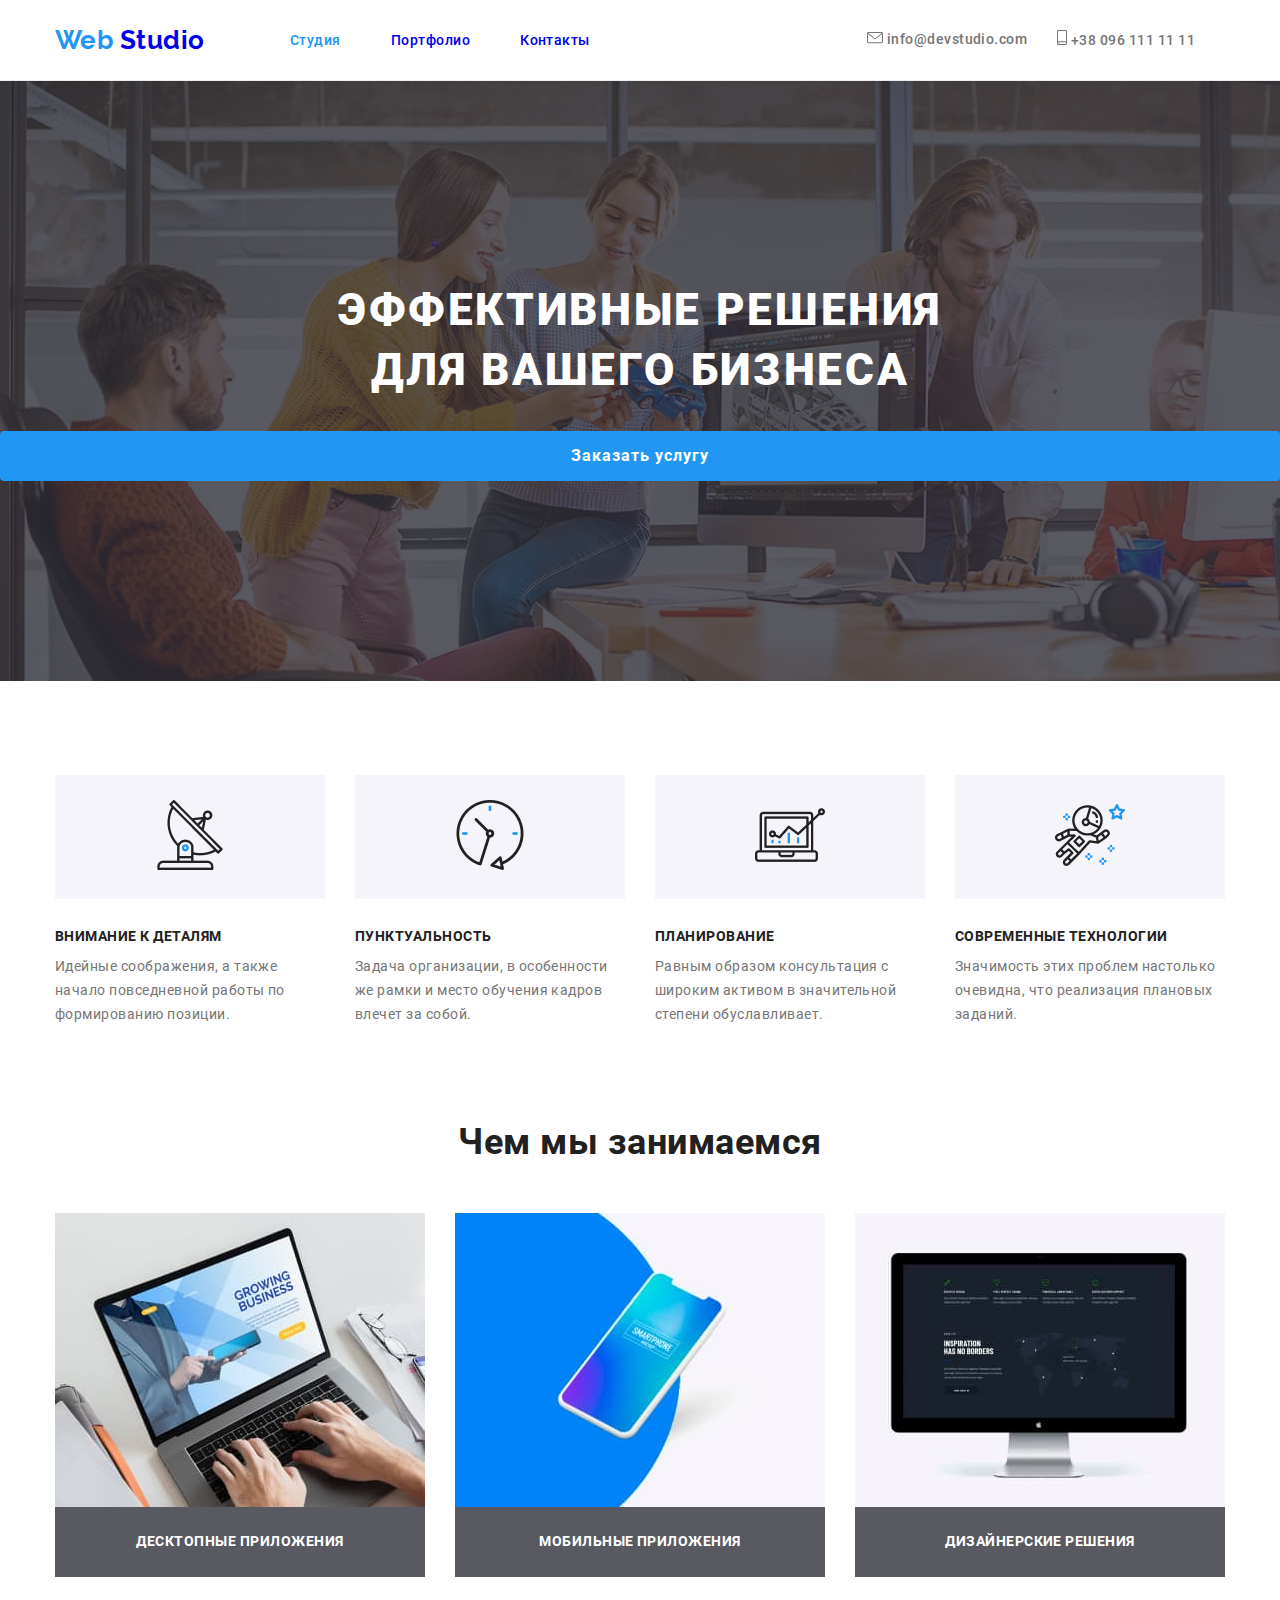
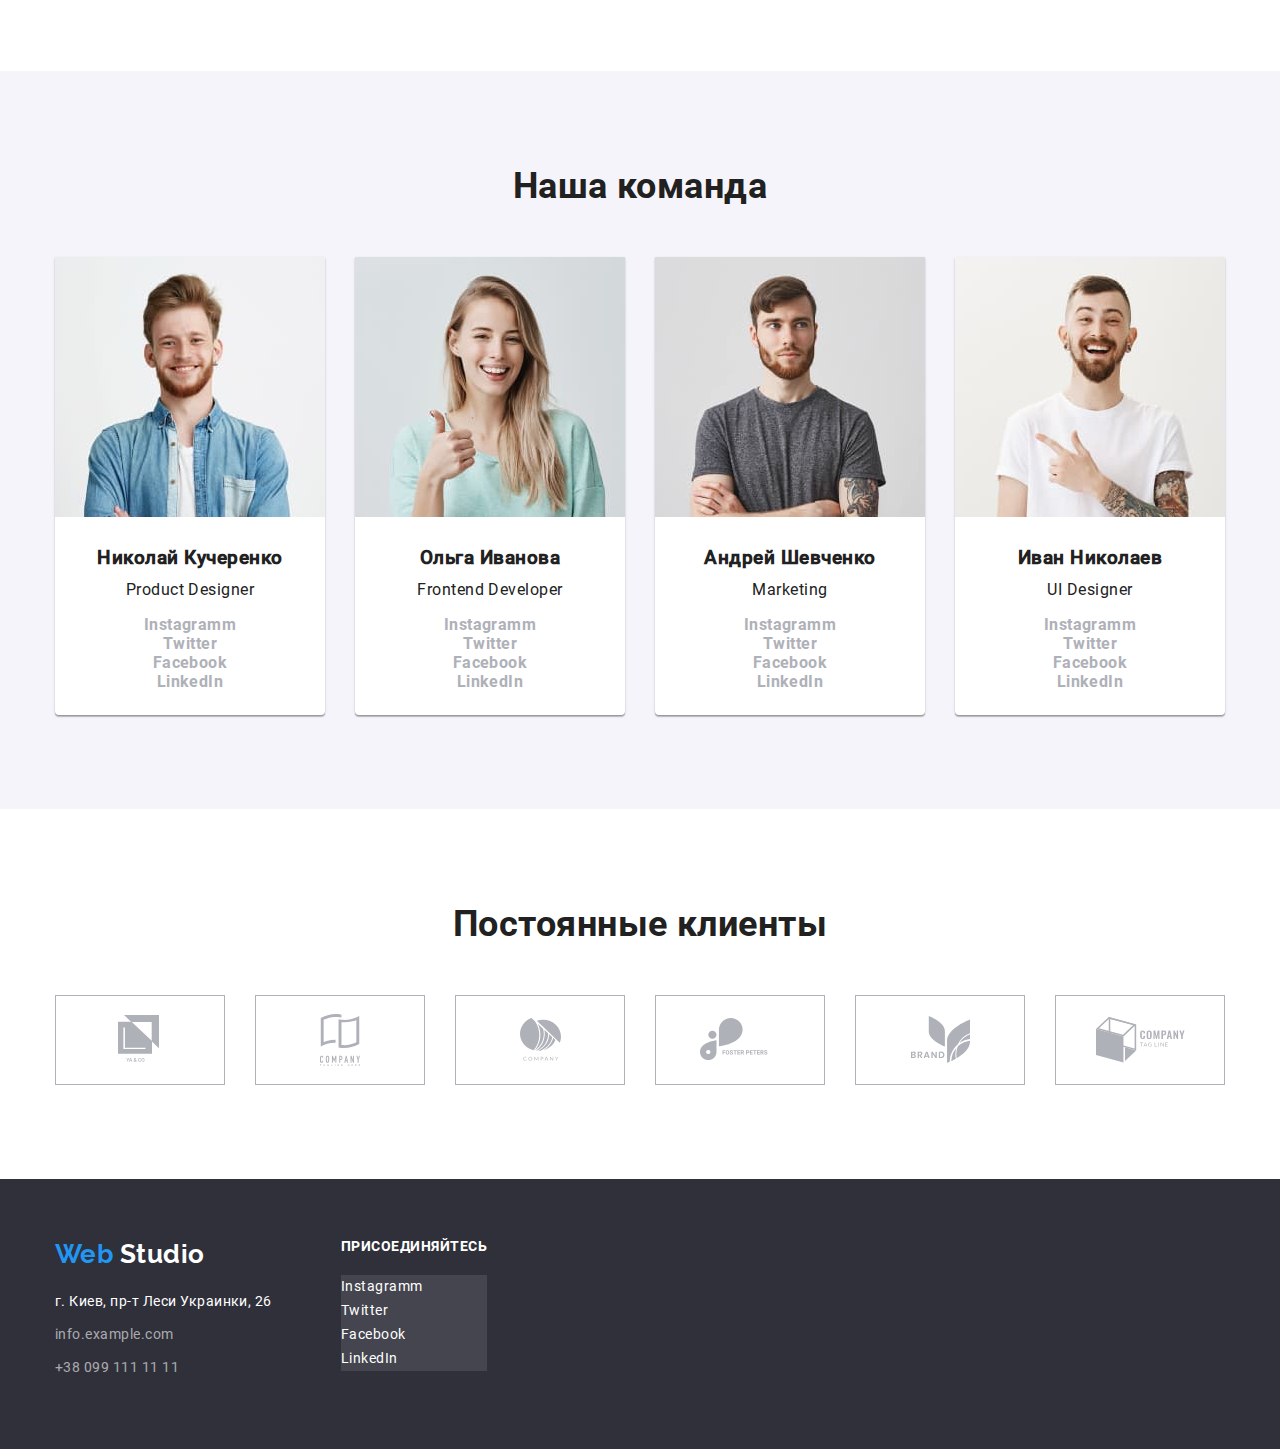
==== index.html @ 238a1ce3 "Добавляет предидущую домашку и сжимает картинки" ====
<!DOCTYPE html>
<html lang="en">
<head>
    <meta charset="UTF-8">
    <meta name="viewport" content="width=device-width, initial-scale=1.0">
    <title>Web Studio</title>

    <link rel="stylesheet" href="./css/normaliza.css">
    <link rel="stylesheet" href="./css/style.css">
</head>
<body>
    <!--Top Menu-->
    <header class="header">           

        <div class="nav container">
                <a class="logo" href="./index.html">
                    <span class="logo--accent">Web</span> Studio
                </a>             
            
            <nav>
                <ul class="nav__list list">
                    <li class="nav__list-item">
                        <a class="link nav__link nav__link--active" href="./index.html">Студия</a>
                    </li>
                    <li class="nav__list-item">
                        <a class="link nav__link" href="./portfolio.html">Портфолио</a>
                    </li>
                    <li class="nav__list-item">
                        <a class="link nav__link" href="#contacts">Контакты</a>
                    </li>
                </ul>
            </nav>
            
            <ul class="nav__contacts list">
                <li class="nav__contacts-item"> 
                    
                    <a class="link nav__contacts-link" href="mailto:info@devstudio.com">
                        <img src="./images/icons/envelope.svg" alt="envelope">
                        info@devstudio.com
                    </a> 
                </li>
                <li class="nav__contacts-item">
                    
                    <a class="link nav__contacts-link" href="tel:+380961111111">
                        <img src="./images/icons/smartphone.svg" alt="smartphone">
                        +38 096 111 11 11
                    </a>
                </li>
            </ul>                
        </div>
        
    </header>        
    <!--Header end-->             
      
    <main>
        <!--Hero section -->
        <section class="hero">
            <div class="hero__image-overlay"></div>            
            <h1 class="hero__title">
                Эффективные решения <br>
                для вашего бизнеса
            </h1>
        
            <button type="button" class="btn main-btn hero__button">
                Заказать услугу
            </button>    
        </section>
      
        <!--Features Section-->
        <section class="features section--padding">
            <div class="container">
                <h2 class="features__title title--hidden">Особенности</h2> <!--скрыть-->
                
                <ul class="features__list list">

                    <!--Features item 1-->
                    <li class="features__list-item">
                        <div class="features__item-image">
                            <img src="images/features/feature1.png" alt="antenna">
                        </div>
                        <div class="features__item-description">
                            <h3 class="item-title features__item-title">
                                Внимание к деталям
                            </h3>
                            <p class="features__item-text">
                                Идейные соображения, а также начало повседневной 
                                работы по формированию позиции.
                            </p>
                        </div>
                    </li>

                    <!--Features item 2-->
                    <li class="features__list-item">
                        <div class="features__item-image">
                            <img src="images/features/feature2.png" alt="clock">
                        </div>
                        <div class="features__item-description">
                            <h3 class="item-title features__item-title">
                                Пунктуальность
                            </h3>
                            <p class="features__item-text">
                                Задача организации, в особенности же рамки и место 
                                обучения кадров влечет за собой.
                            </p>
                        </div>
                    </li>

                        <!--Features item 3-->
                    <li class="features__list-item">
                        <div class="features__item-image">
                            <img src="images/features/feature3.png" alt="diagramm">
                        </div>
                        <div class="features__item-description">
                            <h3 class="item-title features__item-title">
                                Планирование
                            </h3>
                            <p class="features__item-text">
                                Равным образом консультация с широким активом в значительной 
                                степени обуславливает.
                            </p>
                        </div>
                    </li>


                <!--Features item 4-->
                    <li class="features__list-item">
                        <div class="features__item-image">
                            <img src="images/features/feature4.png" alt="astronaut">
                        </div>
                        <div class="features__item-description">
                            <h3 class="item-title features__item-title">
                                Современные технологии
                            </h3>
                            <p class="features__item-text">
                                Значимость этих проблем настолько очевидна, что реализация 
                                плановых заданий.
                            </p>
                        </div>
                    </li>
                </ul>
            </div>

        </section>
        <!--Features end-->

        <!--Activities Section-->
        <section class="activities">
            <div class="container activities__container">				
                <h2 class="section-title activities__title">
                    Чем мы занимаемся
                </h2>
                <ul class="activities__list list">
                    <li class="activities__list-item">
                        <img class="activities__item-img" src="./images/activities/activity1.jpg" alt="Десктопные приложения">
                        <h3 class="item-title activities__item-title">
                            Десктопные приложения
                        </h3>
                    </li>
                    <li class=" activities__list-item">
                        <img class="activities__item-img" src="./images/activities/activity2.jpg" alt="Мобильные приложения">
                        <h3 class="item-title activities__item-title">
                            Мобильные приложения
                        </h3>
                    </li>
                    <li class="activities__list-item">
                        <img class="activities__item-img" src="./images/activities/activity3.jpg" alt="Дизайнерские решения">
                        <h3 class="item-title activities__item-title">
                            Дизайнерские решения
                        </h3>              
                    </li>
                </ul>
            </div>
        </section>

        <!--Team Section-->
        <section class="team section--padding">
            <div class="container">
                
                <h2 class="section-title team__title">
                    Наша команда
                </h2>
    
                <ul class="team__list list">
                
                    <!--Team-card 1-->
                    <li class="team__card">
                        <img class="team__card-img" src="images/team/desktop/card1.jpg" alt="Николай Кучеренко" width="270">
                                           
                        <h3 class="team__card-name">
                            Николай Кучеренко
                        </h3>                    
                        <p class="team__card-position">
                            Product Designer
                        </p>
                        <ul class="team__social-links list">
                            <li class="team__social-links-item">
                                <a class="social-link" href="#" aria-label="Instagramm">
                                    Instagramm
                                </a>
                            </li>
                            <li class="team__social-links-item">
                                <a class="social-link" href="#" aria-label="Twitter">
                                    Twitter
                                </a>
                            </li>
                            <li class="team__social-links-item">
                                <a class="social-link" href="#" aria-label="Facebook">
                                    Facebook
                                </a>
                            </li>
                            <li class="team__social-links-item">
                                <a class="social-link" href="#" aria-label="LinkedIn">
                                    LinkedIn
                                </a>
                            </li>
                        </ul>
                    </li>
    
                    <!--Team-card 2-->
                    <li class="team__card">
                        <img class="team__card-img" src="images/team/desktop/card2.jpg" alt="Ольга Иванова" width="270">
                                           
                        <h3 class="team__card-name">
                            Ольга Иванова
                        </h3>                    
                        <p class="team__card-position">
                            Frontend Developer
                        </p>
                        <ul class="team__social-links list">
                            <li class="team__social-links-item">
                                <a class="social-link" href="#" aria-label="Instagramm">
                                    Instagramm
                                </a>
                            </li>
                            <li class="team__social-links-item">
                                <a class="social-link" href="#" aria-label="Twitter">
                                    Twitter
                                </a>
                            </li>
                            <li class="team__social-links-item">
                                <a class="social-link" href="#" aria-label="Facebook">
                                    Facebook
                                </a>
                            </li>
                            <li class="team__social-links-item">
                                <a class="social-link" href="#" aria-label="LinkedIn">
                                    LinkedIn
                                </a>
                            </li>
                        </ul>
                    </li>
    
                    <!--Team-card 3-->
                    <li class="team__card">
                        <img class="team__card-img" src="images/team/desktop/card3.jpg" alt="Андрей Шевченко" width="270">
                                           
                        <h3 class="team__card-name">
                            Андрей Шевченко
                        </h3>                    
                        <p class="team__card-position">
                            Marketing
                        </p>
                        <ul class="team__social-links list">
                            <li class="team__social-links-item">
                                <a class="social-link" href="#" aria-label="Instagramm">
                                    Instagramm
                                </a>
                            </li>
                            <li class="team__social-links-item">
                                <a class="social-link" href="#" aria-label="Twitter">
                                    Twitter
                                </a>
                            </li>
                            <li class="team__social-links-item">
                                <a class="social-link" href="#" aria-label="Facebook">
                                    Facebook
                                </a>
                            </li>
                            <li class="team__social-links-item">
                                <a class="social-link" href="#" aria-label="LinkedIn">
                                    LinkedIn
                                </a>
                            </li>
                        </ul>
                    </li>
    
                    <!--Team-card 4-->
                    <li class="team__card">
                        <img class="team__card-img" src="images/team/desktop/card4.jpg" alt="Иван Николаев" width="270">
                                           
                        <h3 class="team__card-name">
                            Иван Николаев
                        </h3>                    
                        <p class="team__card-position">
                            UI Designer
                        </p>
                        <ul class="team__social-links list">
                            <li class="team__social-links-item">
                                <a class="social-link" href="#" aria-label="Instagramm">
                                    Instagramm
                                </a>
                            </li>
                            <li class="team__social-links-item">
                                <a class="social-link" href="#" aria-label="Twitter">
                                    Twitter
                                </a>
                            </li>
                            <li class="team__social-links-item">
                                <a class="social-link" href="#" aria-label="Facebook">
                                    Facebook
                                </a>
                            </li>
                            <li class="team__social-links-item">
                                <a class="social-link" href="#" aria-label="LinkedIn">
                                    LinkedIn
                                </a>
                            </li>
                        </ul>
                    </li>
                </ul>
            </div>
        </section>
        <!--Team end-->

        <!--Clients Section-->
        <section class="clients section--padding">
            <div class="container">
                <h2 class="section-title clients__title">
                    Постоянные клиенты
                </h2>
                <ul class="clients__list list">
                    <li class="clients__item">
                        <a class="clients__link" href="">
                            <img class="clients__item-logo" src="images/clients/logo1.svg" alt="logo" class="clients__item-logo">
                        </a>
                    </li>
                    <li class="clients__item">
                        <a class="clients__link" href="">
                            <img class="clients__item-logo" src="images/clients/logo2.svg" alt="logo" class="clients__item-logo">
                        </a>
                    </li>
                    <li class="clients__item">
                        <a class="clients__link" href="">
                            <img class="clients__item-logo" src="images/clients/logo3.svg" alt="logo" class="clients__item-logo">
                        </a>
                    </li>
                    <li class="clients__item">
                        <a class="clients__link" href="">
                            <img class="clients__item-logo" src="images/clients/logo4.svg" alt="logo" class="clients__item-logo">
                        </a>
                    </li>
                    <li class="clients__item">
                        <a class="clients__link" href="">
                            <img class="clients__item-logo" src="images/clients/logo5.svg" alt="logo" class="clients__item-logo">
                        </a>
                    </li>
                    <li class="clients__item">
                        <a class="clients__link" href="">
                            <img class="clients__item-logo" src="images/clients/logo6.svg" alt="logo" class="clients__item-logo">
                        </a>
                    </li>
                </ul></div>
        </section>
        <!--Clients end-->
    </main>
    <!--Main end-->

    <!--Footer-->
    <footer class="footer" id="contacts">
        <div class="container footer__container">
            <div class="footer__contacts-container">				
                <a class="logo logo--inverse footer__logo" href="./index.html">
                    <span class="logo--accent">Web</span> Studio
                </a>
                <address class="footer__address footer__contacts-item">
                    г. Киев, пр-т Леси Украинки, 26
                </address>
                <p class="footer__contacts-item">
                    <a class="footer__contacts-link" href="mailto:info.example.com">info.example.com</a>
                </p>
                <p class="footer__contacts-item">
                    <a class="footer__contacts-link" href="tel:+380991111111" class="footer__contacts-link" > +38 099 111 11 11</a>
                </p>
            </div>
            <div class="footer__social-links">
                <b class="footer__action-text">
                    Присоединяйтесь
                </b>
                <ul class="footer__social-links-list list">
                    <li class="footer__social-links-list-item">
                        <a class="social-link footer__social-link" href="#" aria-label="Instagramm">
                            Instagramm
                        </a>
                    </li>
                    <li class="footer__social-links-list-item">
                        <a class="social-link footer__social-link" href="#" aria-label="Twitter">
                            Twitter
                        </a>
                    </li>
                    <li class="footer__social-links-list-item">
                        <a class="social-link footer__social-link" href="#" aria-label="Facebook">
                            Facebook
                        </a>
                    </li>
                    <li class="footer__social-links-list-item">
                        <a class="social-link footer__social-link" href="#" aria-label="LinkedIn">
                            LinkedIn
                        </a>
                    </li>
                </ul>  
            </div>
        </div>
        
    </footer>

</body>
</html>
---- css/normaliza.css ----
/*! normalize.css v8.0.1 | MIT License | github.com/necolas/normalize.css */

/* Document
   ========================================================================== */

/**
 * 1. Correct the line height in all browsers.
 * 2. Prevent adjustments of font size after orientation changes in iOS.
 */

 html {
    line-height: 1.15; /* 1 */
    -webkit-text-size-adjust: 100%; /* 2 */
  }
  
  /* Sections
     ========================================================================== */
  
  /**
   * Remove the margin in all browsers.
   */
  
  body {
    margin: 0;
  }
  
  /**
   * Render the `main` element consistently in IE.
   */
  
  main {
    display: block;
  }
  
  /**
   * Correct the font size and margin on `h1` elements within `section` and
   * `article` contexts in Chrome, Firefox, and Safari.
   */
  
  h1 {
    font-size: 2em;
    margin: 0.67em 0;
  }
  
  /* Grouping content
     ========================================================================== */
  
  /**
   * 1. Add the correct box sizing in Firefox.
   * 2. Show the overflow in Edge and IE.
   */
  
  hr {
    box-sizing: content-box; /* 1 */
    height: 0; /* 1 */
    overflow: visible; /* 2 */
  }
  
  /**
   * 1. Correct the inheritance and scaling of font size in all browsers.
   * 2. Correct the odd `em` font sizing in all browsers.
   */
  
  pre {
    font-family: monospace, monospace; /* 1 */
    font-size: 1em; /* 2 */
  }
  
  /* Text-level semantics
     ========================================================================== */
  
  /**
   * Remove the gray background on active links in IE 10.
   */
  
  a {
    background-color: transparent;
  }
  
  /**
   * 1. Remove the bottom border in Chrome 57-
   * 2. Add the correct text decoration in Chrome, Edge, IE, Opera, and Safari.
   */
  
  abbr[title] {
    border-bottom: none; /* 1 */
    text-decoration: underline; /* 2 */
    text-decoration: underline dotted; /* 2 */
  }
  
  /**
   * Add the correct font weight in Chrome, Edge, and Safari.
   */
  
  b,
  strong {
    font-weight: bolder;
  }
  
  /**
   * 1. Correct the inheritance and scaling of font size in all browsers.
   * 2. Correct the odd `em` font sizing in all browsers.
   */
  
  code,
  kbd,
  samp {
    font-family: monospace, monospace; /* 1 */
    font-size: 1em; /* 2 */
  }
  
  /**
   * Add the correct font size in all browsers.
   */
  
  small {
    font-size: 80%;
  }
  
  /**
   * Prevent `sub` and `sup` elements from affecting the line height in
   * all browsers.
   */
  
  sub,
  sup {
    font-size: 75%;
    line-height: 0;
    position: relative;
    vertical-align: baseline;
  }
  
  sub {
    bottom: -0.25em;
  }
  
  sup {
    top: -0.5em;
  }
  
  /* Embedded content
     ========================================================================== */
  
  /**
   * Remove the border on images inside links in IE 10.
   */
  
  img {
    border-style: none;
  }
  
  /* Forms
     ========================================================================== */
  
  /**
   * 1. Change the font styles in all browsers.
   * 2. Remove the margin in Firefox and Safari.
   */
  
  button,
  input,
  optgroup,
  select,
  textarea {
    font-family: inherit; /* 1 */
    font-size: 100%; /* 1 */
    line-height: 1.15; /* 1 */
    margin: 0; /* 2 */
  }
  
  /**
   * Show the overflow in IE.
   * 1. Show the overflow in Edge.
   */
  
  button,
  input { /* 1 */
    overflow: visible;
  }
  
  /**
   * Remove the inheritance of text transform in Edge, Firefox, and IE.
   * 1. Remove the inheritance of text transform in Firefox.
   */
  
  button,
  select { /* 1 */
    text-transform: none;
  }
  
  /**
   * Correct the inability to style clickable types in iOS and Safari.
   */
  
  button,
  [type="button"],
  [type="reset"],
  [type="submit"] {
    -webkit-appearance: button;
  }
  
  /**
   * Remove the inner border and padding in Firefox.
   */
  
  button::-moz-focus-inner,
  [type="button"]::-moz-focus-inner,
  [type="reset"]::-moz-focus-inner,
  [type="submit"]::-moz-focus-inner {
    border-style: none;
    padding: 0;
  }
  
  /**
   * Restore the focus styles unset by the previous rule.
   */
  
  button:-moz-focusring,
  [type="button"]:-moz-focusring,
  [type="reset"]:-moz-focusring,
  [type="submit"]:-moz-focusring {
    outline: 1px dotted ButtonText;
  }
  
  /**
   * Correct the padding in Firefox.
   */
  
  fieldset {
    padding: 0.35em 0.75em 0.625em;
  }
  
  /**
   * 1. Correct the text wrapping in Edge and IE.
   * 2. Correct the color inheritance from `fieldset` elements in IE.
   * 3. Remove the padding so developers are not caught out when they zero out
   *    `fieldset` elements in all browsers.
   */
  
  legend {
    box-sizing: border-box; /* 1 */
    color: inherit; /* 2 */
    display: table; /* 1 */
    max-width: 100%; /* 1 */
    padding: 0; /* 3 */
    white-space: normal; /* 1 */
  }
  
  /**
   * Add the correct vertical alignment in Chrome, Firefox, and Opera.
   */
  
  progress {
    vertical-align: baseline;
  }
  
  /**
   * Remove the default vertical scrollbar in IE 10+.
   */
  
  textarea {
    overflow: auto;
  }
  
  /**
   * 1. Add the correct box sizing in IE 10.
   * 2. Remove the padding in IE 10.
   */
  
  [type="checkbox"],
  [type="radio"] {
    box-sizing: border-box; /* 1 */
    padding: 0; /* 2 */
  }
  
  /**
   * Correct the cursor style of increment and decrement buttons in Chrome.
   */
  
  [type="number"]::-webkit-inner-spin-button,
  [type="number"]::-webkit-outer-spin-button {
    height: auto;
  }
  
  /**
   * 1. Correct the odd appearance in Chrome and Safari.
   * 2. Correct the outline style in Safari.
   */
  
  [type="search"] {
    -webkit-appearance: textfield; /* 1 */
    outline-offset: -2px; /* 2 */
  }
  
  /**
   * Remove the inner padding in Chrome and Safari on macOS.
   */
  
  [type="search"]::-webkit-search-decoration {
    -webkit-appearance: none;
  }
  
  /**
   * 1. Correct the inability to style clickable types in iOS and Safari.
   * 2. Change font properties to `inherit` in Safari.
   */
  
  ::-webkit-file-upload-button {
    -webkit-appearance: button; /* 1 */
    font: inherit; /* 2 */
  }
  
  /* Interactive
     ========================================================================== */
  
  /*
   * Add the correct display in Edge, IE 10+, and Firefox.
   */
  
  details {
    display: block;
  }
  
  /*
   * Add the correct display in all browsers.
   */
  
  summary {
    display: list-item;
  }
  
  /* Misc
     ========================================================================== */
  
  /**
   * Add the correct display in IE 10+.
   */
  
  template {
    display: none;
  }
  
  /**
   * Add the correct display in IE 10.
   */
  
  [hidden] {
    display: none;
  }
---- css/style.css ----
/*Roboto regular, bold, medium, black
Raleway bold*/
/*Logo*/
@font-face {
  font-family: "Raleway-Bold";
  src: url(/css/fonts/Raleway-Bold.ttf);
  font-style: normal;
  font-weight: 700;
}

/*headers*/
@font-face {
  font-family: "Roboto-Bold";
  src: url(/css/fonts/Roboto-Bold.ttf);
  font-style: normal;
  font-weight: 700;
}

/*hero header*/
@font-face {
  font-family: "Roboto-Black";
  src: url(/css/fonts/Roboto-Black.ttf);
  font-style: normal;
  font-weight: 900;
}

/*nav links*/
@font-face {
  font-family: "Roboto-Medium";
  src: url(/css/fonts/Roboto-Medium.ttf);
  font-style: normal;
  font-weight: 500;
}

/*paragraphs*/
@font-face {
  font-family: "Roboto-Regular";
  src: url(/css/fonts/Roboto-Regular.ttf);
  font-style: normal;
  font-weight: 400;
}

:root {
  --accent: #2196F3;
  --main-bg: #fff;
  --secondary-bg: #F5F4FA;
  --activity-title-bg: rgba(47, 48, 58, 0.8);
  --main-text: #212121;
  --secondary-text: #757575;
  --light-text: #ffffff;
  --social-links: #AFB1B8;
  --footer-contacts: rgba(255, 255, 255, 0.6);
  --footer-bg: #2F303A;
  --footer-social-bg: rgba(255, 255, 255, 0.1);
  --nav-underline: #ECECEC;
  --item-border: #EEEEEE;
}

/*common*/
html {
  -webkit-box-sizing: border-box;
          box-sizing: border-box;
}

*, *::before, *::after {
  -webkit-box-sizing: inherit;
          box-sizing: inherit;
}

body {
  color: var(--main-text);
  background-color: var(--main-bg);
  font-family: "Roboto-Bold", sans-serif;
  letter-spacing: 0.03em;
}

h1, h2, h3, p {
  margin: 0;
}

a {
  text-decoration: none;
}

a:hover {
  cursor: pointer;
}

.container {
  width: 1200px;
  padding-left: 15px;
  padding-right: 15px;
  margin: auto;
}

.link {
  font-family: "Roboto-Medium", sans-serif;
}

.link:hover, .link:focus {
  color: var(--accent);
}

.list {
  margin: 0;
  padding: 0;
  list-style: none;
  color: var(--main-text);
}

.social-link {
  color: var(--social-links);
}

.social-link:hover, .social-link:focus {
  color: var(--light-text);
  background-color: var(--accent);
}

.logo {
  display: block;
  font-size: 26px;
  line-height: 1.19;
  font-family: "Raleway-Bold", sans-serif;
}

.logo--accent {
  color: var(--accent);
}

.logo--inverse {
  color: var(--light-text);
}

.btn {
  font-size: 16px;
}

.btn:hover, .btn:focus {
  cursor: pointer;
}

.main-btn {
  color: var(--light-text);
  background-color: var(--accent);
  line-height: 1.875;
  letter-spacing: 0.06em;
}

.section--padding {
  padding: 94px 0;
}

.section-title {
  font-size: 36px;
  line-height: 1.17;
  text-align: center;
}

.title--hidden {
  height: 0;
  width: 0;
  margin: 0;
  overflow: hidden;
}

.item-title {
  font-size: 14px;
  line-height: 1.14;
}

/*HEADER*/
.header {
  border-bottom: 1px solid var(--nav-underline);
}

/*******Nav******/
.nav {
  display: -webkit-box;
  display: -ms-flexbox;
  display: flex;
  -webkit-box-align: center;
      -ms-flex-align: center;
          align-items: center;
}

.nav__list {
  display: -webkit-box;
  display: -ms-flexbox;
  display: flex;
  margin-left: 85px;
}

.nav__list-item:not(:last-child) {
  margin-right: 50px;
}

.nav__link {
  display: block;
  padding-top: 32px;
  padding-bottom: 32px;
  font-size: 14px;
}

.nav__link--active {
  color: var(--accent);
}

.nav__contacts {
  display: -webkit-box;
  display: -ms-flexbox;
  display: flex;
  margin-left: auto;
}

.nav__contacts-item {
  margin-right: 30px;
}

.nav__contacts-link {
  font-size: 14px;
  color: var(--secondary-text);
}

/*HEADER END*/
/*MAIN*/
/*Hero section*/
.hero {
  width: auto;
  height: 600px;
  background-image: url(../images/hero/header-desktop-img.jpg);
  background-repeat: no-repeat;
  background-size: cover;
  position: relative;
  color: var(--light-text);
}

.hero__image-overlay {
  content: "";
  position: absolute;
  width: 100%;
  height: 600px;
  background-color: rgba(47, 48, 58, 0.8);
  z-index: 1;
}

.hero__title {
  margin: auto;
  position: absolute;
  top: 200px;
  left: 0;
  right: 0;
  font-family: "Roboto-Black", sans-serif;
  font-size: 44px;
  line-height: 1.36;
  letter-spacing: 0.06em;
  text-transform: uppercase;
  text-align: center;
  z-index: 100;
}

.hero__button {
  margin: auto;
  padding: 10px 32px;
  position: absolute;
  border: none;
  border-radius: 4px;
  top: 350px;
  left: 0;
  right: 0;
  z-index: 100;
}

/*Features section*/
.features__list {
  display: -webkit-box;
  display: -ms-flexbox;
  display: flex;
}

.features__list-item:not(:last-child) {
  margin-right: 30px;
}

.features__item-image {
  padding: 25px 100px;
  margin-bottom: 30px;
  text-align: center;
  background-color: var(--secondary-bg);
}

.features__item-title {
  margin-bottom: 10px;
  text-transform: uppercase;
}

.features__item-text {
  font-family: "Roboto-Regular", sans-serif;
  font-size: 14px;
  line-height: 1.71;
  color: var(--secondary-text);
}

/*Activities secton*/
.activities__container {
  padding-bottom: 94px;
}

.activities__title {
  margin-bottom: 50px;
}

.activities__list {
  display: -webkit-box;
  display: -ms-flexbox;
  display: flex;
}

.activities__list-item {
  width: calc((100%-2*30px)/3);
}

.activities__list-item:not(:last-child) {
  margin-right: 30px;
}

.activities__item-img {
  display: block;
}

.activities__item-title {
  background-color: var(--activity-title-bg);
  padding-top: 27px;
  padding-bottom: 27px;
  text-align: center;
  text-transform: uppercase;
  color: var(--light-text);
}

/*Team section*/
.team {
  background-color: var(--secondary-bg);
}

.team__title {
  margin-bottom: 50px;
}

.team__list {
  display: -webkit-box;
  display: -ms-flexbox;
  display: flex;
}

.team__card {
  width: calc((100%-3*30px)/4);
  padding-bottom: 24px;
  font-size: 16px;
  line-height: 1.19;
  background-color: var(--main-bg);
  text-align: center;
  -webkit-box-shadow: 0px 2px 1px rgba(0, 0, 0, 0.2), 0px 1px 1px rgba(0, 0, 0, 0.14), 0px 1px 3px rgba(0, 0, 0, 0.12);
          box-shadow: 0px 2px 1px rgba(0, 0, 0, 0.2), 0px 1px 1px rgba(0, 0, 0, 0.14), 0px 1px 3px rgba(0, 0, 0, 0.12);
  border-radius: 0px 0px 4px 4px;
}

.team__card:not(:last-child) {
  margin-right: 30px;
}

.team__card-img {
  display: block;
  margin-bottom: 30px;
}

.team__card-name {
  margin-bottom: 10px;
  font-family: "Roboto-Medium", sans-serif;
}

.team__card-position {
  margin-bottom: 16px;
  font-family: "Roboto-Regular", sans-serif;
}

/*CLients section*/
.clients__title {
  margin-bottom: 50px;
}

.clients__list {
  display: -webkit-box;
  display: -ms-flexbox;
  display: flex;
  -ms-flex-wrap: wrap;
      flex-wrap: wrap;
}

.clients__item:not(:last-child) {
  margin-right: 30px;
}

.clients__link {
  display: -webkit-box;
  display: -ms-flexbox;
  display: flex;
  -webkit-box-align: center;
      -ms-flex-align: center;
          align-items: center;
  -webkit-box-pack: center;
      -ms-flex-pack: center;
          justify-content: center;
  width: 170px;
  height: 90px;
  border: 1px solid #AFB1B8;
}

.clients__link:hover {
  color: accent;
}

/*MAIN END*/
/*FOOTER*/
.footer {
  color: var(--light-text);
  font-family: "Roboto-Regular";
  font-size: 14px;
  line-height: 1.71;
  background-color: var(--footer-bg);
}

.footer__container {
  padding-top: 60px;
  padding-bottom: 60px;
  display: -webkit-box;
  display: -ms-flexbox;
  display: flex;
}

.footer__contacts-container {
  margin-right: 69px;
}

.footer__logo {
  margin-bottom: 20px;
}

.footer__contacts-item {
  margin-bottom: 9px;
}

.footer__address {
  font-style: normal;
}

.footer__contacts-link {
  color: var(--footer-contacts);
}

.footer__action-text {
  display: block;
  margin-bottom: 20px;
  font-family: "Roboto-Bold";
  font-style: normal;
  text-transform: uppercase;
  line-height: 1.14;
}

.footer__social-links-list-item {
  background-color: var(--footer-social-bg);
}

.footer__social-link {
  color: var(--light-text);
}

/*PORTFOLIO*/
.filters {
  margin-bottom: 50px;
  text-align: center;
}

.filters__radio-btn {
  display: none;
}

.filters__btn {
  padding: 6px 22px;
  font-family: "Roboto-Medium", sans-serif;
  line-height: 1.625;
  background-color: var(--secondary-bg);
  border: none;
  border-radius: 4px;
}

.filters__radio-btn:checked + .filters__btn, .filters__btn:hover, .filters__btn:focus {
  cursor: pointer;
  outline: none;
  background-color: var(--accent);
  color: var(--light-text);
  -webkit-box-shadow: 0px 2px 2px rgba(0, 0, 0, 0.12), 0px 1px 2px rgba(0, 0, 0, 0.08), 0px 3px 1px rgba(0, 0, 0, 0.1);
          box-shadow: 0px 2px 2px rgba(0, 0, 0, 0.12), 0px 1px 2px rgba(0, 0, 0, 0.08), 0px 3px 1px rgba(0, 0, 0, 0.1);
}

.filters__btn:not(:last-child) {
  margin-right: 8px;
}

.projects__list {
  display: -webkit-box;
  display: -ms-flexbox;
  display: flex;
  -ms-flex-wrap: wrap;
      flex-wrap: wrap;
}

.projects__item {
  width: 370px;
}

.projects__item:hover, .projects__item:focus {
  -webkit-box-sizing: border-box;
          box-sizing: border-box;
  -webkit-box-shadow: 1px 4px 6px rgba(0, 0, 0, 0.16), 0px 4px 4px rgba(0, 0, 0, 0.06), 0px 1px 1px rgba(0, 0, 0, 0.12);
          box-shadow: 1px 4px 6px rgba(0, 0, 0, 0.16), 0px 4px 4px rgba(0, 0, 0, 0.06), 0px 1px 1px rgba(0, 0, 0, 0.12);
}

.projects__item:not(:nth-child(3n)) {
  margin-right: 30px;
}

.projects__item:not(:nth-last-child(-n+3)) {
  margin-bottom: 30px;
}

.projects__item-img {
  display: block;
}

.projects__item-content {
  padding: 20px 24px;
  border-bottom: 1px solid var(--item-border);
  border-right: 1px solid var(--item-border);
  border-left: 1px solid var(--item-border);
}

.projects__item-title {
  font-size: 18px;
  line-height: 2;
  letter-spacing: 0.06em;
}

.projects__item-category {
  margin-top: 4px;
  font-family: "Roboto-Normal", sans-serif;
  color: var(--secondary-text);
  font-size: 16px;
  line-height: 1.875;
}

.projects__item-description {
  font-family: "Roboto-Normal", sans-serif;
  font-size: 16px;
  line-height: 1.56;
}
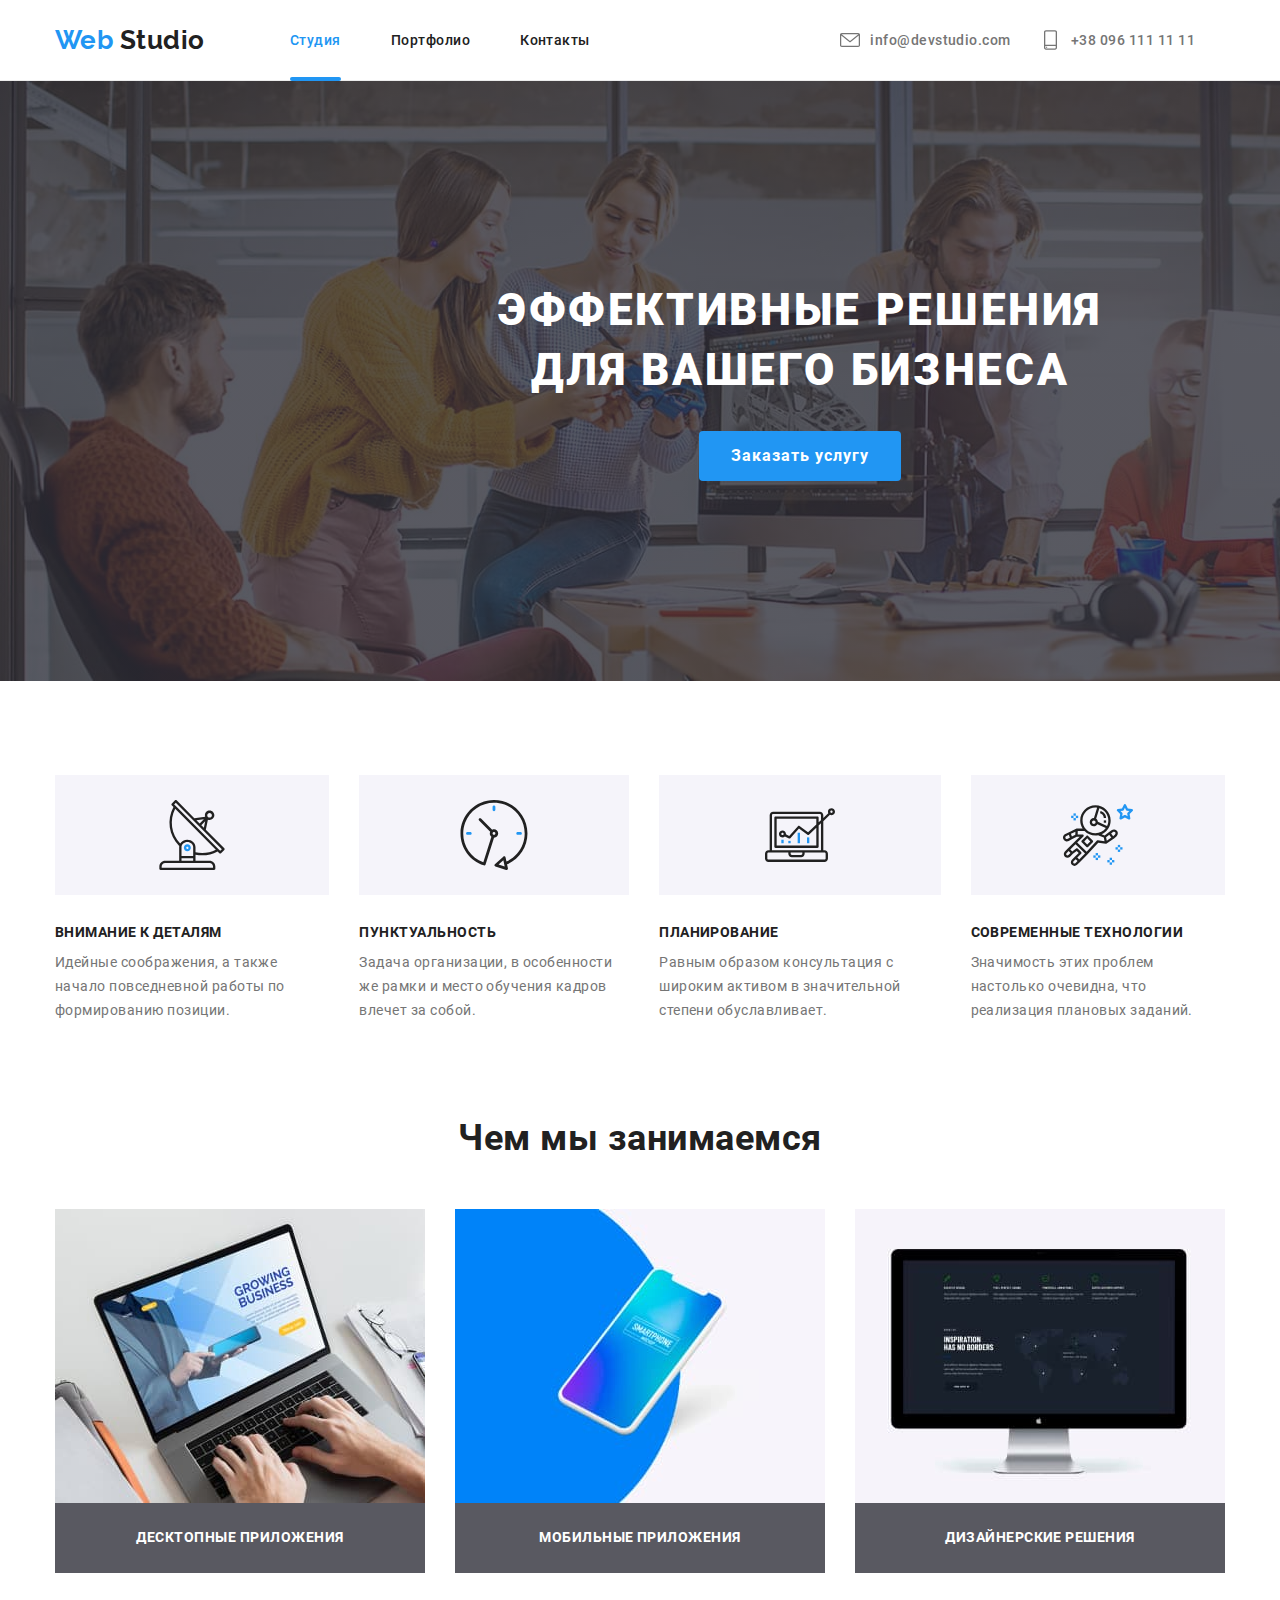
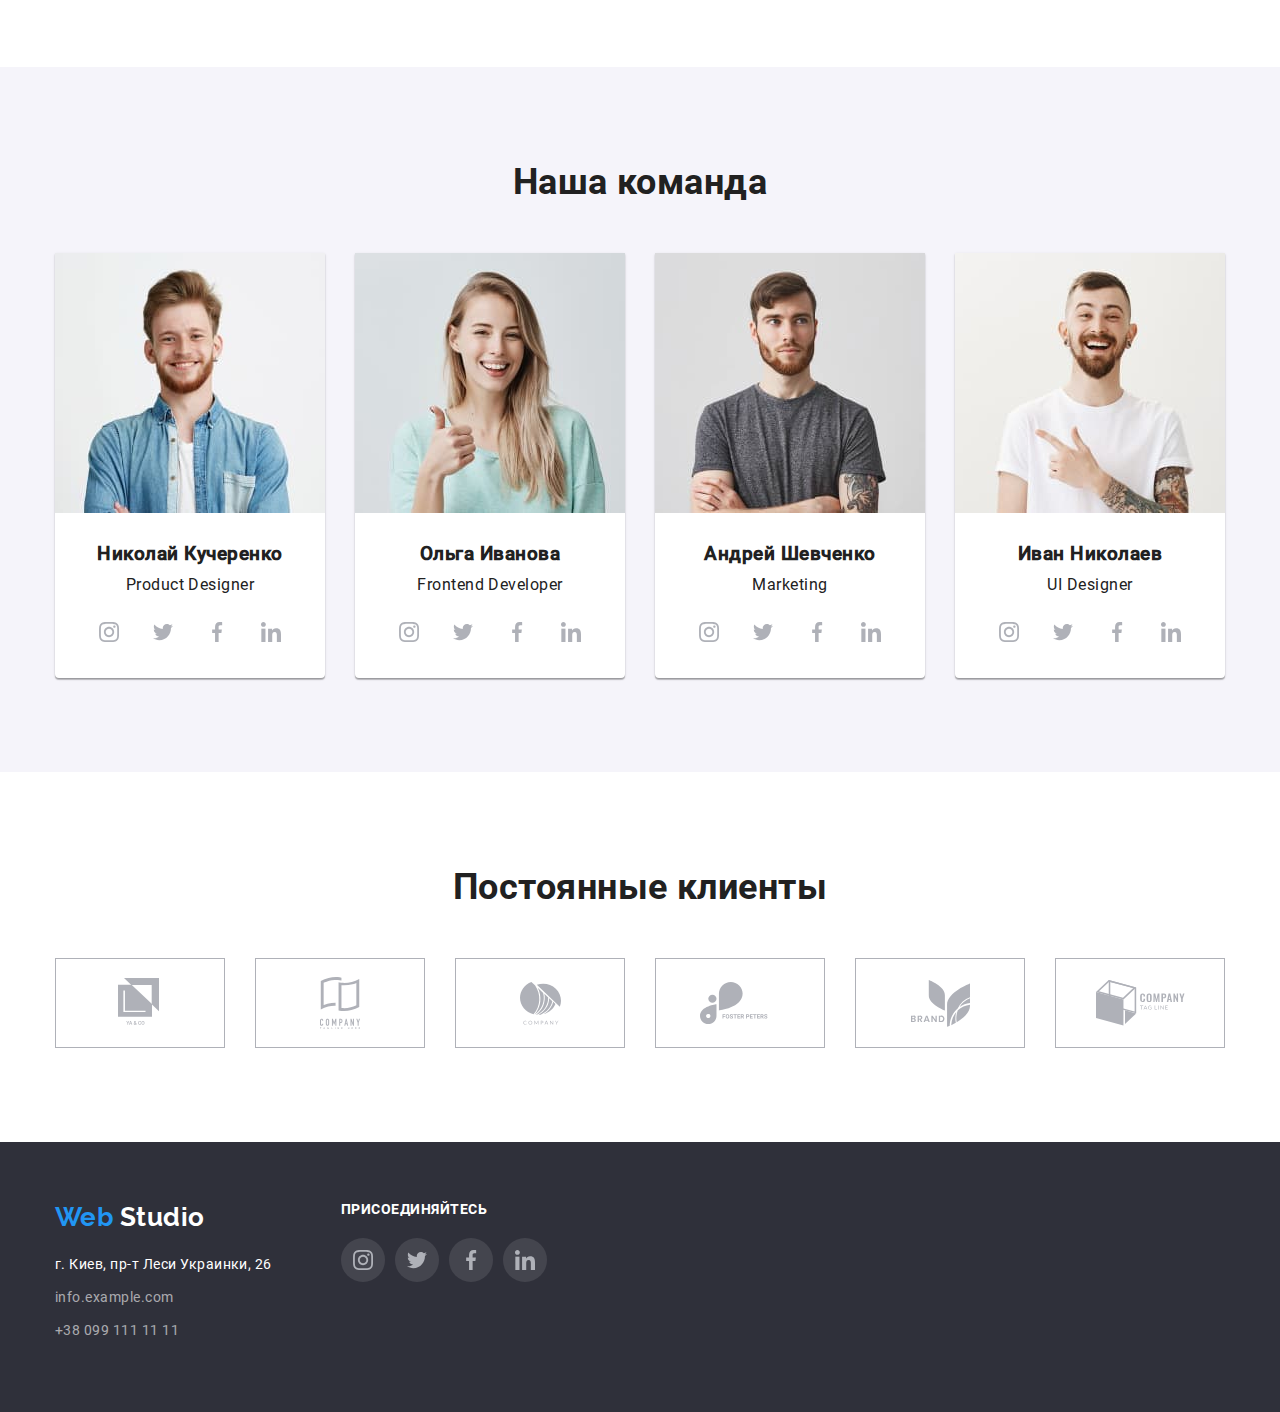
==== commit 5cb4faa4: "Добавляет иконки как background-image Добавляет декоративные ::before ::after" ====
--- a/index.html
+++ b/index.html
@@ -34,15 +34,13 @@
             <ul class="nav__contacts list">
                 <li class="nav__contacts-item"> 
                     
-                    <a class="link nav__contacts-link" href="mailto:info@devstudio.com">
-                        <img src="./images/icons/envelope.svg" alt="envelope">
+                    <a class="link nav__contacts-link nav__contacts-link--icon-envelope" href="mailto:info@devstudio.com">                        
                         info@devstudio.com
                     </a> 
                 </li>
                 <li class="nav__contacts-item">
                     
-                    <a class="link nav__contacts-link" href="tel:+380961111111">
-                        <img src="./images/icons/smartphone.svg" alt="smartphone">
+                    <a class="link nav__contacts-link nav__contacts-link--icon-tel" href="tel:+380961111111">
                         +38 096 111 11 11
                     </a>
                 </li>
@@ -54,8 +52,7 @@
       
     <main>
         <!--Hero section -->
-        <section class="hero">
-            <div class="hero__image-overlay"></div>            
+        <section class="hero">                        
             <h1 class="hero__title">
                 Эффективные решения <br>
                 для вашего бизнеса
@@ -74,68 +71,48 @@
                 <ul class="features__list list">
 
                     <!--Features item 1-->
-                    <li class="features__list-item">
-                        <div class="features__item-image">
-                            <img src="images/features/feature1.png" alt="antenna">
-                        </div>
-                        <div class="features__item-description">
-                            <h3 class="item-title features__item-title">
-                                Внимание к деталям
-                            </h3>
-                            <p class="features__item-text">
-                                Идейные соображения, а также начало повседневной 
-                                работы по формированию позиции.
-                            </p>
-                        </div>
+                    <li class="features__list-item features__list-item--icon-antenn">
+                        <h3 class="item-title features__item-title">
+                            Внимание к деталям
+                        </h3>
+                        <p class="features__item-text">
+                            Идейные соображения, а также начало повседневной 
+                            работы по формированию позиции.
+                        </p>                  
                     </li>
 
                     <!--Features item 2-->
-                    <li class="features__list-item">
-                        <div class="features__item-image">
-                            <img src="images/features/feature2.png" alt="clock">
-                        </div>
-                        <div class="features__item-description">
-                            <h3 class="item-title features__item-title">
-                                Пунктуальность
-                            </h3>
-                            <p class="features__item-text">
-                                Задача организации, в особенности же рамки и место 
-                                обучения кадров влечет за собой.
-                            </p>
-                        </div>
+                    <li class="features__list-item  features__list-item--icon-clock">
+                        <h3 class="item-title features__item-title">
+                            Пунктуальность
+                        </h3>
+                        <p class="features__item-text">
+                            Задача организации, в особенности же рамки и место 
+                            обучения кадров влечет за собой.
+                        </p>
                     </li>
 
                         <!--Features item 3-->
-                    <li class="features__list-item">
-                        <div class="features__item-image">
-                            <img src="images/features/feature3.png" alt="diagramm">
-                        </div>
-                        <div class="features__item-description">
-                            <h3 class="item-title features__item-title">
-                                Планирование
-                            </h3>
-                            <p class="features__item-text">
-                                Равным образом консультация с широким активом в значительной 
-                                степени обуславливает.
-                            </p>
-                        </div>
+                    <li class="features__list-item  features__list-item--icon-diagramm">
+                        <h3 class="item-title features__item-title">
+                            Планирование
+                        </h3>
+                        <p class="features__item-text">
+                            Равным образом консультация с широким активом в значительной 
+                            степени обуславливает.
+                        </p>
                     </li>
 
 
                 <!--Features item 4-->
-                    <li class="features__list-item">
-                        <div class="features__item-image">
-                            <img src="images/features/feature4.png" alt="astronaut">
-                        </div>
-                        <div class="features__item-description">
-                            <h3 class="item-title features__item-title">
-                                Современные технологии
-                            </h3>
-                            <p class="features__item-text">
-                                Значимость этих проблем настолько очевидна, что реализация 
-                                плановых заданий.
-                            </p>
-                        </div>
+                    <li class="features__list-item  features__list-item--icon-astronaut">
+                        <h3 class="item-title features__item-title">
+                            Современные технологии
+                        </h3>
+                        <p class="features__item-text">
+                            Значимость этих проблем настолько очевидна, что реализация 
+                            плановых заданий.
+                        </p>
                     </li>
                 </ul>
             </div>
@@ -156,7 +133,7 @@
                             Десктопные приложения
                         </h3>
                     </li>
-                    <li class=" activities__list-item">
+                    <li class="activities__list-item">
                         <img class="activities__item-img" src="./images/activities/activity2.jpg" alt="Мобильные приложения">
                         <h3 class="item-title activities__item-title">
                             Мобильные приложения
@@ -192,25 +169,21 @@
                         <p class="team__card-position">
                             Product Designer
                         </p>
-                        <ul class="team__social-links list">
-                            <li class="team__social-links-item">
-                                <a class="social-link" href="#" aria-label="Instagramm">
-                                    Instagramm
-                                </a>
-                            </li>
-                            <li class="team__social-links-item">
-                                <a class="social-link" href="#" aria-label="Twitter">
-                                    Twitter
-                                </a>
-                            </li>
-                            <li class="team__social-links-item">
-                                <a class="social-link" href="#" aria-label="Facebook">
-                                    Facebook
-                                </a>
-                            </li>
-                            <li class="team__social-links-item">
-                                <a class="social-link" href="#" aria-label="LinkedIn">
-                                    LinkedIn
+                        <ul class="list social-links">
+                            <li class="social-links__item">
+                                <a class="social-link social-link--instagramm" href="#" aria-label="Instagramm">
+                                </a>
+                            </li>
+                            <li class="social-links__item">
+                                <a class="social-link social-link--twitter" href="#" aria-label="Twitter">
+                                </a>
+                            </li>
+                            <li class="social-links__item">
+                                <a class="social-link social-link--facebook" href="#" aria-label="Facebook">
+                                </a>
+                            </li>
+                            <li class="social-links__item">
+                                <a class="social-link social-link--linkedin" href="#" aria-label="LinkedIn">
                                 </a>
                             </li>
                         </ul>
@@ -226,25 +199,21 @@
                         <p class="team__card-position">
                             Frontend Developer
                         </p>
-                        <ul class="team__social-links list">
-                            <li class="team__social-links-item">
-                                <a class="social-link" href="#" aria-label="Instagramm">
-                                    Instagramm
-                                </a>
-                            </li>
-                            <li class="team__social-links-item">
-                                <a class="social-link" href="#" aria-label="Twitter">
-                                    Twitter
-                                </a>
-                            </li>
-                            <li class="team__social-links-item">
-                                <a class="social-link" href="#" aria-label="Facebook">
-                                    Facebook
-                                </a>
-                            </li>
-                            <li class="team__social-links-item">
-                                <a class="social-link" href="#" aria-label="LinkedIn">
-                                    LinkedIn
+                        <ul class="list social-links">
+                            <li class="social-links__item">
+                                <a class="social-link social-link--instagramm" href="#" aria-label="Instagramm">
+                                </a>
+                            </li>
+                            <li class="social-links__item">
+                                <a class="social-link social-link--twitter" href="#" aria-label="Twitter">
+                                </a>
+                            </li>
+                            <li class="social-links__item">
+                                <a class="social-link social-link--facebook" href="#" aria-label="Facebook">
+                                </a>
+                            </li>
+                            <li class="social-links__item">
+                                <a class="social-link social-link--linkedin" href="#" aria-label="LinkedIn">
                                 </a>
                             </li>
                         </ul>
@@ -260,25 +229,21 @@
                         <p class="team__card-position">
                             Marketing
                         </p>
-                        <ul class="team__social-links list">
-                            <li class="team__social-links-item">
-                                <a class="social-link" href="#" aria-label="Instagramm">
-                                    Instagramm
-                                </a>
-                            </li>
-                            <li class="team__social-links-item">
-                                <a class="social-link" href="#" aria-label="Twitter">
-                                    Twitter
-                                </a>
-                            </li>
-                            <li class="team__social-links-item">
-                                <a class="social-link" href="#" aria-label="Facebook">
-                                    Facebook
-                                </a>
-                            </li>
-                            <li class="team__social-links-item">
-                                <a class="social-link" href="#" aria-label="LinkedIn">
-                                    LinkedIn
+                        <ul class="list social-links">
+                            <li class="social-links__item">
+                                <a class="social-link social-link--instagramm" href="#" aria-label="Instagramm">
+                                </a>
+                            </li>
+                            <li class="social-links__item">
+                                <a class="social-link social-link--twitter" href="#" aria-label="Twitter">
+                                </a>
+                            </li>
+                            <li class="social-links__item">
+                                <a class="social-link social-link--facebook" href="#" aria-label="Facebook">
+                                </a>
+                            </li>
+                            <li class="social-links__item">
+                                <a class="social-link social-link--linkedin" href="#" aria-label="LinkedIn">
                                 </a>
                             </li>
                         </ul>
@@ -294,25 +259,21 @@
                         <p class="team__card-position">
                             UI Designer
                         </p>
-                        <ul class="team__social-links list">
-                            <li class="team__social-links-item">
-                                <a class="social-link" href="#" aria-label="Instagramm">
-                                    Instagramm
-                                </a>
-                            </li>
-                            <li class="team__social-links-item">
-                                <a class="social-link" href="#" aria-label="Twitter">
-                                    Twitter
-                                </a>
-                            </li>
-                            <li class="team__social-links-item">
-                                <a class="social-link" href="#" aria-label="Facebook">
-                                    Facebook
-                                </a>
-                            </li>
-                            <li class="team__social-links-item">
-                                <a class="social-link" href="#" aria-label="LinkedIn">
-                                    LinkedIn
+                        <ul class="list social-links">
+                            <li class="social-links__item">
+                                <a class="social-link social-link--instagramm" href="#" aria-label="Instagramm">
+                                </a>
+                            </li>
+                            <li class="social-links__item">
+                                <a class="social-link social-link--twitter" href="#" aria-label="Twitter">
+                                </a>
+                            </li>
+                            <li class="social-links__item">
+                                <a class="social-link social-link--facebook" href="#" aria-label="Facebook">
+                                </a>
+                            </li>
+                            <li class="social-links__item">
+                                <a class="social-link social-link--linkedin" href="#" aria-label="LinkedIn">
                                 </a>
                             </li>
                         </ul>
@@ -386,25 +347,21 @@
                 <b class="footer__action-text">
                     Присоединяйтесь
                 </b>
-                <ul class="footer__social-links-list list">
-                    <li class="footer__social-links-list-item">
-                        <a class="social-link footer__social-link" href="#" aria-label="Instagramm">
-                            Instagramm
-                        </a>
-                    </li>
-                    <li class="footer__social-links-list-item">
-                        <a class="social-link footer__social-link" href="#" aria-label="Twitter">
-                            Twitter
-                        </a>
-                    </li>
-                    <li class="footer__social-links-list-item">
-                        <a class="social-link footer__social-link" href="#" aria-label="Facebook">
-                            Facebook
-                        </a>
-                    </li>
-                    <li class="footer__social-links-list-item">
-                        <a class="social-link footer__social-link" href="#" aria-label="LinkedIn">
-                            LinkedIn
+                <ul class="list social-links">
+                    <li class="social-links__item">
+                        <a class="social-link footer__social-link social-link--instagramm" href="#" aria-label="Instagramm">
+                        </a>
+                    </li>
+                    <li class="social-links__item">
+                        <a class="social-link footer__social-link social-link--twitter" href="#" aria-label="Twitter">
+                        </a>
+                    </li>
+                    <li class="social-links__item">
+                        <a class="social-link footer__social-link social-link--facebook" href="#" aria-label="Facebook">
+                        </a>
+                    </li>
+                    <li class="social-links__item">
+                        <a class="social-link footer__social-link social-link--linkedin" href="#" aria-label="LinkedIn">
                         </a>
                     </li>
                 </ul>  
--- a/css/style.css
+++ b/css/style.css
@@ -80,6 +80,7 @@
 
 a {
   text-decoration: none;
+  color: var(--main-text);
 }
 
 a:hover {
@@ -94,6 +95,9 @@
 }
 
 .link {
+  display: -webkit-box;
+  display: -ms-flexbox;
+  display: flex;
   font-family: "Roboto-Medium", sans-serif;
 }
 
@@ -106,15 +110,51 @@
   padding: 0;
   list-style: none;
   color: var(--main-text);
+  display: -webkit-box;
+  display: -ms-flexbox;
+  display: flex;
+}
+
+.social-links {
+  -webkit-box-pack: center;
+      -ms-flex-pack: center;
+          justify-content: center;
+}
+
+.social-links__item:not(:last-child) {
+  margin-right: 10px;
 }
 
 .social-link {
+  display: block;
+  width: 44px;
+  height: 44px;
+  border-radius: 50%;
+  background-color: var(--main-bg);
+  background-repeat: no-repeat;
+  background-position: center;
   color: var(--social-links);
 }
 
 .social-link:hover, .social-link:focus {
   color: var(--light-text);
   background-color: var(--accent);
+}
+
+.social-link--instagramm {
+  background-image: url("../images/icons/instagram.svg");
+}
+
+.social-link--twitter {
+  background-image: url("../images/icons/twitter.svg");
+}
+
+.social-link--facebook {
+  background-image: url("../images/icons/facebook.svg");
+}
+
+.social-link--linkedin {
+  background-image: url("../images/icons/linkedin.svg");
 }
 
 .logo {
@@ -133,7 +173,10 @@
 }
 
 .btn {
+  display: block;
   font-size: 16px;
+  border: none;
+  border-radius: 4px;
 }
 
 .btn:hover, .btn:focus {
@@ -200,12 +243,24 @@
   padding-top: 32px;
   padding-bottom: 32px;
   font-size: 14px;
+  position: relative;
 }
 
 .nav__link--active {
   color: var(--accent);
 }
 
+.nav__link--active::after {
+  content: '';
+  display: block;
+  width: 100%;
+  height: 4px;
+  border-radius: 2px;
+  background-color: var(--accent);
+  position: absolute;
+  top: 77px;
+}
+
 .nav__contacts {
   display: -webkit-box;
   display: -ms-flexbox;
@@ -218,57 +273,61 @@
 }
 
 .nav__contacts-link {
+  -webkit-box-align: center;
+      -ms-flex-align: center;
+          align-items: center;
   font-size: 14px;
   color: var(--secondary-text);
+}
+
+.nav__contacts-link::before {
+  content: '';
+  margin-right: 10px;
+  width: 20px;
+  height: 20px;
+  background-repeat: no-repeat;
+  background-size: contain;
+  background-position: center;
+}
+
+.nav__contacts-link--icon-envelope::before {
+  background-image: url(../images/icons/envelope.svg);
+}
+
+.nav__contacts-link--icon-tel::before {
+  background-image: url(../images/icons/smartphone.svg);
 }
 
 /*HEADER END*/
 /*MAIN*/
 /*Hero section*/
 .hero {
-  width: auto;
-  height: 600px;
-  background-image: url(../images/hero/header-desktop-img.jpg);
+  min-width: 1600px;
+  min-height: 600px;
+  padding-top: 200px;
+  background-image: -webkit-gradient(linear, left top, left bottom, from(rgba(47, 48, 58, 0.8))), url(../images/hero/header-desktop-img.jpg);
+  background-image: linear-gradient(rgba(47, 48, 58, 0.8)), url(../images/hero/header-desktop-img.jpg);
   background-repeat: no-repeat;
   background-size: cover;
-  position: relative;
-  color: var(--light-text);
-}
-
-.hero__image-overlay {
-  content: "";
-  position: absolute;
-  width: 100%;
-  height: 600px;
-  background-color: rgba(47, 48, 58, 0.8);
-  z-index: 1;
+  color: var(--light-text);
 }
 
 .hero__title {
-  margin: auto;
-  position: absolute;
-  top: 200px;
-  left: 0;
-  right: 0;
+  margin-bottom: 30px;
+  margin-left: auto;
+  margin-right: auto;
   font-family: "Roboto-Black", sans-serif;
   font-size: 44px;
   line-height: 1.36;
   letter-spacing: 0.06em;
   text-transform: uppercase;
   text-align: center;
-  z-index: 100;
 }
 
 .hero__button {
-  margin: auto;
+  margin-left: auto;
+  margin-right: auto;
   padding: 10px 32px;
-  position: absolute;
-  border: none;
-  border-radius: 4px;
-  top: 350px;
-  left: 0;
-  right: 0;
-  z-index: 100;
 }
 
 /*Features section*/
@@ -282,11 +341,31 @@
   margin-right: 30px;
 }
 
-.features__item-image {
-  padding: 25px 100px;
+.features__list-item::before {
+  content: '';
+  display: block;
+  height: 120px;
+  background-color: var(--secondary-bg);
+  background-position: center;
+  background-repeat: no-repeat;
+  background-size: 70px;
   margin-bottom: 30px;
-  text-align: center;
-  background-color: var(--secondary-bg);
+}
+
+.features__list-item--icon-antenn::before {
+  background-image: url("../images/features/feature1.svg");
+}
+
+.features__list-item--icon-clock::before {
+  background-image: url("../images/features/feature2.svg");
+}
+
+.features__list-item--icon-diagramm::before {
+  background-image: url("../images/features/feature3.svg");
+}
+
+.features__list-item--icon-astronaut::before {
+  background-image: url("../images/features/feature4.svg");
 }
 
 .features__item-title {
@@ -466,18 +545,23 @@
   line-height: 1.14;
 }
 
-.footer__social-links-list-item {
+.footer__social-link {
+  color: var(--light-text);
   background-color: var(--footer-social-bg);
-}
-
-.footer__social-link {
-  color: var(--light-text);
 }
 
 /*PORTFOLIO*/
 .filters {
   margin-bottom: 50px;
-  text-align: center;
+}
+
+.filters__content {
+  display: -webkit-box;
+  display: -ms-flexbox;
+  display: flex;
+  -webkit-box-pack: center;
+      -ms-flex-pack: center;
+          justify-content: center;
 }
 
 .filters__radio-btn {
@@ -489,8 +573,6 @@
   font-family: "Roboto-Medium", sans-serif;
   line-height: 1.625;
   background-color: var(--secondary-bg);
-  border: none;
-  border-radius: 4px;
 }
 
 .filters__radio-btn:checked + .filters__btn, .filters__btn:hover, .filters__btn:focus {
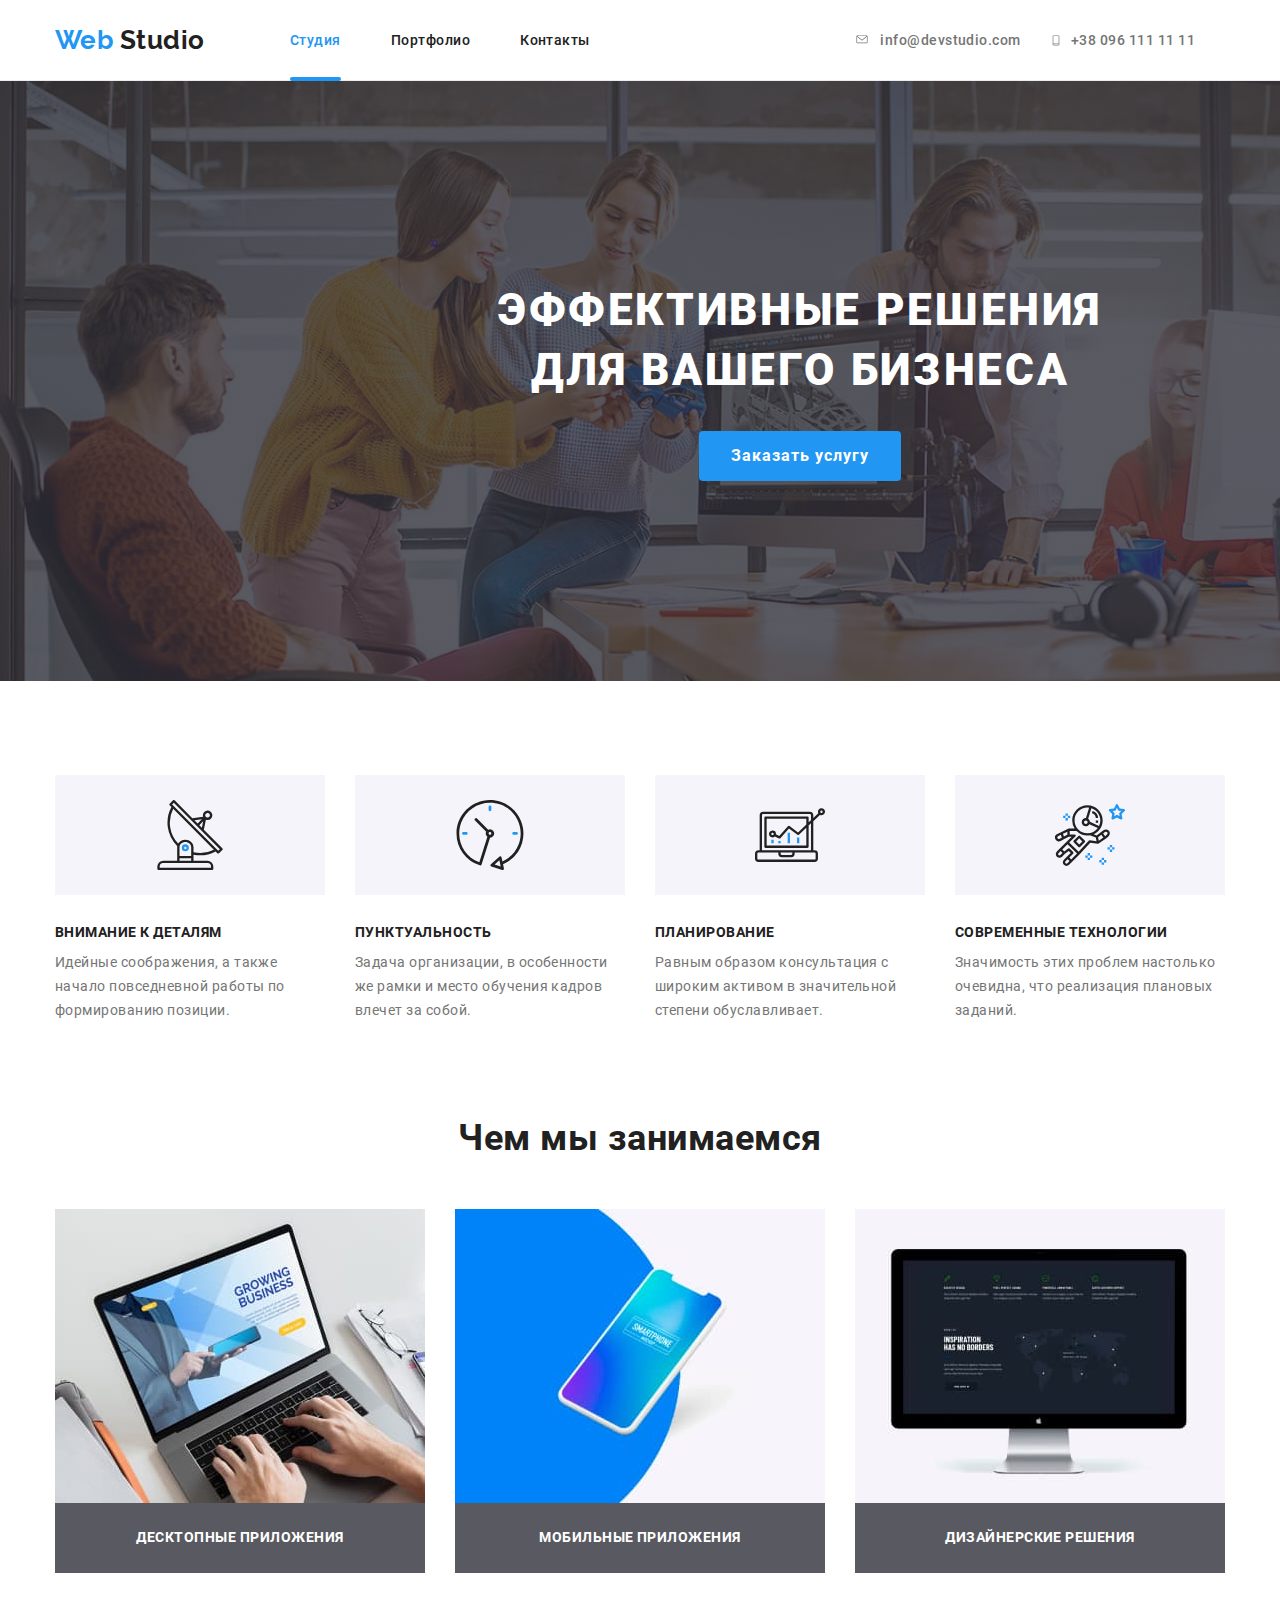
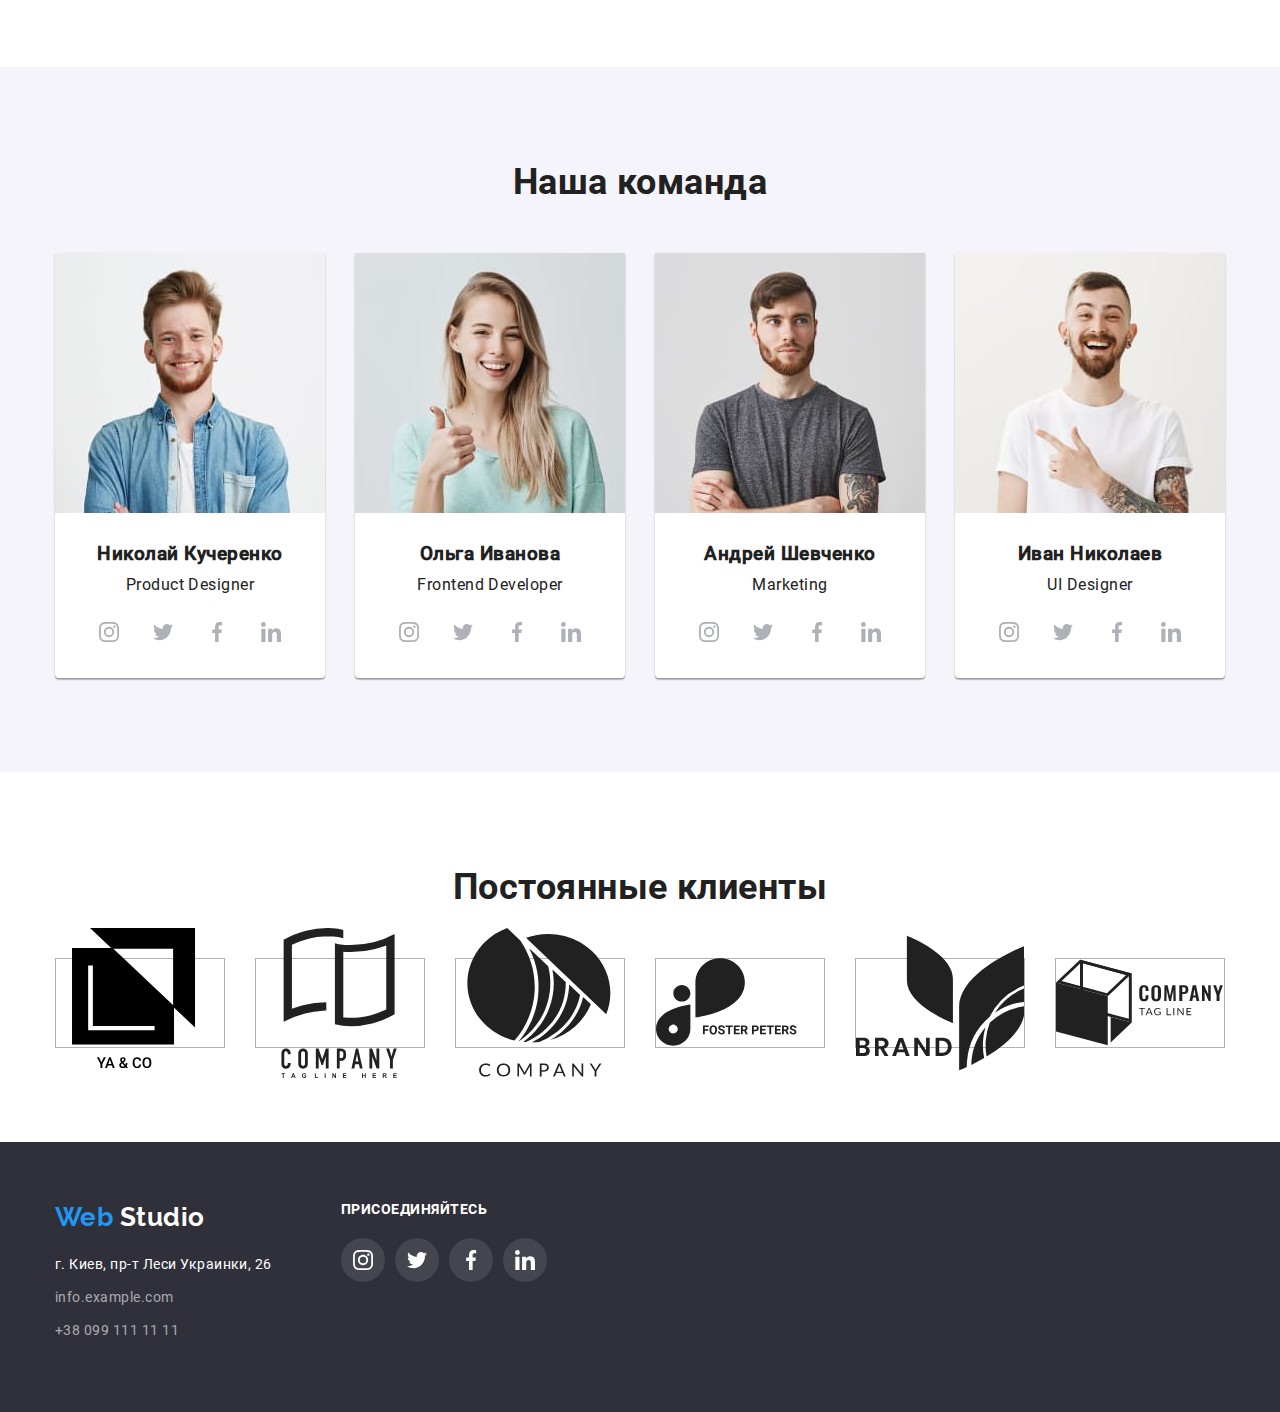
==== commit 4f3d654c: "Добавляет инлайн свг с ховерами" ====
--- a/index.html
+++ b/index.html
@@ -32,15 +32,19 @@
             </nav>
             
             <ul class="nav__contacts list">
-                <li class="nav__contacts-item"> 
-                    
-                    <a class="link nav__contacts-link nav__contacts-link--icon-envelope" href="mailto:info@devstudio.com">                        
+                <li class="nav__contacts-item">
+                    <a class="link nav__contacts-link" href="mailto:info@devstudio.com">
+                        <svg class="nav__contacts-icon" width=16 height=11.2>
+                            <use href='./images/sprite.svg#icon-envelope'></use>
+                        </svg>                        
                         info@devstudio.com
                     </a> 
                 </li>
                 <li class="nav__contacts-item">
-                    
-                    <a class="link nav__contacts-link nav__contacts-link--icon-tel" href="tel:+380961111111">
+                    <a class="link nav__contacts-link" href="tel:+380961111111">
+                        <svg class="nav__contacts-icon" width=10 height=15>
+                            <use href='./images/sprite.svg#icon-smartphone'></use>
+                        </svg> 
                         +38 096 111 11 11
                     </a>
                 </li>
@@ -71,7 +75,12 @@
                 <ul class="features__list list">
 
                     <!--Features item 1-->
-                    <li class="features__list-item features__list-item--icon-antenn">
+                    <li class="features__list-item">
+                        <div class="features__svg-container">
+                            <svg class="features__item-icon">
+                                <use href="./images/sprite.svg#icon-feature1"></use>
+                            </svg>
+                        </div>
                         <h3 class="item-title features__item-title">
                             Внимание к деталям
                         </h3>
@@ -82,7 +91,12 @@
                     </li>
 
                     <!--Features item 2-->
-                    <li class="features__list-item  features__list-item--icon-clock">
+                    <li class="features__list-item  ">
+                        <div class="features__svg-container">
+                            <svg class="features__item-icon">
+                                <use href="./images/sprite.svg#icon-feature2"></use>
+                            </svg>
+                        </div>
                         <h3 class="item-title features__item-title">
                             Пунктуальность
                         </h3>
@@ -93,7 +107,12 @@
                     </li>
 
                         <!--Features item 3-->
-                    <li class="features__list-item  features__list-item--icon-diagramm">
+                    <li class="features__list-item">
+                        <div class="features__svg-container">
+                            <svg class="features__item-icon">
+                                <use href="./images/sprite.svg#icon-feature3"></use>
+                            </svg>
+                        </div>
                         <h3 class="item-title features__item-title">
                             Планирование
                         </h3>
@@ -105,7 +124,12 @@
 
 
                 <!--Features item 4-->
-                    <li class="features__list-item  features__list-item--icon-astronaut">
+                    <li class="features__list-item">
+                        <div class="features__svg-container">
+                            <svg class="features__item-icon">
+                                <use href="./images/sprite.svg#icon-feature4"></use>
+                            </svg>
+                        </div>
                         <h3 class="item-title features__item-title">
                             Современные технологии
                         </h3>
@@ -171,19 +195,31 @@
                         </p>
                         <ul class="list social-links">
                             <li class="social-links__item">
-                                <a class="social-link social-link--instagramm" href="#" aria-label="Instagramm">
-                                </a>
-                            </li>
-                            <li class="social-links__item">
-                                <a class="social-link social-link--twitter" href="#" aria-label="Twitter">
-                                </a>
-                            </li>
-                            <li class="social-links__item">
-                                <a class="social-link social-link--facebook" href="#" aria-label="Facebook">
-                                </a>
-                            </li>
-                            <li class="social-links__item">
-                                <a class="social-link social-link--linkedin" href="#" aria-label="LinkedIn">
+                                <a class="social-link" href="#" aria-label="Instagramm">
+                                    <svg class="social-link__icon">
+                                        <use href="./images/sprite.svg#icon-instagram"></use>
+                                    </svg>
+                                </a>
+                            </li>
+                            <li class="social-links__item">
+                                <a class="social-link" href="#" aria-label="Twitter">
+                                    <svg class="social-link__icon">
+                                        <use href="./images/sprite.svg#icon-twitter"></use>
+                                    </svg>
+                                </a>
+                            </li>
+                            <li class="social-links__item">
+                                <a class="social-link" href="#" aria-label="Facebook">
+                                    <svg class="social-link__icon">
+                                        <use href="./images/sprite.svg#icon-facebook"></use>
+                                    </svg>
+                                </a>
+                            </li>
+                            <li class="social-links__item">
+                                <a class="social-link" href="#" aria-label="LinkedIn">
+                                    <svg class="social-link__icon">
+                                        <use href="./images/sprite.svg#icon-linkedin"></use>
+                                    </svg>
                                 </a>
                             </li>
                         </ul>
@@ -201,19 +237,31 @@
                         </p>
                         <ul class="list social-links">
                             <li class="social-links__item">
-                                <a class="social-link social-link--instagramm" href="#" aria-label="Instagramm">
-                                </a>
-                            </li>
-                            <li class="social-links__item">
-                                <a class="social-link social-link--twitter" href="#" aria-label="Twitter">
-                                </a>
-                            </li>
-                            <li class="social-links__item">
-                                <a class="social-link social-link--facebook" href="#" aria-label="Facebook">
-                                </a>
-                            </li>
-                            <li class="social-links__item">
-                                <a class="social-link social-link--linkedin" href="#" aria-label="LinkedIn">
+                                <a class="social-link" href="#" aria-label="Instagramm">
+                                    <svg class="social-link__icon">
+                                        <use href="./images/sprite.svg#icon-instagram"></use>
+                                    </svg>
+                                </a>
+                            </li>
+                            <li class="social-links__item">
+                                <a class="social-link" href="#" aria-label="Twitter">
+                                    <svg class="social-link__icon">
+                                        <use href="./images/sprite.svg#icon-twitter"></use>
+                                    </svg>
+                                </a>
+                            </li>
+                            <li class="social-links__item">
+                                <a class="social-link" href="#" aria-label="Facebook">
+                                    <svg class="social-link__icon">
+                                        <use href="./images/sprite.svg#icon-facebook"></use>
+                                    </svg>
+                                </a>
+                            </li>
+                            <li class="social-links__item">
+                                <a class="social-link" href="#" aria-label="LinkedIn">
+                                    <svg class="social-link__icon">
+                                        <use href="./images/sprite.svg#icon-linkedin"></use>
+                                    </svg>
                                 </a>
                             </li>
                         </ul>
@@ -231,19 +279,31 @@
                         </p>
                         <ul class="list social-links">
                             <li class="social-links__item">
-                                <a class="social-link social-link--instagramm" href="#" aria-label="Instagramm">
-                                </a>
-                            </li>
-                            <li class="social-links__item">
-                                <a class="social-link social-link--twitter" href="#" aria-label="Twitter">
-                                </a>
-                            </li>
-                            <li class="social-links__item">
-                                <a class="social-link social-link--facebook" href="#" aria-label="Facebook">
-                                </a>
-                            </li>
-                            <li class="social-links__item">
-                                <a class="social-link social-link--linkedin" href="#" aria-label="LinkedIn">
+                                <a class="social-link" href="#" aria-label="Instagramm">
+                                    <svg class="social-link__icon">
+                                        <use href="./images/sprite.svg#icon-instagram"></use>
+                                    </svg>
+                                </a>
+                            </li>
+                            <li class="social-links__item">
+                                <a class="social-link" href="#" aria-label="Twitter">
+                                    <svg class="social-link__icon">
+                                        <use href="./images/sprite.svg#icon-twitter"></use>
+                                    </svg>
+                                </a>
+                            </li>
+                            <li class="social-links__item">
+                                <a class="social-link" href="#" aria-label="Facebook">
+                                    <svg class="social-link__icon">
+                                        <use href="./images/sprite.svg#icon-facebook"></use>
+                                    </svg>
+                                </a>
+                            </li>
+                            <li class="social-links__item">
+                                <a class="social-link" href="#" aria-label="LinkedIn">
+                                    <svg class="social-link__icon">
+                                        <use href="./images/sprite.svg#icon-linkedin"></use>
+                                    </svg>
                                 </a>
                             </li>
                         </ul>
@@ -261,19 +321,31 @@
                         </p>
                         <ul class="list social-links">
                             <li class="social-links__item">
-                                <a class="social-link social-link--instagramm" href="#" aria-label="Instagramm">
-                                </a>
-                            </li>
-                            <li class="social-links__item">
-                                <a class="social-link social-link--twitter" href="#" aria-label="Twitter">
-                                </a>
-                            </li>
-                            <li class="social-links__item">
-                                <a class="social-link social-link--facebook" href="#" aria-label="Facebook">
-                                </a>
-                            </li>
-                            <li class="social-links__item">
-                                <a class="social-link social-link--linkedin" href="#" aria-label="LinkedIn">
+                                <a class="social-link" href="#" aria-label="Instagramm">
+                                    <svg class="social-link__icon">
+                                        <use href="./images/sprite.svg#icon-instagram"></use>
+                                    </svg>
+                                </a>
+                            </li>
+                            <li class="social-links__item">
+                                <a class="social-link" href="#" aria-label="Twitter">
+                                    <svg class="social-link__icon">
+                                        <use href="./images/sprite.svg#icon-twitter"></use>
+                                    </svg>
+                                </a>
+                            </li>
+                            <li class="social-links__item">
+                                <a class="social-link" href="#" aria-label="Facebook">
+                                    <svg class="social-link__icon">
+                                        <use href="./images/sprite.svg#icon-facebook"></use>
+                                    </svg>
+                                </a>
+                            </li>
+                            <li class="social-links__item">
+                                <a class="social-link" href="#" aria-label="LinkedIn">
+                                    <svg class="social-link__icon">
+                                        <use href="./images/sprite.svg#icon-linkedin"></use>
+                                    </svg>
                                 </a>
                             </li>
                         </ul>
@@ -292,32 +364,44 @@
                 <ul class="clients__list list">
                     <li class="clients__item">
                         <a class="clients__link" href="">
-                            <img class="clients__item-logo" src="images/clients/logo1.svg" alt="logo" class="clients__item-logo">
-                        </a>
-                    </li>
-                    <li class="clients__item">
-                        <a class="clients__link" href="">
-                            <img class="clients__item-logo" src="images/clients/logo2.svg" alt="logo" class="clients__item-logo">
-                        </a>
-                    </li>
-                    <li class="clients__item">
-                        <a class="clients__link" href="">
-                            <img class="clients__item-logo" src="images/clients/logo3.svg" alt="logo" class="clients__item-logo">
-                        </a>
-                    </li>
-                    <li class="clients__item">
-                        <a class="clients__link" href="">
-                            <img class="clients__item-logo" src="images/clients/logo4.svg" alt="logo" class="clients__item-logo">
-                        </a>
-                    </li>
-                    <li class="clients__item">
-                        <a class="clients__link" href="">
-                            <img class="clients__item-logo" src="images/clients/logo5.svg" alt="logo" class="clients__item-logo">
-                        </a>
-                    </li>
-                    <li class="clients__item">
-                        <a class="clients__link" href="">
-                            <img class="clients__item-logo" src="images/clients/logo6.svg" alt="logo" class="clients__item-logo">
+                            <svg class="clients__item-logo">
+                                <use href="./images/sprite.svg#icon-logo1"></use>
+                            </svg>
+                        </a>
+                    </li>
+                    <li class="clients__item">
+                        <a class="clients__link" href="">
+                            <svg class="clients__logo">
+                                <use href="./images/sprite.svg#icon-logo2"></use>
+                            </svg>
+                        </a>
+                    </li>
+                    <li class="clients__item">
+                        <a class="clients__link" href="">
+                            <svg class="clients__logo">
+                                <use href="./images/sprite.svg#icon-logo3"></use>
+                            </svg>
+                        </a>
+                    </li>
+                    <li class="clients__item">
+                        <a class="clients__link" href="">
+                            <svg class="clients__logo">
+                                <use href="./images/sprite.svg#icon-logo4"></use>
+                            </svg>
+                        </a>
+                    </li>
+                    <li class="clients__item">
+                        <a class="clients__link" href="">
+                            <svg class="clients__logo">
+                                <use href="./images/sprite.svg#icon-logo5"></use>
+                            </svg>
+                        </a>
+                    </li>
+                    <li class="clients__item">
+                        <a class="clients__link" href="">
+                            <svg class="clients__logo">
+                                <use href="./images/sprite.svg#icon-logo6"></use>
+                            </svg>
                         </a>
                     </li>
                 </ul></div>
@@ -349,19 +433,31 @@
                 </b>
                 <ul class="list social-links">
                     <li class="social-links__item">
-                        <a class="social-link footer__social-link social-link--instagramm" href="#" aria-label="Instagramm">
+                        <a class="social-link footer__social-link" href="#" aria-label="Instagramm">
+                            <svg class="social-link__icon">
+                                <use href="./images/sprite.svg#icon-instagram"></use>
+                            </svg>
                         </a>
                     </li>
                     <li class="social-links__item">
-                        <a class="social-link footer__social-link social-link--twitter" href="#" aria-label="Twitter">
+                        <a class="social-link footer__social-link" href="#" aria-label="Twitter">
+                            <svg class="social-link__icon">
+                                <use href="./images/sprite.svg#icon-twitter"></use>
+                            </svg>
                         </a>
                     </li>
                     <li class="social-links__item">
-                        <a class="social-link footer__social-link social-link--facebook" href="#" aria-label="Facebook">
+                        <a class="social-link footer__social-link" href="#" aria-label="Facebook">
+                            <svg class="social-link__icon">
+                                <use href="./images/sprite.svg#icon-facebook"></use>
+                            </svg>
                         </a>
                     </li>
                     <li class="social-links__item">
-                        <a class="social-link footer__social-link social-link--linkedin" href="#" aria-label="LinkedIn">
+                        <a class="social-link footer__social-link" href="#" aria-label="LinkedIn">
+                            <svg class="social-link__icon">
+                                <use href="./images/sprite.svg#icon-linkedin"></use>
+                            </svg>
                         </a>
                     </li>
                 </ul>  
--- a/css/style.css
+++ b/css/style.css
@@ -126,19 +126,31 @@
 }
 
 .social-link {
-  display: block;
+  display: -webkit-box;
+  display: -ms-flexbox;
+  display: flex;
+  -webkit-box-pack: center;
+      -ms-flex-pack: center;
+          justify-content: center;
+  -webkit-box-align: center;
+      -ms-flex-align: center;
+          align-items: center;
   width: 44px;
   height: 44px;
   border-radius: 50%;
   background-color: var(--main-bg);
-  background-repeat: no-repeat;
-  background-position: center;
   color: var(--social-links);
 }
 
 .social-link:hover, .social-link:focus {
   color: var(--light-text);
   background-color: var(--accent);
+}
+
+.social-link__icon {
+  width: 20px;
+  height: 20px;
+  fill: currentColor;
 }
 
 .social-link--instagramm {
@@ -280,22 +292,9 @@
   color: var(--secondary-text);
 }
 
-.nav__contacts-link::before {
-  content: '';
+.nav__contacts-icon {
   margin-right: 10px;
-  width: 20px;
-  height: 20px;
-  background-repeat: no-repeat;
-  background-size: contain;
-  background-position: center;
-}
-
-.nav__contacts-link--icon-envelope::before {
-  background-image: url(../images/icons/envelope.svg);
-}
-
-.nav__contacts-link--icon-tel::before {
-  background-image: url(../images/icons/smartphone.svg);
+  fill: currentColor;
 }
 
 /*HEADER END*/
@@ -341,31 +340,19 @@
   margin-right: 30px;
 }
 
-.features__list-item::before {
-  content: '';
-  display: block;
-  height: 120px;
+.features__svg-container {
+  display: -webkit-box;
+  display: -ms-flexbox;
+  display: flex;
+  padding: 25px 100px;
   background-color: var(--secondary-bg);
-  background-position: center;
-  background-repeat: no-repeat;
-  background-size: 70px;
   margin-bottom: 30px;
 }
 
-.features__list-item--icon-antenn::before {
-  background-image: url("../images/features/feature1.svg");
-}
-
-.features__list-item--icon-clock::before {
-  background-image: url("../images/features/feature2.svg");
-}
-
-.features__list-item--icon-diagramm::before {
-  background-image: url("../images/features/feature3.svg");
-}
-
-.features__list-item--icon-astronaut::before {
-  background-image: url("../images/features/feature4.svg");
+.features__item-icon {
+  height: 70px;
+  width: 70px;
+  color: currentColor;
 }
 
 .features__item-title {
@@ -498,6 +485,10 @@
   color: accent;
 }
 
+.clients__logo {
+  fill: currentColor;
+}
+
 /*MAIN END*/
 /*FOOTER*/
 .footer {
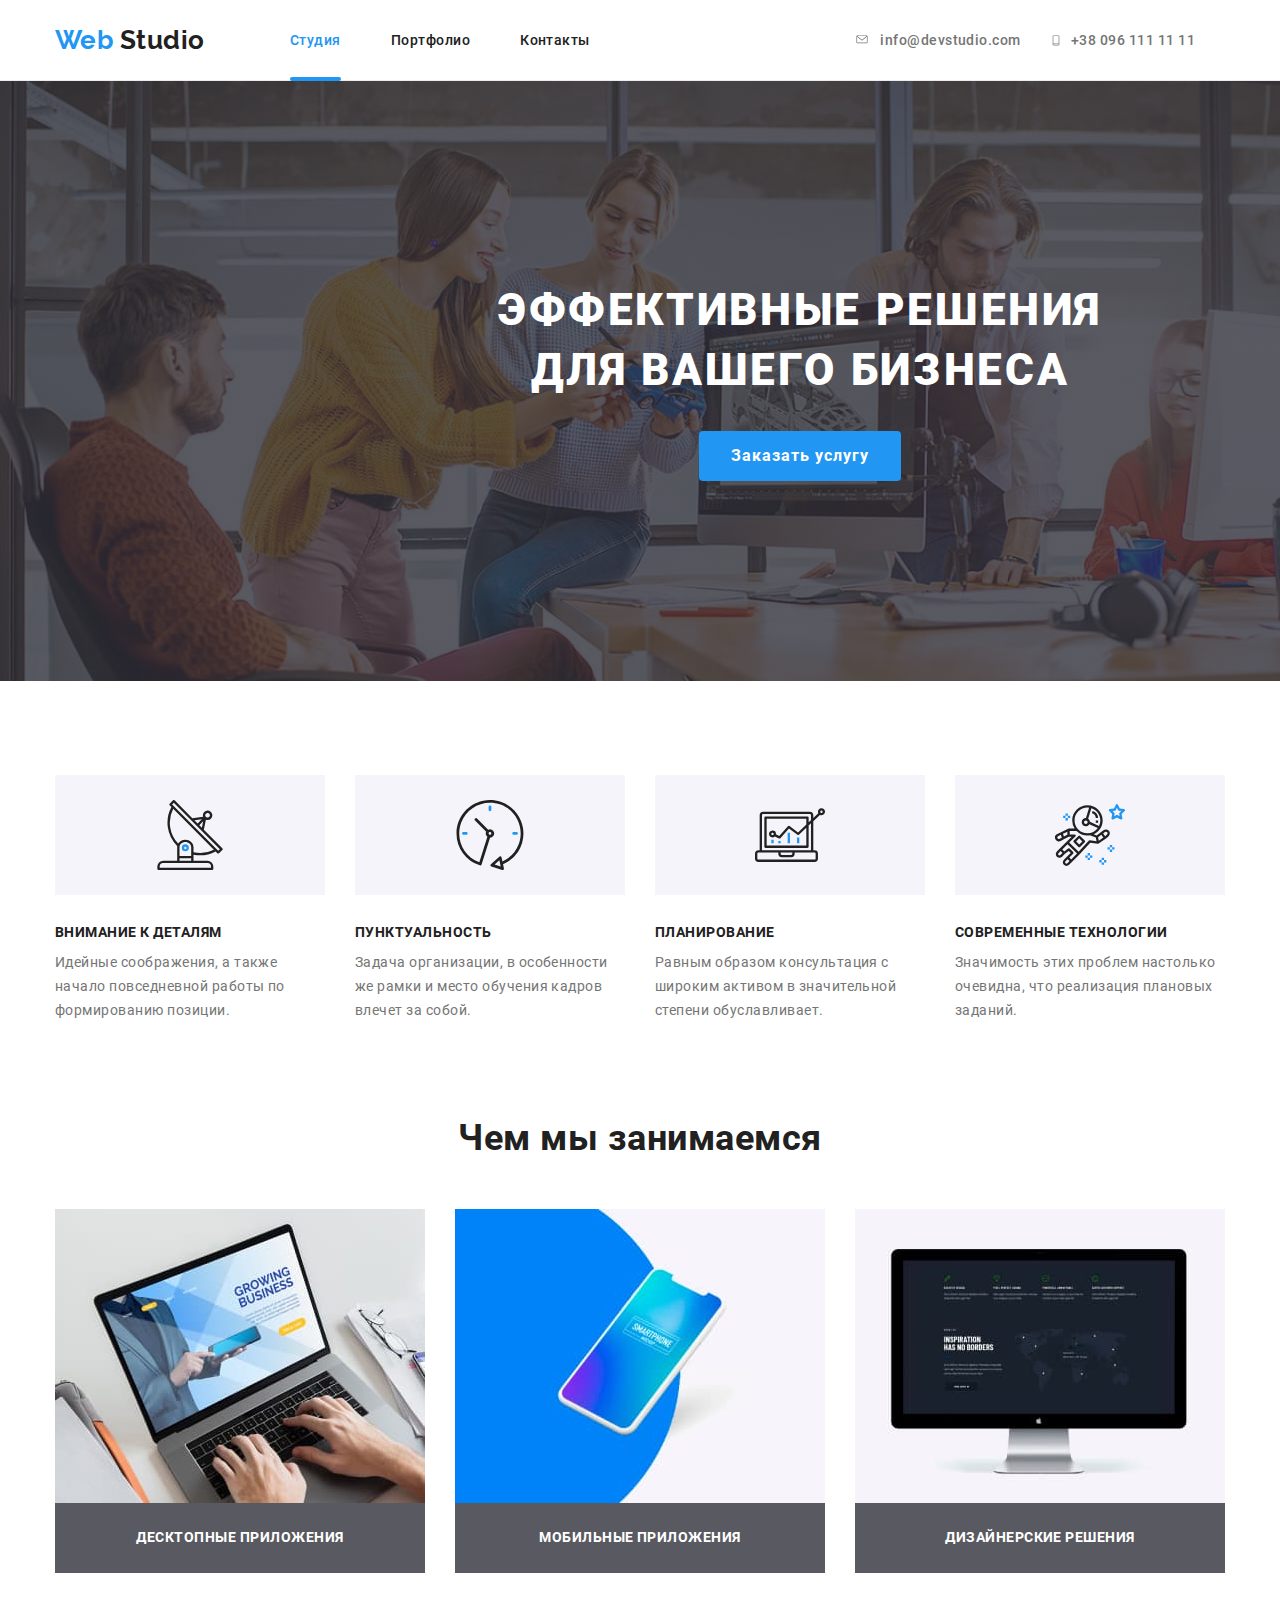
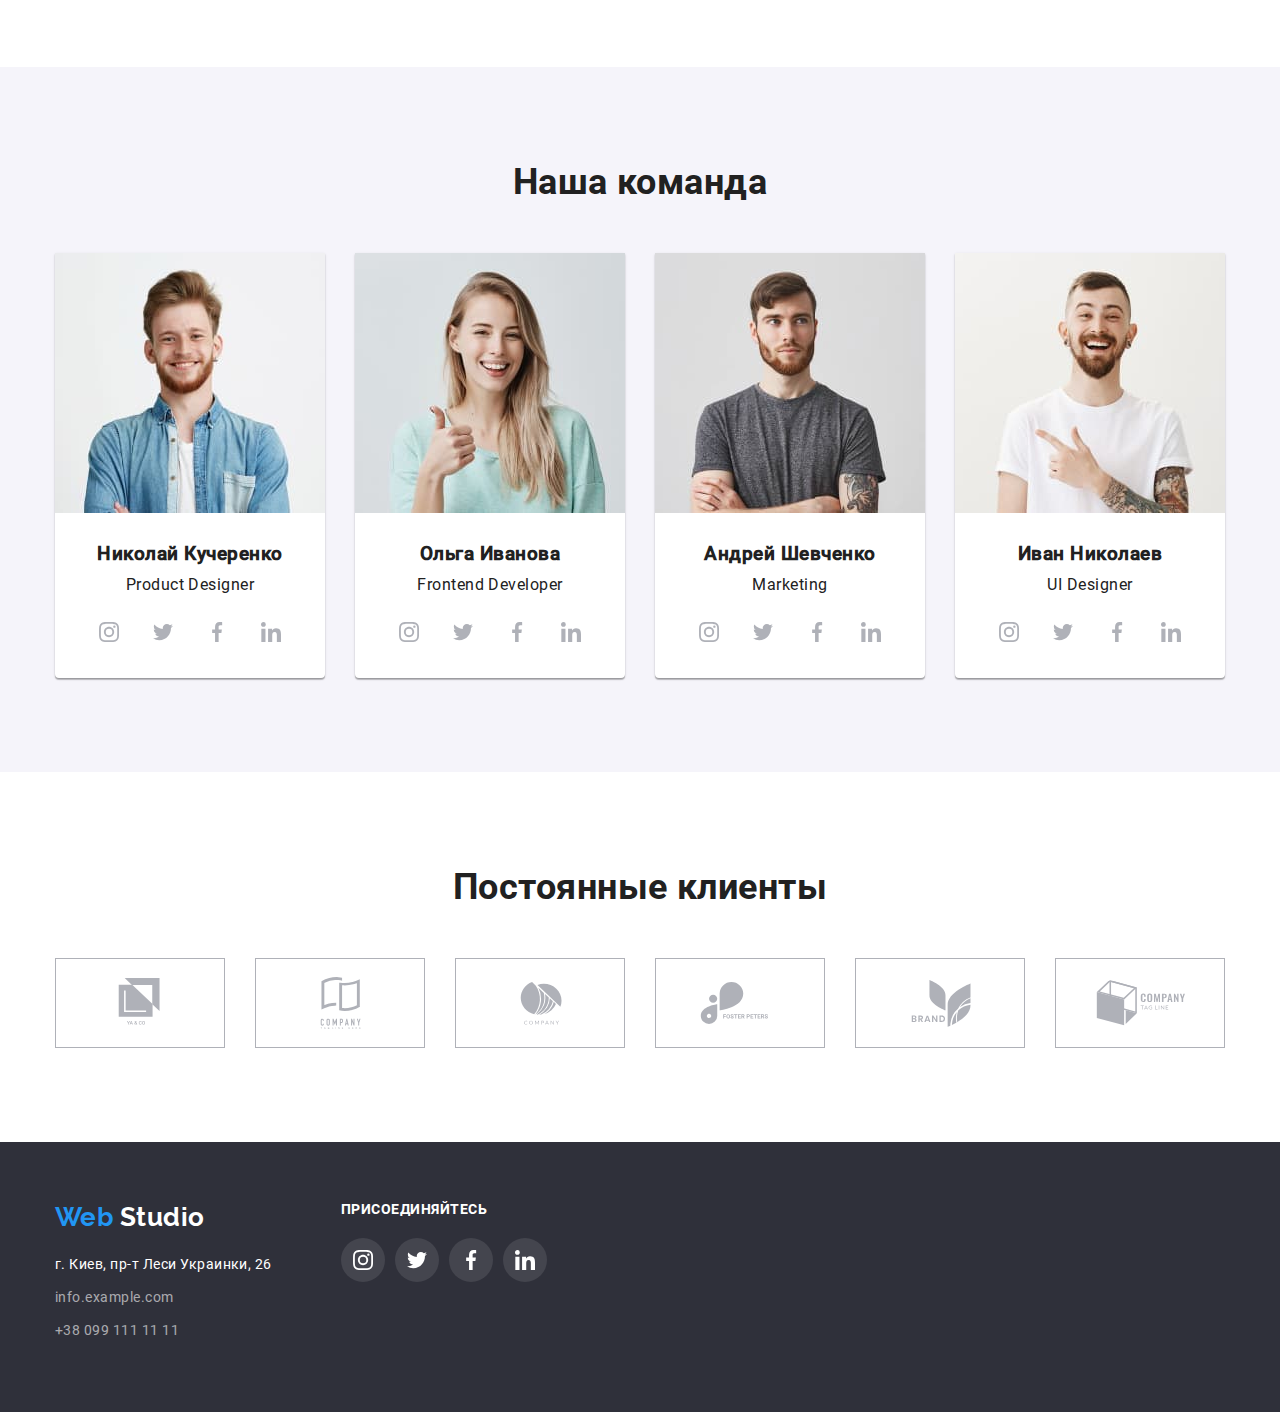
==== commit 863fb84d: "Добавляет svg и ховеры клиентам" ====
--- a/index.html
+++ b/index.html
@@ -48,7 +48,7 @@
                         +38 096 111 11 11
                     </a>
                 </li>
-            </ul>                
+            </ul>
         </div>
         
     </header>        
@@ -364,7 +364,7 @@
                 <ul class="clients__list list">
                     <li class="clients__item">
                         <a class="clients__link" href="">
-                            <svg class="clients__item-logo">
+                            <svg class="clients__logo">
                                 <use href="./images/sprite.svg#icon-logo1"></use>
                             </svg>
                         </a>
@@ -460,7 +460,7 @@
                             </svg>
                         </a>
                     </li>
-                </ul>  
+                </ul>
             </div>
         </div>
         
--- a/css/style.css
+++ b/css/style.css
@@ -153,22 +153,6 @@
   fill: currentColor;
 }
 
-.social-link--instagramm {
-  background-image: url("../images/icons/instagram.svg");
-}
-
-.social-link--twitter {
-  background-image: url("../images/icons/twitter.svg");
-}
-
-.social-link--facebook {
-  background-image: url("../images/icons/facebook.svg");
-}
-
-.social-link--linkedin {
-  background-image: url("../images/icons/linkedin.svg");
-}
-
 .logo {
   display: block;
   font-size: 26px;
@@ -478,11 +462,13 @@
           justify-content: center;
   width: 170px;
   height: 90px;
-  border: 1px solid #AFB1B8;
+  border: 1px solid var(--social-links);
+  color: var(--social-links);
 }
 
 .clients__link:hover {
-  color: accent;
+  color: var(--accent);
+  border: 1px solid var(--accent);
 }
 
 .clients__logo {
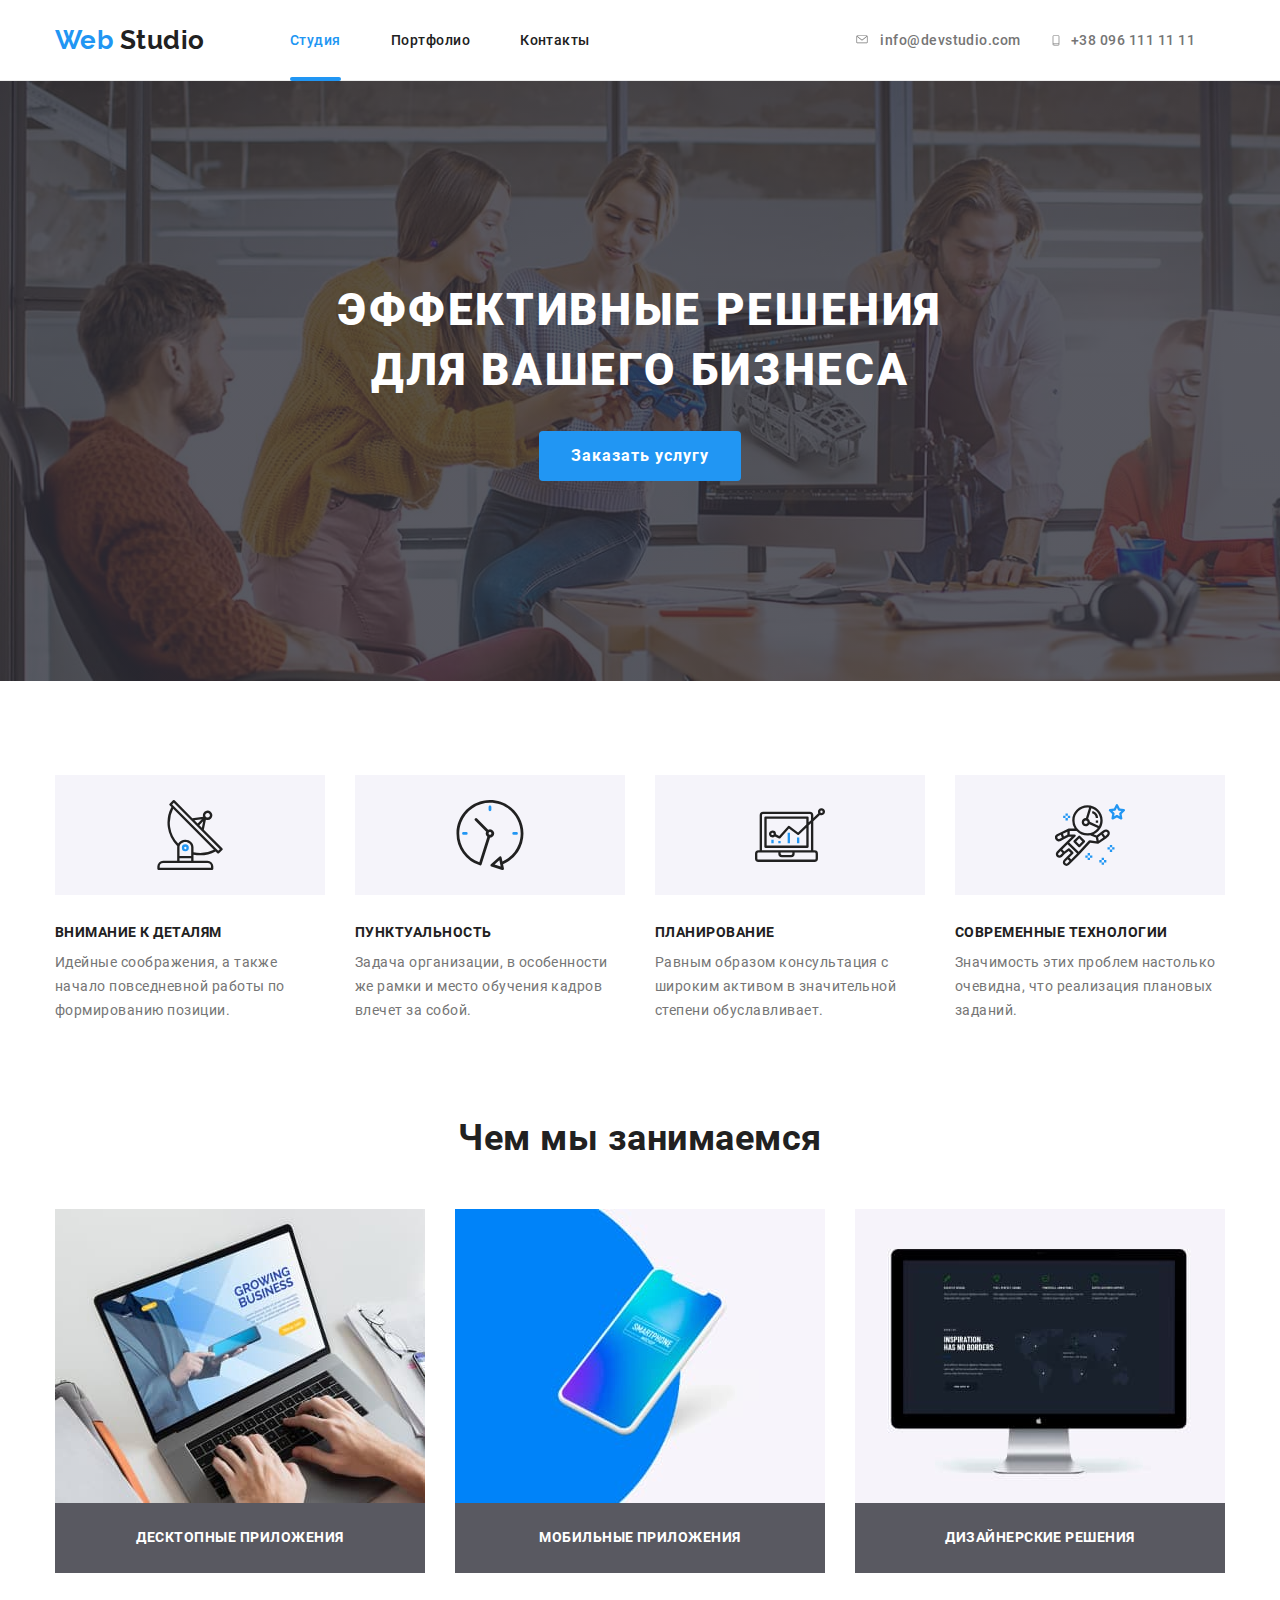
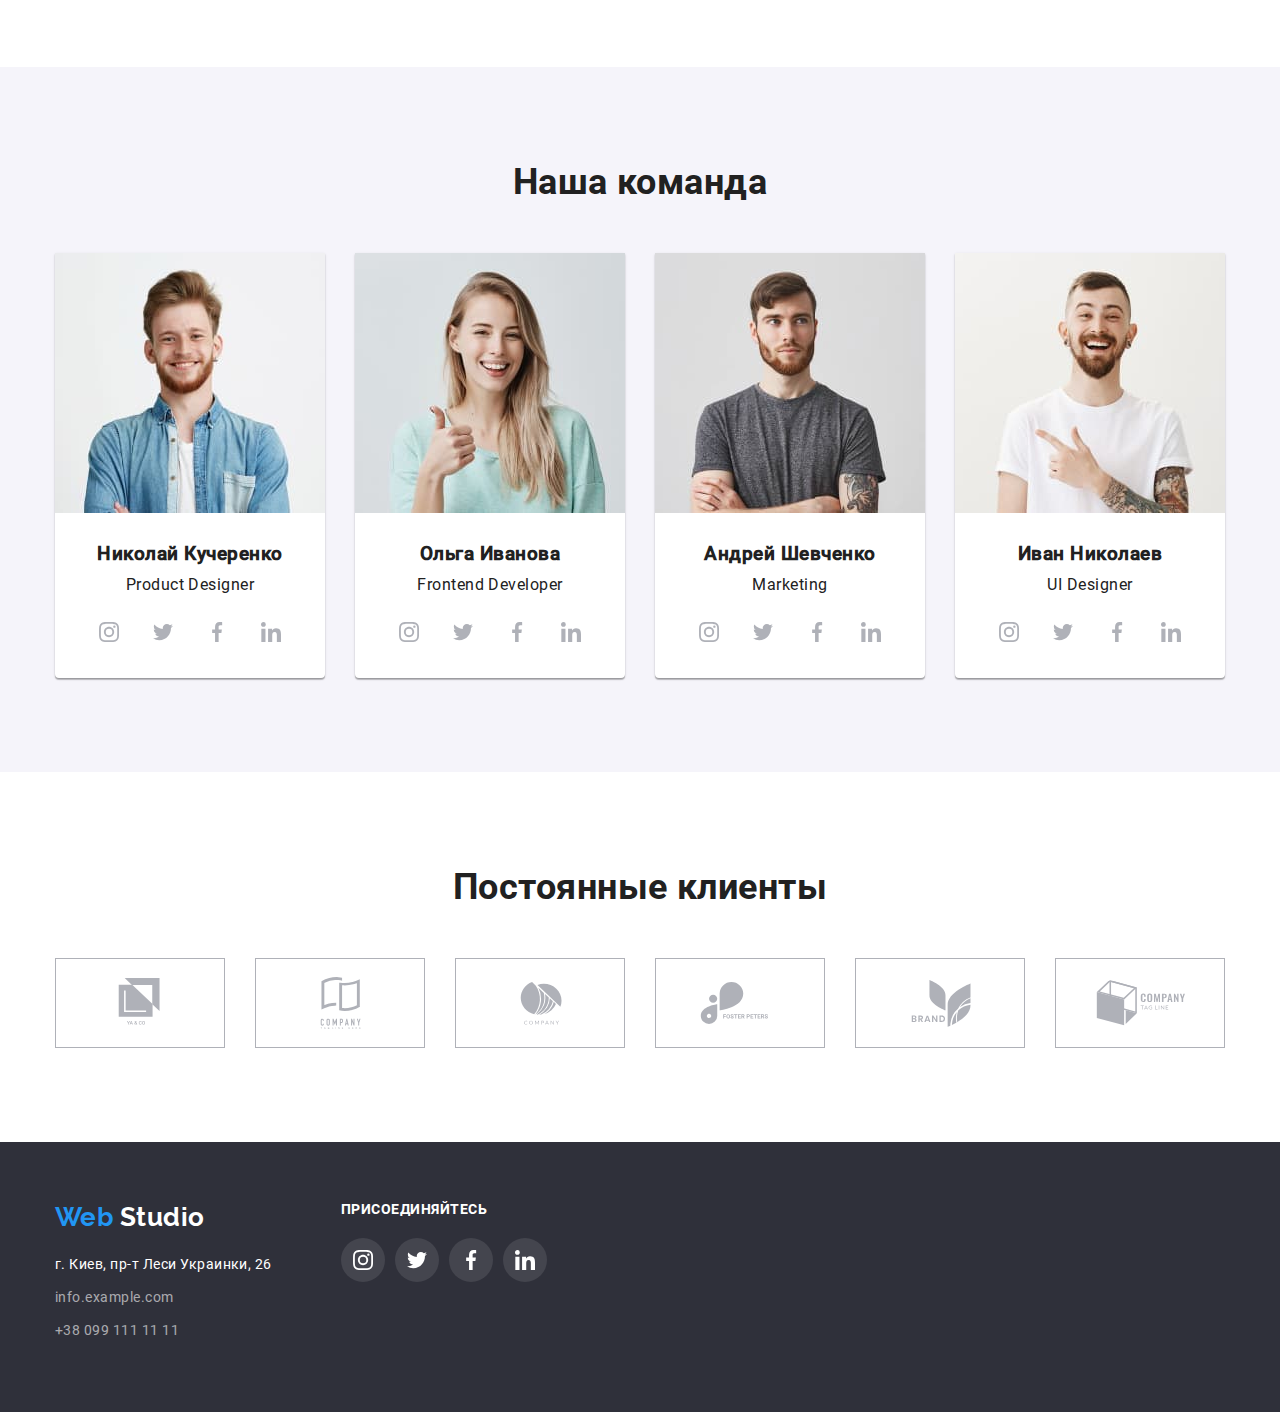
==== commit e387b1ec: "Фиксит дублирующийся класс в футере" ====
--- a/index.html
+++ b/index.html
@@ -424,7 +424,7 @@
                     <a class="footer__contacts-link" href="mailto:info.example.com">info.example.com</a>
                 </p>
                 <p class="footer__contacts-item">
-                    <a class="footer__contacts-link" href="tel:+380991111111" class="footer__contacts-link" > +38 099 111 11 11</a>
+                    <a class="footer__contacts-link" href="tel:+380991111111"> +38 099 111 11 11</a>
                 </p>
             </div>
             <div class="footer__social-links">
--- a/css/style.css
+++ b/css/style.css
@@ -285,7 +285,6 @@
 /*MAIN*/
 /*Hero section*/
 .hero {
-  min-width: 1600px;
   min-height: 600px;
   padding-top: 200px;
   background-image: -webkit-gradient(linear, left top, left bottom, from(rgba(47, 48, 58, 0.8))), url(../images/hero/header-desktop-img.jpg);
@@ -311,6 +310,7 @@
   margin-left: auto;
   margin-right: auto;
   padding: 10px 32px;
+  color: currentColor;
 }
 
 /*Features section*/
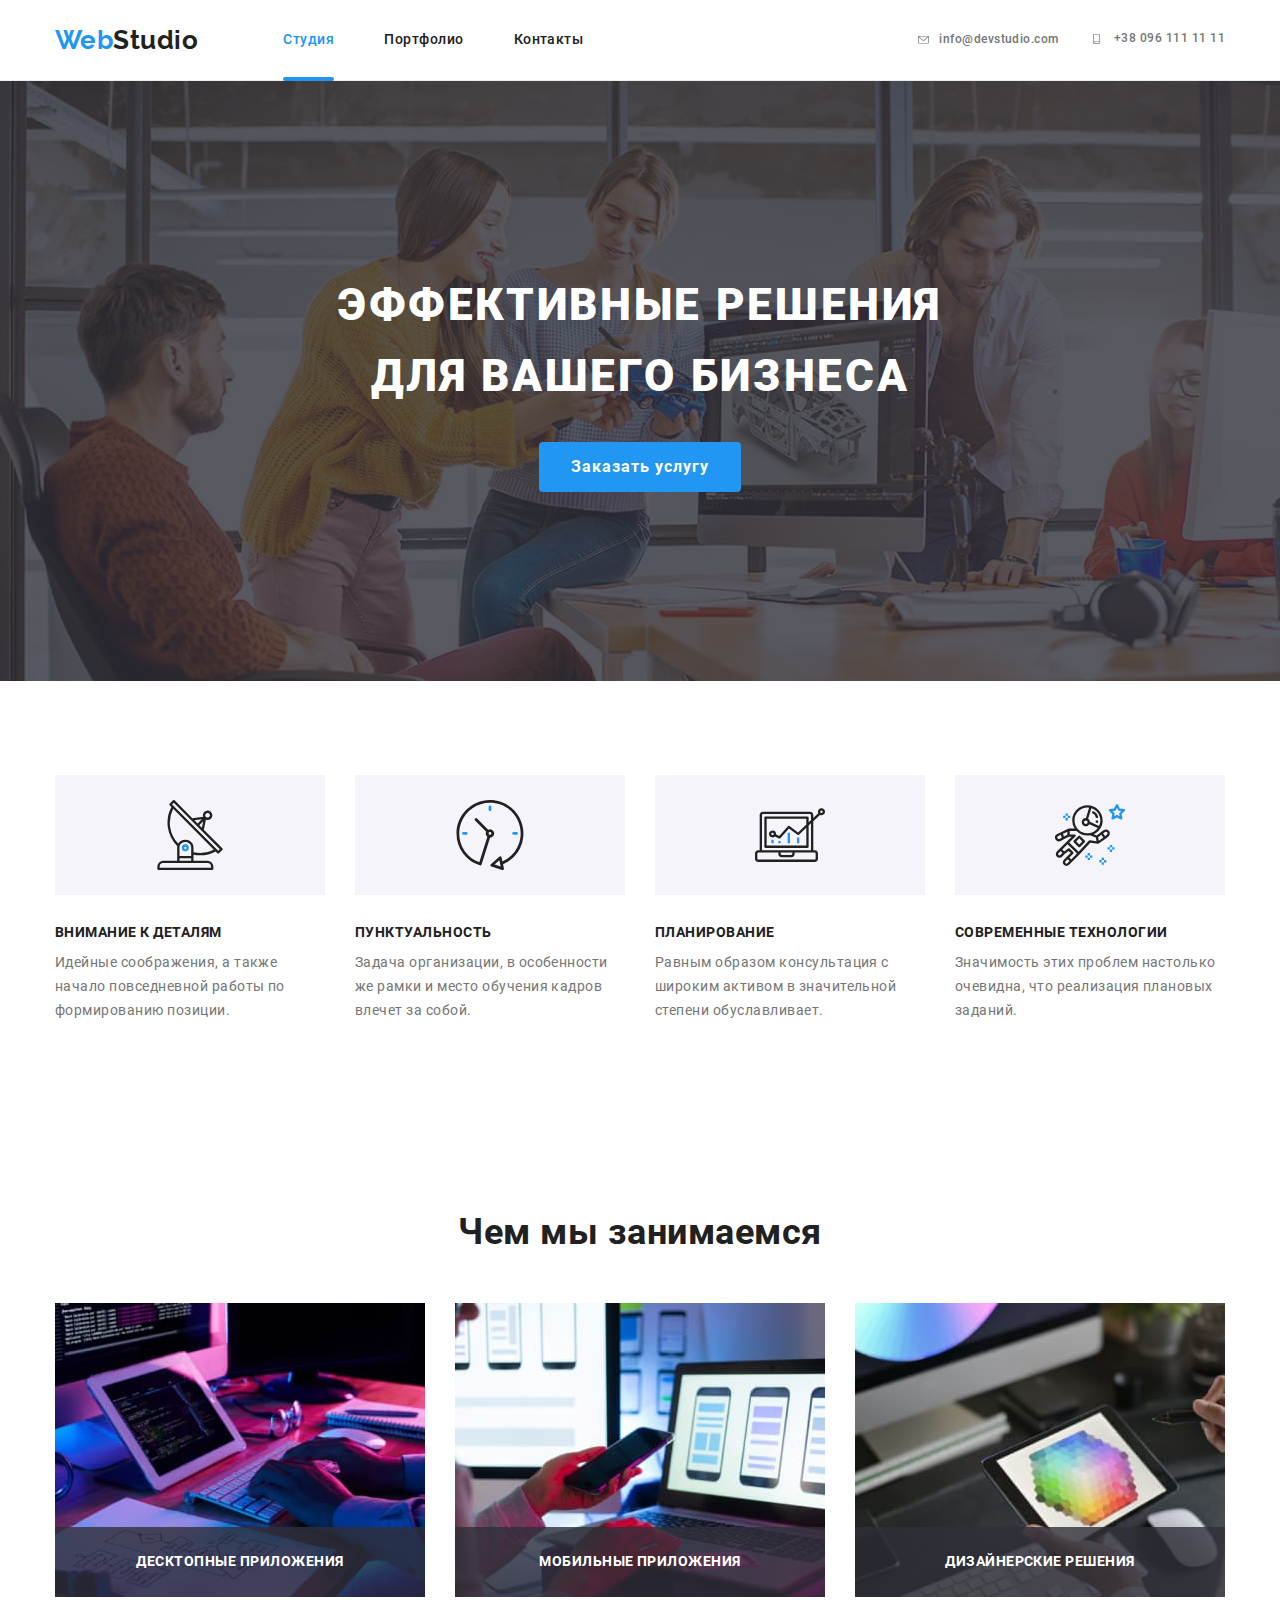
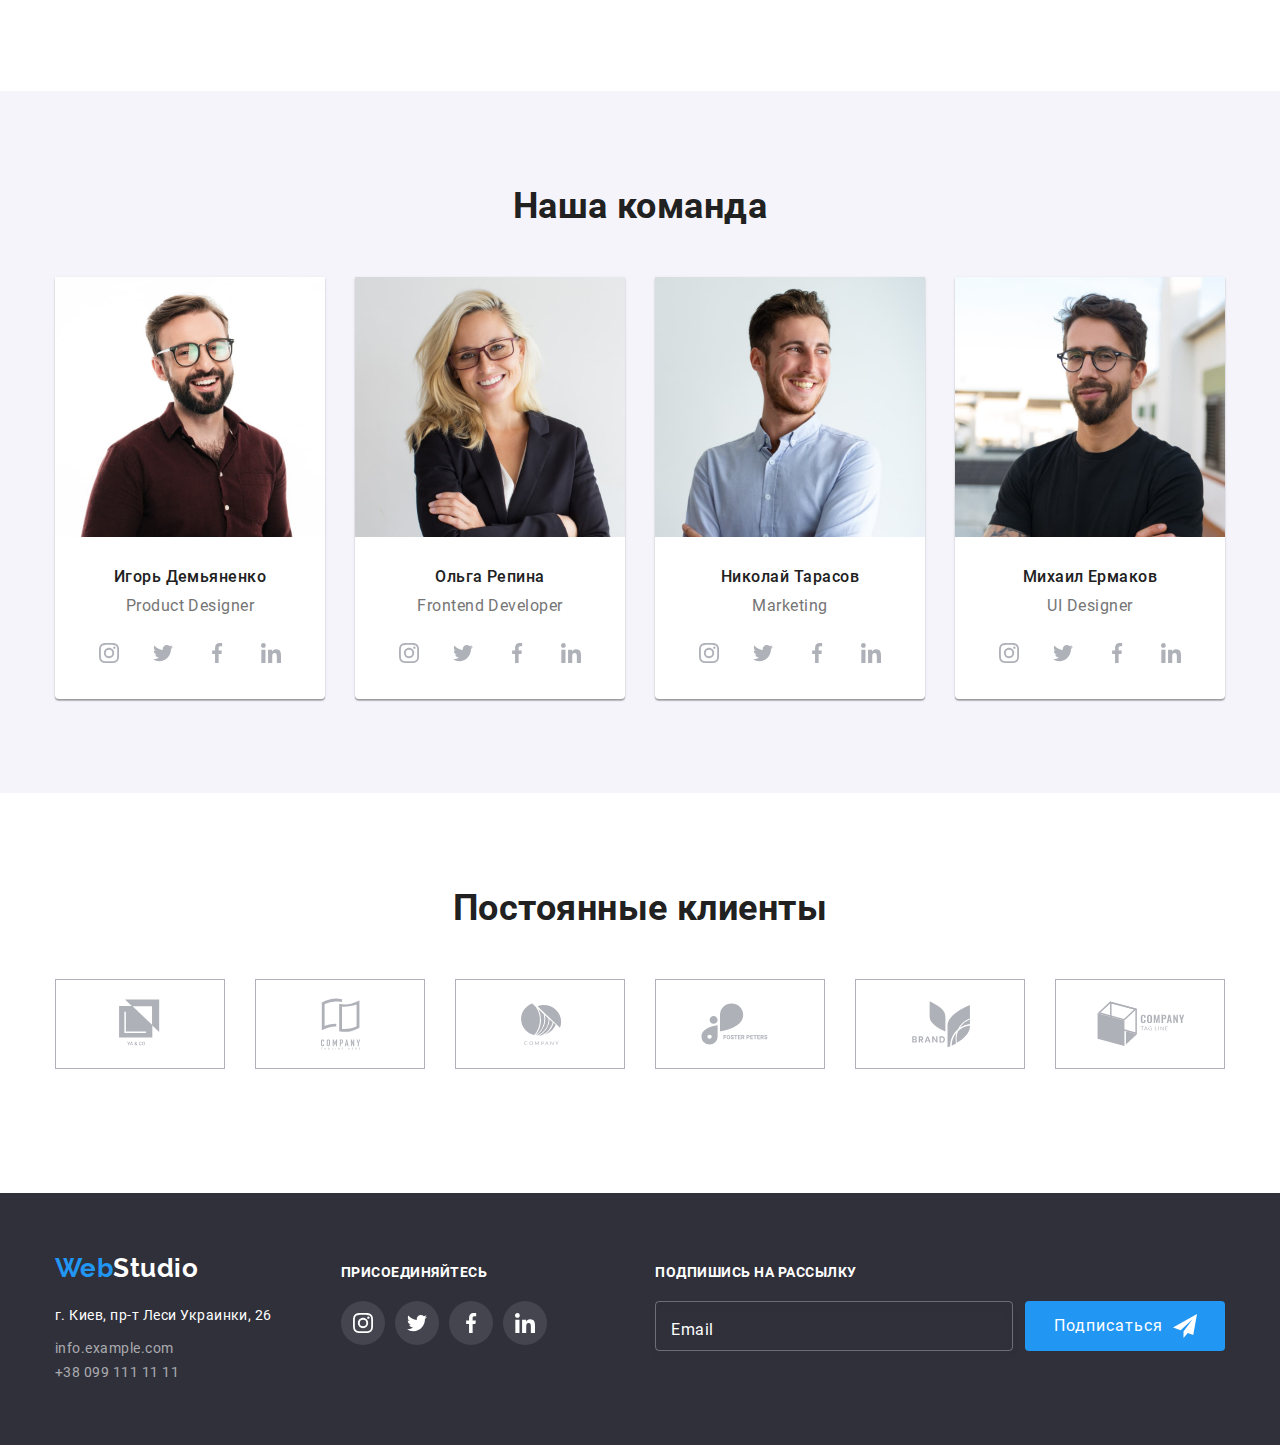
==== commit a1eac746: "Поправляет косяк в портфолио" ====
--- a/index.html
+++ b/index.html
@@ -1,470 +1,568 @@
 <!DOCTYPE html>
 <html lang="en">
 <head>
-    <meta charset="UTF-8">
-    <meta name="viewport" content="width=device-width, initial-scale=1.0">
-    <title>Web Studio</title>
-
-    <link rel="stylesheet" href="./css/normaliza.css">
-    <link rel="stylesheet" href="./css/style.css">
+  <meta charset="UTF-8">
+  <meta name="viewport" content="width=device-width, initial-scale=1.0">
+  <title>Web studio</title>
+  <link rel="stylesheet" href="./css/main.min.css">
 </head>
 <body>
-    <!--Top Menu-->
-    <header class="header">           
-
-        <div class="nav container">
-                <a class="logo" href="./index.html">
-                    <span class="logo--accent">Web</span> Studio
-                </a>             
-            
-            <nav>
-                <ul class="nav__list list">
-                    <li class="nav__list-item">
-                        <a class="link nav__link nav__link--active" href="./index.html">Студия</a>
-                    </li>
-                    <li class="nav__list-item">
-                        <a class="link nav__link" href="./portfolio.html">Портфолио</a>
-                    </li>
-                    <li class="nav__list-item">
-                        <a class="link nav__link" href="#contacts">Контакты</a>
-                    </li>
-                </ul>
-            </nav>
-            
-            <ul class="nav__contacts list">
-                <li class="nav__contacts-item">
-                    <a class="link nav__contacts-link" href="mailto:info@devstudio.com">
-                        <svg class="nav__contacts-icon" width=16 height=11.2>
-                            <use href='./images/sprite.svg#icon-envelope'></use>
-                        </svg>                        
-                        info@devstudio.com
-                    </a> 
-                </li>
-                <li class="nav__contacts-item">
-                    <a class="link nav__contacts-link" href="tel:+380961111111">
-                        <svg class="nav__contacts-icon" width=10 height=15>
-                            <use href='./images/sprite.svg#icon-smartphone'></use>
-                        </svg> 
-                        +38 096 111 11 11
+  <!--HEADER-->
+  <header class="header">
+    <div class="container top-menu">
+      <a class="logo" href="./index.html">
+          <span class="logo--accent">Web </span>Studio
+      </a>             
+      <div class="header__content">
+        <nav class="nav">
+          <ul class="nav__list list">
+            <li class="nav__list-item">
+              <a class="link nav__link nav__link--active" href="./index.html">Студия</a>
+            </li>
+            <li class="nav__list-item">
+              <a class="link nav__link" href="./portfolio.html">Портфолио</a>
+            </li>
+            <li class="nav__list-item">
+              <a class="link nav__link" href="#contacts">Контакты</a>
+            </li>
+          </ul>
+        </nav>
+        
+        <ul class="top-menu__contacts list">
+            <li class="top-menu__contacts-item">
+              <a class="link top-menu__contacts-link" href="mailto:info@devstudio.com">
+                <svg class="top-menu__contacts-icon icon--envelope">
+                  <use href='./images/sprite.svg#icon-envelope'></use>
+                </svg>                        
+                info@devstudio.com
+              </a> 
+            </li>
+            <li class="nav__contacts-item">
+              <a class="link top-menu__contacts-link" href="tel:+380961111111">
+                <svg class="top-menu__contacts-icon icon--phone">
+                  <use href='./images/sprite.svg#icon-smartphone'></use>
+                </svg> 
+                +38 096 111 11 11
+              </a>
+            </li>
+        </ul>
+      </div>
+      <button class="top-menu-btn">
+        <svg class="top-menu-btn__icon">
+          <use href="./images/sprite.svg#icon-mobile-menu"></use>
+        </svg>
+      </button>
+    </div>
+</header>        
+<!--Header end--> 
+
+<main>
+  <!--Hero section -->
+  <section class="hero">
+      <div class="hero__container">                    
+        <h1 class="hero__title">
+        Эффективные решения 
+        для вашего бизнеса
+        </h1>
+
+        <button type="button" class="hero__button">
+            Заказать услугу
+        </button>
+    </div> 
+  </section>
+
+  <!--Features Section-->
+  <section class="features section">
+    <div class="container">
+      <h2 class="features__title title--hidden">Особенности</h2> <!--скрыть-->
+      
+      <ul class="list">
+        <!--Features item 1-->
+        <li class="features__item">
+          <div class="features__svg-container">
+            <svg class="features__item-icon">
+              <use href="./images/sprite.svg#icon-feature1"></use>
+            </svg>
+          </div>
+          <p class="item-title features__item-title">
+            Внимание к деталям
+          </p>
+          <p class="features__item-text">
+            Идейные соображения, а также начало повседневной 
+            работы по формированию позиции.
+          </p>                  
+        </li>
+
+        <!--Features item 2-->
+        <li class="features__item">
+          <div class="features__svg-container">
+            <svg class="features__item-icon">
+              <use href="./images/sprite.svg#icon-feature2"></use>
+            </svg>
+          </div>
+          <p class="item-title features__item-title">
+            Пунктуальность
+          </p>
+          <p class="features__item-text">
+            Задача организации, в особенности же рамки и место 
+            обучения кадров влечет за собой.
+          </p>
+        </li>
+
+            <!--Features item 3-->
+        <li class="features__item">
+          <div class="features__svg-container">
+            <svg class="features__item-icon">
+              <use href="./images/sprite.svg#icon-feature3"></use>
+            </svg>
+          </div>
+          <p class="item-title features__item-title">
+            Планирование
+          </p>
+          <p class="features__item-text">
+            Равным образом консультация с широким активом в значительной 
+            степени обуславливает.
+          </p>
+        </li>
+
+
+    <!--Features item 4-->
+        <li class="features__item">
+          <div class="features__svg-container">
+            <svg class="features__item-icon">
+              <use href="./images/sprite.svg#icon-feature4"></use>
+            </svg>
+          </div>
+          <p class="item-title features__item-title">
+            Современные технологии
+          </p>
+          <p class="features__item-text">
+            Значимость этих проблем настолько очевидна, что реализация 
+            плановых заданий.
+          </p>
+        </li>
+      </ul>
+    </div>
+  </section>
+  <!--Features end-->
+
+  <!--Activities Section-->
+  <section class="activities section">
+    <div class="container activities__container">				
+        <h2 class="section__title">
+            Чем мы занимаемся
+        </h2>
+        <ul class="list">
+            <li class="activities__item">
+                <img class="activities__item-img" src="./images/activities/activity1.jpg" alt="Десктопные приложения">
+                <h3 class="item-title activities__item-title">
+                    Десктопные приложения
+                </h3>
+            </li>
+            <li class="activities__item">
+                <img class="activities__item-img" src="./images/activities/activity2.jpg" alt="Мобильные приложения">
+                <h3 class="item-title activities__item-title">
+                    Мобильные приложения
+                </h3>
+            </li>
+            <li class="activities__item">
+                <img class="activities__item-img" src="./images/activities/activity3.jpg" alt="Дизайнерские решения">
+                <h3 class="item-title activities__item-title">
+                    Дизайнерские решения
+                </h3>              
+            </li>
+        </ul>
+    </div>
+  </section>
+
+  <!--Team Section-->
+  <section class="team section">
+    <div class="container">
+        
+      <h2 class="section__title">
+          Наша команда
+      </h2>
+
+      <ul class="list team__list">                
+        <!--Team-card 1-->
+        <li class="team__card">
+          <img class="team__card-img" src="images/team/card1.jpg" alt="Николай Кучеренко">
+                              
+          <h3 class="team__card-name">
+            Игорь Демьяненко
+          </h3>                    
+          <p class="team__card-position">
+              Product Designer
+          </p>
+          <ul class="list social-links">
+              <li class="social-links__item">
+                <a class="social-link" href="#" aria-label="Instagramm">
+                    <svg class="social-link__icon">
+                      <use href="./images/sprite.svg#icon-instagram"></use>
+                    </svg>
+                </a>
+              </li>
+              <li class="social-links__item">
+                <a class="social-link" href="#" aria-label="Twitter">
+                    <svg class="social-link__icon">
+                        <use href="./images/sprite.svg#icon-twitter"></use>
+                    </svg>
+                </a>
+              </li>
+              <li class="social-links__item">
+                <a class="social-link" href="#" aria-label="Facebook">
+                    <svg class="social-link__icon">
+                        <use href="./images/sprite.svg#icon-facebook"></use>
+                    </svg>
+                </a>
+              </li>
+              <li class="social-links__item">
+                  <a class="social-link" href="#" aria-label="LinkedIn">
+                    <svg class="social-link__icon">
+                        <use href="./images/sprite.svg#icon-linkedin"></use>
+                    </svg>
+                  </a>
+              </li>
+          </ul>
+        </li>
+
+        <!--Team-card 2-->
+        <li class="team__card">
+            <img class="team__card-img" src="images/team/card2.jpg" alt="Ольга Иванова">
+                                
+            <h3 class="team__card-name">
+                Ольга Репина
+            </h3>                    
+            <p class="team__card-position">
+                Frontend Developer
+            </p>
+            <ul class="list social-links">
+                <li class="social-links__item">
+                    <a class="social-link" href="#" aria-label="Instagramm">
+                        <svg class="social-link__icon">
+                            <use href="./images/sprite.svg#icon-instagram"></use>
+                        </svg>
+                    </a>
+                </li>
+                <li class="social-links__item">
+                    <a class="social-link" href="#" aria-label="Twitter">
+                        <svg class="social-link__icon">
+                            <use href="./images/sprite.svg#icon-twitter"></use>
+                        </svg>
+                    </a>
+                </li>
+                <li class="social-links__item">
+                    <a class="social-link" href="#" aria-label="Facebook">
+                        <svg class="social-link__icon">
+                            <use href="./images/sprite.svg#icon-facebook"></use>
+                        </svg>
+                    </a>
+                </li>
+                <li class="social-links__item">
+                    <a class="social-link" href="#" aria-label="LinkedIn">
+                        <svg class="social-link__icon">
+                            <use href="./images/sprite.svg#icon-linkedin"></use>
+                        </svg>
                     </a>
                 </li>
             </ul>
-        </div>
-        
-    </header>        
-    <!--Header end-->             
+        </li>
+
+        <!--Team-card 3-->
+        <li class="team__card">
+            <img class="team__card-img" src="images/team/card3.jpg" alt="Андрей Шевченко">
+                                
+            <h3 class="team__card-name">
+                Николай Тарасов
+            </h3>                    
+            <p class="team__card-position">
+                Marketing
+            </p>
+            <ul class="list social-links">
+                <li class="social-links__item">
+                    <a class="social-link" href="#" aria-label="Instagramm">
+                        <svg class="social-link__icon">
+                            <use href="./images/sprite.svg#icon-instagram"></use>
+                        </svg>
+                    </a>
+                </li>
+                <li class="social-links__item">
+                    <a class="social-link" href="#" aria-label="Twitter">
+                        <svg class="social-link__icon">
+                            <use href="./images/sprite.svg#icon-twitter"></use>
+                        </svg>
+                    </a>
+                </li>
+                <li class="social-links__item">
+                    <a class="social-link" href="#" aria-label="Facebook">
+                        <svg class="social-link__icon">
+                            <use href="./images/sprite.svg#icon-facebook"></use>
+                        </svg>
+                    </a>
+                </li>
+                <li class="social-links__item">
+                    <a class="social-link" href="#" aria-label="LinkedIn">
+                        <svg class="social-link__icon">
+                            <use href="./images/sprite.svg#icon-linkedin"></use>
+                        </svg>
+                    </a>
+                </li>
+            </ul>
+        </li>
+
+        <!--Team-card 4-->
+        <li class="team__card">
+            <img class="team__card-img" src="images/team/card4.jpg" alt="Иван Николаев">
+                                
+            <h3 class="team__card-name">
+                Михаил Ермаков
+            </h3>                    
+            <p class="team__card-position">
+                UI Designer
+            </p>
+            <ul class="list social-links">
+                <li class="social-links__item">
+                    <a class="social-link" href="#" aria-label="Instagramm">
+                        <svg class="social-link__icon">
+                            <use href="./images/sprite.svg#icon-instagram"></use>
+                        </svg>
+                    </a>
+                </li>
+                <li class="social-links__item">
+                    <a class="social-link" href="#" aria-label="Twitter">
+                        <svg class="social-link__icon">
+                            <use href="./images/sprite.svg#icon-twitter"></use>
+                        </svg>
+                    </a>
+                </li>
+                <li class="social-links__item">
+                    <a class="social-link" href="#" aria-label="Facebook">
+                        <svg class="social-link__icon">
+                            <use href="./images/sprite.svg#icon-facebook"></use>
+                        </svg>
+                    </a>
+                </li>
+                <li class="social-links__item">
+                    <a class="social-link" href="#" aria-label="LinkedIn">
+                        <svg class="social-link__icon">
+                            <use href="./images/sprite.svg#icon-linkedin"></use>
+                        </svg>
+                    </a>
+                </li>
+            </ul>
+        </li>
+      </ul>
+    </div>
+  </section>
+  <!--Team end-->
+ <!--Clients Section-->
+ <section class="clients section">
+  <div class="container">
+      <h2 class="section__title">
+          Постоянные клиенты
+      </h2>
+      <ul class="clients__list list">
+          <li class="clients__item">
+              <a class="clients__link" href="">
+                  <svg class="clients__logo">
+                      <use href="./images/sprite.svg#icon-logo1"></use>
+                  </svg>
+              </a>
+          </li>
+          <li class="clients__item">
+              <a class="clients__link" href="">
+                  <svg class="clients__logo">
+                      <use href="./images/sprite.svg#icon-logo2"></use>
+                  </svg>
+              </a>
+          </li>
+          <li class="clients__item">
+              <a class="clients__link" href="">
+                  <svg class="clients__logo">
+                      <use href="./images/sprite.svg#icon-logo3"></use>
+                  </svg>
+              </a>
+          </li>
+          <li class="clients__item">
+              <a class="clients__link" href="">
+                  <svg class="clients__logo">
+                      <use href="./images/sprite.svg#icon-logo4"></use>
+                  </svg>
+              </a>
+          </li>
+          <li class="clients__item">
+              <a class="clients__link" href="">
+                  <svg class="clients__logo">
+                      <use href="./images/sprite.svg#icon-logo5"></use>
+                  </svg>
+              </a>
+          </li>
+          <li class="clients__item">
+              <a class="clients__link" href="">
+                  <svg class="clients__logo">
+                      <use href="./images/sprite.svg#icon-logo6"></use>
+                  </svg>
+              </a>
+          </li>
+      </ul></div>
+  </section>
+<!--Clients end-->
+</main>
+<!--Main end-->
+<!--Footer-->
+<footer class="footer" id="contacts">
+  <div class="container footer__container">
+      <div class="footer__contacts-container">				
+          <a class="logo logo--inverse footer__logo" href="./index.html">
+              <span class="logo--accent">Web</span> Studio
+          </a>
+          <address class="footer__address">
+            <p class="footer__contacts-item">
+                г. Киев, пр-т Леси Украинки, 26          
+            </p>
+              <a class="footer__contacts-link" href="mailto:info.example.com">info.example.com</a>
+
+              <a class="footer__contacts-link" href="tel:+380991111111"> +38 099 111 11 11</a>
+         
+        </address>
+      </div>
+      <div class="footer__social-links">
+          <b class="footer__action-text">
+              Присоединяйтесь
+          </b>
+          <ul class="list social-links">
+              <li class="social-links__item">
+                  <a class="social-link footer__social-link" href="#" aria-label="Instagramm">
+                      <svg class="social-link__icon">
+                          <use href="./images/sprite.svg#icon-instagram"></use>
+                      </svg>
+                  </a>
+              </li>
+              <li class="social-links__item">
+                  <a class="social-link footer__social-link" href="#" aria-label="Twitter">
+                      <svg class="social-link__icon">
+                          <use href="./images/sprite.svg#icon-twitter"></use>
+                      </svg>
+                  </a>
+              </li>
+              <li class="social-links__item">
+                  <a class="social-link footer__social-link" href="#" aria-label="Facebook">
+                      <svg class="social-link__icon">
+                          <use href="./images/sprite.svg#icon-facebook"></use>
+                      </svg>
+                  </a>
+              </li>
+              <li class="social-links__item">
+                  <a class="social-link footer__social-link" href="#" aria-label="LinkedIn">
+                      <svg class="social-link__icon">
+                          <use href="./images/sprite.svg#icon-linkedin"></use>
+                      </svg>
+                  </a>
+              </li>
+          </ul>
+      </div>
+      <form class="subscription-form">
+          <b class="footer__action-text">
+              Подпишись на рассылку
+          </b>
+          <div class="subscription-form__controls">
+
+              <input type="email" id="subscriptionFormEmail"
+              class="subscription-form__email-input" 
+              name="subscriptionFormEmail" placeholder=" ">
+              <label class="subscription-form__email-label" 
+               for="subscriptionFormEmail">Email</label>
+              
+
+              <button class="subscription-form__btn">
+                  <span>Подписаться</span>
+                  <svg class="icon-send">
+                      <use href="./images/sprite.svg#icon-send"></use>
+                  </svg>                    
+              </button>
+          </div>
+      </form>
+  </div>
+  
+</footer>
+
+<!--Modal form-->
+<div class="backdrop is-hidden">
+  <form action="#" class="modal-form">
+  
+      <button class="modal-form__btn-close">
+          <svg class="modal-form__icon-close">
+              <use href="./images/sprite.svg#icon-modal-close"></use>
+          </svg>
+      </button>
+
+      <b class="modal-form__action-text">
+          Оставьте свои данные, мы вам перезвоним
+      </b>
       
-    <main>
-        <!--Hero section -->
-        <section class="hero">                        
-            <h1 class="hero__title">
-                Эффективные решения <br>
-                для вашего бизнеса
-            </h1>
-        
-            <button type="button" class="btn main-btn hero__button">
-                Заказать услугу
-            </button>    
-        </section>
+      <div class="modal-form__input-container">
+                  
+          <input class="modal-form__input" id="modalName" 
+          type="text" name="modalName" placeholder=" ">
+          <label for="modalName" class="modal-form__label
+          modal-form__label--name">Имя</label>
+          <svg class="modal-form__input-icon">
+              <use href="./images/sprite.svg#icon-modal-name"></use>
+          </svg>  
+      </div>
+
+      <div class="modal-form__input-container">                
+          <input class="modal-form__input" id="modalPhone" 
+          type="tel" name="modalPhone" placeholder=" ">
+          <label for="modalName" class="modal-form__label">
+              Телефон
+          </label>
+          <svg class="modal-form__input-icon">
+              <use href="./images/sprite.svg#icon-modal-phone"></use>
+          </svg>
+      </div>
+
+      <div class="modal-form__input-container">               
+          <input class="modal-form__input" id="modalEmail" 
+          type="email" name="modalEmail" placeholder=" ">
+          <label for="modalName" class="modal-form__label">
+              Почта
+          </label>
+          <svg class="modal-form__input-icon">
+              <use href="./images/sprite.svg#icon-modal-email"></use>
+          </svg> 
+      </div>
+
+      <div class="modal-form__input-container">
+          <textarea class="modal-form__input modal-form__comment" name="modalComment" 
+          id="modalComment" cols="30" rows="10" placeholder=" "></textarea>
+          <label for="modalComment" class="modal-form__label">
+              Комментарий</label>
+      </div>
+
+      <div class="license-agreement">
+          <input class="license-agreement__checkbox" type="checkbox" 
+          name="modalLicense" id="modalLicense">
+          <label for="modalLicense" class="license-agreement__label">
+              
+              <span class="label-inner"> Соглашаюсь с рассылкой и принимаю 
+                <a class="license-agreement__link" href="">
+                    Условия договора
+                </a>
+              </span>             
+          </label>
+      </div>
       
-        <!--Features Section-->
-        <section class="features section--padding">
-            <div class="container">
-                <h2 class="features__title title--hidden">Особенности</h2> <!--скрыть-->
-                
-                <ul class="features__list list">
-
-                    <!--Features item 1-->
-                    <li class="features__list-item">
-                        <div class="features__svg-container">
-                            <svg class="features__item-icon">
-                                <use href="./images/sprite.svg#icon-feature1"></use>
-                            </svg>
-                        </div>
-                        <h3 class="item-title features__item-title">
-                            Внимание к деталям
-                        </h3>
-                        <p class="features__item-text">
-                            Идейные соображения, а также начало повседневной 
-                            работы по формированию позиции.
-                        </p>                  
-                    </li>
-
-                    <!--Features item 2-->
-                    <li class="features__list-item  ">
-                        <div class="features__svg-container">
-                            <svg class="features__item-icon">
-                                <use href="./images/sprite.svg#icon-feature2"></use>
-                            </svg>
-                        </div>
-                        <h3 class="item-title features__item-title">
-                            Пунктуальность
-                        </h3>
-                        <p class="features__item-text">
-                            Задача организации, в особенности же рамки и место 
-                            обучения кадров влечет за собой.
-                        </p>
-                    </li>
-
-                        <!--Features item 3-->
-                    <li class="features__list-item">
-                        <div class="features__svg-container">
-                            <svg class="features__item-icon">
-                                <use href="./images/sprite.svg#icon-feature3"></use>
-                            </svg>
-                        </div>
-                        <h3 class="item-title features__item-title">
-                            Планирование
-                        </h3>
-                        <p class="features__item-text">
-                            Равным образом консультация с широким активом в значительной 
-                            степени обуславливает.
-                        </p>
-                    </li>
-
-
-                <!--Features item 4-->
-                    <li class="features__list-item">
-                        <div class="features__svg-container">
-                            <svg class="features__item-icon">
-                                <use href="./images/sprite.svg#icon-feature4"></use>
-                            </svg>
-                        </div>
-                        <h3 class="item-title features__item-title">
-                            Современные технологии
-                        </h3>
-                        <p class="features__item-text">
-                            Значимость этих проблем настолько очевидна, что реализация 
-                            плановых заданий.
-                        </p>
-                    </li>
-                </ul>
-            </div>
-
-        </section>
-        <!--Features end-->
-
-        <!--Activities Section-->
-        <section class="activities">
-            <div class="container activities__container">				
-                <h2 class="section-title activities__title">
-                    Чем мы занимаемся
-                </h2>
-                <ul class="activities__list list">
-                    <li class="activities__list-item">
-                        <img class="activities__item-img" src="./images/activities/activity1.jpg" alt="Десктопные приложения">
-                        <h3 class="item-title activities__item-title">
-                            Десктопные приложения
-                        </h3>
-                    </li>
-                    <li class="activities__list-item">
-                        <img class="activities__item-img" src="./images/activities/activity2.jpg" alt="Мобильные приложения">
-                        <h3 class="item-title activities__item-title">
-                            Мобильные приложения
-                        </h3>
-                    </li>
-                    <li class="activities__list-item">
-                        <img class="activities__item-img" src="./images/activities/activity3.jpg" alt="Дизайнерские решения">
-                        <h3 class="item-title activities__item-title">
-                            Дизайнерские решения
-                        </h3>              
-                    </li>
-                </ul>
-            </div>
-        </section>
-
-        <!--Team Section-->
-        <section class="team section--padding">
-            <div class="container">
-                
-                <h2 class="section-title team__title">
-                    Наша команда
-                </h2>
-    
-                <ul class="team__list list">
-                
-                    <!--Team-card 1-->
-                    <li class="team__card">
-                        <img class="team__card-img" src="images/team/desktop/card1.jpg" alt="Николай Кучеренко" width="270">
-                                           
-                        <h3 class="team__card-name">
-                            Николай Кучеренко
-                        </h3>                    
-                        <p class="team__card-position">
-                            Product Designer
-                        </p>
-                        <ul class="list social-links">
-                            <li class="social-links__item">
-                                <a class="social-link" href="#" aria-label="Instagramm">
-                                    <svg class="social-link__icon">
-                                        <use href="./images/sprite.svg#icon-instagram"></use>
-                                    </svg>
-                                </a>
-                            </li>
-                            <li class="social-links__item">
-                                <a class="social-link" href="#" aria-label="Twitter">
-                                    <svg class="social-link__icon">
-                                        <use href="./images/sprite.svg#icon-twitter"></use>
-                                    </svg>
-                                </a>
-                            </li>
-                            <li class="social-links__item">
-                                <a class="social-link" href="#" aria-label="Facebook">
-                                    <svg class="social-link__icon">
-                                        <use href="./images/sprite.svg#icon-facebook"></use>
-                                    </svg>
-                                </a>
-                            </li>
-                            <li class="social-links__item">
-                                <a class="social-link" href="#" aria-label="LinkedIn">
-                                    <svg class="social-link__icon">
-                                        <use href="./images/sprite.svg#icon-linkedin"></use>
-                                    </svg>
-                                </a>
-                            </li>
-                        </ul>
-                    </li>
-    
-                    <!--Team-card 2-->
-                    <li class="team__card">
-                        <img class="team__card-img" src="images/team/desktop/card2.jpg" alt="Ольга Иванова" width="270">
-                                           
-                        <h3 class="team__card-name">
-                            Ольга Иванова
-                        </h3>                    
-                        <p class="team__card-position">
-                            Frontend Developer
-                        </p>
-                        <ul class="list social-links">
-                            <li class="social-links__item">
-                                <a class="social-link" href="#" aria-label="Instagramm">
-                                    <svg class="social-link__icon">
-                                        <use href="./images/sprite.svg#icon-instagram"></use>
-                                    </svg>
-                                </a>
-                            </li>
-                            <li class="social-links__item">
-                                <a class="social-link" href="#" aria-label="Twitter">
-                                    <svg class="social-link__icon">
-                                        <use href="./images/sprite.svg#icon-twitter"></use>
-                                    </svg>
-                                </a>
-                            </li>
-                            <li class="social-links__item">
-                                <a class="social-link" href="#" aria-label="Facebook">
-                                    <svg class="social-link__icon">
-                                        <use href="./images/sprite.svg#icon-facebook"></use>
-                                    </svg>
-                                </a>
-                            </li>
-                            <li class="social-links__item">
-                                <a class="social-link" href="#" aria-label="LinkedIn">
-                                    <svg class="social-link__icon">
-                                        <use href="./images/sprite.svg#icon-linkedin"></use>
-                                    </svg>
-                                </a>
-                            </li>
-                        </ul>
-                    </li>
-    
-                    <!--Team-card 3-->
-                    <li class="team__card">
-                        <img class="team__card-img" src="images/team/desktop/card3.jpg" alt="Андрей Шевченко" width="270">
-                                           
-                        <h3 class="team__card-name">
-                            Андрей Шевченко
-                        </h3>                    
-                        <p class="team__card-position">
-                            Marketing
-                        </p>
-                        <ul class="list social-links">
-                            <li class="social-links__item">
-                                <a class="social-link" href="#" aria-label="Instagramm">
-                                    <svg class="social-link__icon">
-                                        <use href="./images/sprite.svg#icon-instagram"></use>
-                                    </svg>
-                                </a>
-                            </li>
-                            <li class="social-links__item">
-                                <a class="social-link" href="#" aria-label="Twitter">
-                                    <svg class="social-link__icon">
-                                        <use href="./images/sprite.svg#icon-twitter"></use>
-                                    </svg>
-                                </a>
-                            </li>
-                            <li class="social-links__item">
-                                <a class="social-link" href="#" aria-label="Facebook">
-                                    <svg class="social-link__icon">
-                                        <use href="./images/sprite.svg#icon-facebook"></use>
-                                    </svg>
-                                </a>
-                            </li>
-                            <li class="social-links__item">
-                                <a class="social-link" href="#" aria-label="LinkedIn">
-                                    <svg class="social-link__icon">
-                                        <use href="./images/sprite.svg#icon-linkedin"></use>
-                                    </svg>
-                                </a>
-                            </li>
-                        </ul>
-                    </li>
-    
-                    <!--Team-card 4-->
-                    <li class="team__card">
-                        <img class="team__card-img" src="images/team/desktop/card4.jpg" alt="Иван Николаев" width="270">
-                                           
-                        <h3 class="team__card-name">
-                            Иван Николаев
-                        </h3>                    
-                        <p class="team__card-position">
-                            UI Designer
-                        </p>
-                        <ul class="list social-links">
-                            <li class="social-links__item">
-                                <a class="social-link" href="#" aria-label="Instagramm">
-                                    <svg class="social-link__icon">
-                                        <use href="./images/sprite.svg#icon-instagram"></use>
-                                    </svg>
-                                </a>
-                            </li>
-                            <li class="social-links__item">
-                                <a class="social-link" href="#" aria-label="Twitter">
-                                    <svg class="social-link__icon">
-                                        <use href="./images/sprite.svg#icon-twitter"></use>
-                                    </svg>
-                                </a>
-                            </li>
-                            <li class="social-links__item">
-                                <a class="social-link" href="#" aria-label="Facebook">
-                                    <svg class="social-link__icon">
-                                        <use href="./images/sprite.svg#icon-facebook"></use>
-                                    </svg>
-                                </a>
-                            </li>
-                            <li class="social-links__item">
-                                <a class="social-link" href="#" aria-label="LinkedIn">
-                                    <svg class="social-link__icon">
-                                        <use href="./images/sprite.svg#icon-linkedin"></use>
-                                    </svg>
-                                </a>
-                            </li>
-                        </ul>
-                    </li>
-                </ul>
-            </div>
-        </section>
-        <!--Team end-->
-
-        <!--Clients Section-->
-        <section class="clients section--padding">
-            <div class="container">
-                <h2 class="section-title clients__title">
-                    Постоянные клиенты
-                </h2>
-                <ul class="clients__list list">
-                    <li class="clients__item">
-                        <a class="clients__link" href="">
-                            <svg class="clients__logo">
-                                <use href="./images/sprite.svg#icon-logo1"></use>
-                            </svg>
-                        </a>
-                    </li>
-                    <li class="clients__item">
-                        <a class="clients__link" href="">
-                            <svg class="clients__logo">
-                                <use href="./images/sprite.svg#icon-logo2"></use>
-                            </svg>
-                        </a>
-                    </li>
-                    <li class="clients__item">
-                        <a class="clients__link" href="">
-                            <svg class="clients__logo">
-                                <use href="./images/sprite.svg#icon-logo3"></use>
-                            </svg>
-                        </a>
-                    </li>
-                    <li class="clients__item">
-                        <a class="clients__link" href="">
-                            <svg class="clients__logo">
-                                <use href="./images/sprite.svg#icon-logo4"></use>
-                            </svg>
-                        </a>
-                    </li>
-                    <li class="clients__item">
-                        <a class="clients__link" href="">
-                            <svg class="clients__logo">
-                                <use href="./images/sprite.svg#icon-logo5"></use>
-                            </svg>
-                        </a>
-                    </li>
-                    <li class="clients__item">
-                        <a class="clients__link" href="">
-                            <svg class="clients__logo">
-                                <use href="./images/sprite.svg#icon-logo6"></use>
-                            </svg>
-                        </a>
-                    </li>
-                </ul></div>
-        </section>
-        <!--Clients end-->
-    </main>
-    <!--Main end-->
-
-    <!--Footer-->
-    <footer class="footer" id="contacts">
-        <div class="container footer__container">
-            <div class="footer__contacts-container">				
-                <a class="logo logo--inverse footer__logo" href="./index.html">
-                    <span class="logo--accent">Web</span> Studio
-                </a>
-                <address class="footer__address footer__contacts-item">
-                    г. Киев, пр-т Леси Украинки, 26
-                </address>
-                <p class="footer__contacts-item">
-                    <a class="footer__contacts-link" href="mailto:info.example.com">info.example.com</a>
-                </p>
-                <p class="footer__contacts-item">
-                    <a class="footer__contacts-link" href="tel:+380991111111"> +38 099 111 11 11</a>
-                </p>
-            </div>
-            <div class="footer__social-links">
-                <b class="footer__action-text">
-                    Присоединяйтесь
-                </b>
-                <ul class="list social-links">
-                    <li class="social-links__item">
-                        <a class="social-link footer__social-link" href="#" aria-label="Instagramm">
-                            <svg class="social-link__icon">
-                                <use href="./images/sprite.svg#icon-instagram"></use>
-                            </svg>
-                        </a>
-                    </li>
-                    <li class="social-links__item">
-                        <a class="social-link footer__social-link" href="#" aria-label="Twitter">
-                            <svg class="social-link__icon">
-                                <use href="./images/sprite.svg#icon-twitter"></use>
-                            </svg>
-                        </a>
-                    </li>
-                    <li class="social-links__item">
-                        <a class="social-link footer__social-link" href="#" aria-label="Facebook">
-                            <svg class="social-link__icon">
-                                <use href="./images/sprite.svg#icon-facebook"></use>
-                            </svg>
-                        </a>
-                    </li>
-                    <li class="social-links__item">
-                        <a class="social-link footer__social-link" href="#" aria-label="LinkedIn">
-                            <svg class="social-link__icon">
-                                <use href="./images/sprite.svg#icon-linkedin"></use>
-                            </svg>
-                        </a>
-                    </li>
-                </ul>
-            </div>
-        </div>
-        
-    </footer>
-
+
+      <button class="modal-form__btn-send" type="submit">
+          Отправить
+      </button>
+
+
+  </form>
+</div>
+
+<script src="./js/modalForm.js"></script>
+<script src="./js/mobile-sandwich.js"></script>
 </body>
-</html>
+</html>--- a/css/main.min.css
+++ b/css/main.min.css
@@ -0,0 +1,7 @@
+:root{--accent: #2196F3;--main-bg: #fff;--secondary-bg: #F5F4FA;--activity-title-bg: rgba(47, 48, 58, 0.8);--main-text: #212121;--secondary-text: #757575;--light-text: #ffffff;--social-links: #AFB1B8;--footer-contacts: rgba(255, 255, 255, 0.6);--footer-bg: #2F303A;--footer-social-bg: rgba(255, 255, 255, 0.1);--nav-underline: #ECECEC;--item-border: #EEEEEE}@font-face{font-family:"Raleway-Bold";src:url(../images/fonts/Raleway-Bold.ttf);font-style:normal;font-weight:700}@font-face{font-family:"Roboto-Bold";src:url(../images/fonts/Roboto-Bold.ttf);font-style:normal;font-weight:700}@font-face{font-family:"Roboto-Black";src:url(../images/fonts/Roboto-Black.ttf);font-style:normal;font-weight:900}@font-face{font-family:"Roboto-Medium";src:url(../images/fonts/Roboto-Medium.ttf);font-style:normal;font-weight:500}@font-face{font-family:"Roboto-Regular";src:url(../images/fonts/Roboto-Regular.ttf);font-style:normal;font-weight:400}/*! modern-normalize v0.7.0 | MIT License | https://github.com/sindresorhus/modern-normalize */*,*::before,*::after{-webkit-box-sizing:border-box;box-sizing:border-box}:root{-moz-tab-size:4;-o-tab-size:4;tab-size:4}html{line-height:1.15;-webkit-text-size-adjust:100%}body{margin:0}body{font-family:system-ui,-apple-system,"Segoe UI",Roboto,Helvetica,Arial,sans-serif,"Apple Color Emoji","Segoe UI Emoji"}hr{height:0}abbr[title]{-webkit-text-decoration:underline dotted;text-decoration:underline dotted}b,strong{font-weight:bolder}code,kbd,samp,pre{font-family:ui-monospace,+ SFMono-Regular,+ Consolas,+ 'Liberation Mono',+ Menlo,+ monospace;font-size:1em}small{font-size:80%}sub,sup{font-size:75%;line-height:0;position:relative;vertical-align:baseline}sub{bottom:-0.25em}sup{top:-0.5em}button,input,optgroup,select,textarea{font-family:inherit;font-size:100%;line-height:1.15;margin:0}button,select{text-transform:none}button,[type='button'],[type='reset'],[type='submit']{-webkit-appearance:button}button::-moz-focus-inner,[type='button']::-moz-focus-inner,[type='reset']::-moz-focus-inner,[type='submit']::-moz-focus-inner{border-style:none;padding:0}button:-moz-focusring,[type='button']:-moz-focusring,[type='reset']:-moz-focusring,[type='submit']:-moz-focusring{outline:1px dotted ButtonText}legend{padding:0}progress{vertical-align:baseline}[type='number']::-webkit-inner-spin-button,[type='number']::-webkit-outer-spin-button{height:auto}[type='search']{-webkit-appearance:textfield;outline-offset:-2px}[type='search']::-webkit-search-decoration{-webkit-appearance:none}::-webkit-file-upload-button{-webkit-appearance:button;font:inherit}summary{display:list-item}.hero__button,.subscription-form__btn,.modal-form__btn-send{display:block;font-size:16px;border:none;border-radius:4px}.hero__button:hover,.subscription-form__btn:hover,.modal-form__btn-send:hover,.hero__button:focus,.subscription-form__btn:focus,.modal-form__btn-send:focus{outline:none;cursor:pointer}.hero__button,.subscription-form__btn,.modal-form__btn-send{color:var(--light-text);background-color:var(--accent);line-height:1.875;letter-spacing:0.06em}.top-menu__contacts-link,.nav__link{font-family:"Roboto-Medium", sans-serif;-webkit-transition:color 250ms cubic-bezier(0.4, 0, 0.2, 1);transition:color 250ms cubic-bezier(0.4, 0, 0.2, 1)}.top-menu__contacts-link:hover,.nav__link:hover,.top-menu__contacts-link:focus,.nav__link:focus{outline:none;border:none;color:var(--accent)}html{-webkit-box-sizing:border-box;box-sizing:border-box}*,*::before,*::after{-webkit-box-sizing:inherit;box-sizing:inherit}body{color:var(--main-text);background-color:var(--main-bg);font-family:"Roboto-Bold", sans-serif;letter-spacing:0.03em;padding-top:60px}@media screen and (min-width: 768px){body{padding-top:0}}h1,h2,h3,p{margin:0;pointer-events:none}a{text-decoration:none;color:var(--main-text)}a:hover{cursor:pointer}.container{padding-left:15px;padding-right:15px;margin-left:auto;margin-right:auto;width:100%}@media screen and (min-width: 480px){.container{width:480px}}@media screen and (min-width: 768px){.container{width:768px}}@media screen and (min-width: 1200px){.container{width:1200px}}.logo{display:-webkit-box;display:-ms-flexbox;display:flex;font-size:24px;line-height:1.19;font-family:"Raleway-Bold", sans-serif}@media screen and (min-width: 1200px){.logo{font-size:26px}}.logo--accent{color:var(--accent)}.logo--inverse{color:var(--light-text)}.is-hidden{opacity:0;pointer-events:none}.list{margin:0;padding:0;list-style:none;color:var(--main-text);display:-webkit-box;display:-ms-flexbox;display:flex;-webkit-box-orient:vertical;-webkit-box-direction:normal;-ms-flex-direction:column;flex-direction:column}@media screen and (min-width: 768px){.list{-webkit-box-orient:horizontal;-webkit-box-direction:normal;-ms-flex-direction:row;flex-direction:row;-ms-flex-wrap:wrap;flex-wrap:wrap}}.section{padding:60px 0}@media screen and (min-width: 1200px){.section{padding:94px 0}}.section__title{font-size:28px;line-height:1.18;text-align:center;margin-bottom:30px}@media screen and (min-width: 1200px){.section__title{font-size:36px;line-height:1.17;margin-bottom:50px}}.title--hidden{position:absolute !important;clip:rect(1px 1px 1px 1px);clip:rect(1px, 1px, 1px, 1px);padding:0 !important;border:0 !important;height:1px !important;width:1px !important;overflow:hidden}.item-title{font-size:14px;line-height:1.14}.social-links{-webkit-box-orient:horizontal;-webkit-box-direction:normal;-ms-flex-direction:row;flex-direction:row;-webkit-box-pack:center;-ms-flex-pack:center;justify-content:center}.social-links__item:not(:last-child){margin-right:10px}.social-link{display:-webkit-box;display:-ms-flexbox;display:flex;-webkit-box-pack:center;-ms-flex-pack:center;justify-content:center;-webkit-box-align:center;-ms-flex-align:center;align-items:center;width:44px;height:44px;border-radius:50%;background-color:var(--main-bg);color:var(--social-links);-webkit-transition:background-color 250ms cubic-bezier(0.4, 0, 0.2, 1),color 250ms cubic-bezier(0.4, 0, 0.2, 1);transition:background-color 250ms cubic-bezier(0.4, 0, 0.2, 1),color 250ms cubic-bezier(0.4, 0, 0.2, 1)}.social-link:hover,.social-link:focus{outline:none;border:none;color:var(--light-text);background-color:var(--accent)}.social-link__icon{width:20px;height:20px;fill:currentColor}.header{position:fixed;z-index:1;top:0px;width:100%;height:60px;display:-webkit-box;display:-ms-flexbox;display:flex;-webkit-box-pack:justify;-ms-flex-pack:justify;justify-content:space-between;-webkit-box-align:center;-ms-flex-align:center;align-items:center;background-color:var(--main-bg);border-bottom:1px solid var(--nav-underline)}@media screen and (min-width: 768px){.header{height:auto;position:static;-webkit-box-pack:start;-ms-flex-pack:start;justify-content:start}}.header__content{display:none}@media screen and (min-width: 768px){.header__content{display:-webkit-box;display:-ms-flexbox;display:flex;-webkit-box-align:center;-ms-flex-align:center;align-items:center;-webkit-box-pack:justify;-ms-flex-pack:justify;justify-content:space-between;width:100%}}.header__content--sticky{display:-webkit-box;display:-ms-flexbox;display:flex;-webkit-box-orient:vertical;-webkit-box-direction:normal;-ms-flex-direction:column;flex-direction:column;-webkit-box-pack:center;-ms-flex-pack:center;justify-content:center;-webkit-box-align:center;-ms-flex-align:center;align-items:center;position:absolute;background-color:var(--main-bg);top:60px;left:0;width:100%;padding-top:60px;padding-bottom:60px}@media screen and (min-width: 768px){.header__content--sticky{display:-webkit-box;display:-ms-flexbox;display:flex;-webkit-box-orient:horizontal;-webkit-box-direction:normal;-ms-flex-direction:row;flex-direction:row;-webkit-box-align:center;-ms-flex-align:center;align-items:center;-webkit-box-pack:justify;-ms-flex-pack:justify;justify-content:space-between;position:static;width:100%;padding-top:0;padding-bottom:0}}.top-menu{display:-webkit-box;display:-ms-flexbox;display:flex;-webkit-box-align:center;-ms-flex-align:center;align-items:center}.top-menu__contacts{display:-webkit-box;display:-ms-flexbox;display:flex;-webkit-box-orient:vertical;-webkit-box-direction:normal;-ms-flex-direction:column;flex-direction:column;-webkit-box-pack:center;-ms-flex-pack:center;justify-content:center}@media screen and (min-width: 1200px){.top-menu__contacts{margin-left:auto}}@media screen and (min-width: 1200px){.top-menu__contacts{-webkit-box-orient:horizontal;-webkit-box-direction:normal;-ms-flex-direction:row;flex-direction:row}}.top-menu__contacts-item:not(:last-child){margin-bottom:16px}@media screen and (min-width: 768px){.top-menu__contacts-item:not(:last-child){margin-bottom:10px}}@media screen and (min-width: 1200px){.top-menu__contacts-item:not(:last-child){margin-bottom:0;margin-right:30px}}.top-menu__contacts-link{display:-webkit-box;display:-ms-flexbox;display:flex;-webkit-box-align:center;-ms-flex-align:center;align-items:center;font-size:18px;color:var(--secondary-text)}@media screen and (min-width: 768px){.top-menu__contacts-link{font-size:12px}}.top-menu__contacts-icon{margin-right:10px;fill:currentColor}.icon--phone{width:15px;height:10px}@media screen and (min-width: 768px) and (max-width: 1200px){.icon--phone{width:10px;height:14px}}.icon--envelope{width:11px;height:16px}@media screen and (min-width: 768px) and (max-width: 1200px){.icon--envelope{width:14px;height:10px}}@media screen and (min-width: 768px){.nav__list{margin-left:81px}}@media screen and (min-width: 1200px){.nav__list{margin-left:85px}}.nav__list-item{display:-webkit-box;display:-ms-flexbox;display:flex;-webkit-box-pack:center;-ms-flex-pack:center;justify-content:center}.nav__list-item:not(:last-child){margin-bottom:40px}@media screen and (min-width: 768px){.nav__list-item:not(:last-child){margin-bottom:0;margin-right:50px}}.nav__list-item:last-child{margin-bottom:60px}@media screen and (min-width: 768px){.nav__list-item:last-child{margin-bottom:0}}.nav__link{position:relative;font-size:18px;line-height:1.17}@media screen and (min-width: 768px){.nav__link{font-size:14px;line-height:1.14;padding-top:32px;padding-bottom:32px}}.nav__link--active{color:var(--accent)}.nav__link--active::after{content:'';display:block;width:100%;height:4px;border-radius:2px;background-color:var(--accent);position:absolute;bottom:-8px}@media screen and (min-width: 768px){.nav__link--active::after{bottom:auto;top:77px}}.top-menu-btn{display:block;margin-left:auto;height:40px;width:40px;cursor:pointer;border:none;background-color:transparent}@media screen and (min-width: 768px){.top-menu-btn{display:none}}.top-menu-btn:hover,.top-menu-btn:focus{color:var(--accent);outline:none}.top-menu-btn__icon{width:40px;height:40px;fill:currentColor}.top-menu-btn__icon:focus{outline:none}.hero{min-height:400px;width:100%;padding-top:118px;display:-webkit-box;display:-ms-flexbox;display:flex;-webkit-box-align:center;-ms-flex-align:center;align-items:center;background-image:-webkit-gradient(linear, left top, left bottom, from(rgba(47,48,58,0.8))),url(../images/hero/header-img.jpg);background-image:linear-gradient(rgba(47,48,58,0.8)),url(../images/hero/header-img.jpg);background-repeat:no-repeat;background-size:cover;color:var(--light-text)}@media screen and (min-width: 768px){.hero{background-image:-webkit-gradient(linear, left top, left bottom, from(rgba(47,48,58,0.8))),url(../images/hero/header-tablet-img.jpg);background-image:linear-gradient(rgba(47,48,58,0.8)),url(../images/hero/header-tablet-img.jpg)}}@media screen and (min-width: 1200px){.hero{padding-top:0;min-height:600px;background-image:-webkit-gradient(linear, left top, left bottom, from(rgba(47,48,58,0.8))),url(../images/hero/header-desktop-img.jpg);background-image:linear-gradient(rgba(47,48,58,0.8)),url(../images/hero/header-desktop-img.jpg)}}.hero__container{max-width:450px;padding:0 15px;display:-webkit-box;display:-ms-flexbox;display:flex;-webkit-box-orient:vertical;-webkit-box-direction:normal;-ms-flex-direction:column;flex-direction:column}@media screen and (min-width: 1200px){.hero__container{max-width:730px;margin:auto}}.hero__title{margin-bottom:30px;margin-left:auto;margin-right:auto;font-family:"Roboto-Black", sans-serif;font-weight:900;font-size:26px;line-height:1.615;letter-spacing:0.06em;text-transform:uppercase;text-align:center}@media screen and (min-width: 1200px){.hero__title{font-size:44px}}.hero__button{margin-left:auto;margin-right:auto;padding:10px 32px;color:currentColor}.features__item{width:100%}.features__item:not(:last-child){margin-bottom:30px}@media screen and (min-width: 768px){.features__item{width:calc((100% - (2 - 1) * 30px) / 2)}.features__item:nth-child(odd){margin-right:30px}.features__item:not(:nth-last-child(-n+2)){margin-bottom:30px}}@media screen and (min-width: 1200px){.features__item{width:calc((100% - (4 - 1) * 30px) / 4)}.features__item:not(:last-child){margin-bottom:0;margin-right:30px}}.features__item-icon{width:70px;height:70px;color:currentColor;margin-right:auto;margin-left:auto}.features__item-title{margin-bottom:10px;text-transform:uppercase;text-align:center}@media screen and (min-width: 768px){.features__item-title{text-align:left}}.features__item-text{font-family:"Roboto-Regular", sans-serif;font-size:14px;line-height:1.71;color:var(--secondary-text)}.features__svg-container{display:-webkit-box;display:-ms-flexbox;display:flex;background-color:var(--secondary-bg);margin-bottom:30px;padding-top:25px;padding-bottom:25px}.activities{display:none}@media screen and (min-width: 1200px){.activities{display:-webkit-box;display:-ms-flexbox;display:flex;padding-bottom:94px}}.activities__item{width:calc((100% - (3 - 1) * 30px) / 3);position:relative}.activities__item:not(:last-child){margin-right:30px}.activities__item-img{display:block}.activities__item-title{position:absolute;width:100%;bottom:0;padding-top:27px;padding-bottom:27px;background-color:var(--activity-title-bg);text-align:center;text-transform:uppercase;color:var(--light-text)}.team{background-color:var(--secondary-bg)}.team__card{width:100%;padding-bottom:24px;font-size:16px;line-height:1.187;background-color:var(--main-bg);text-align:center;-webkit-box-shadow:0px 2px 1px rgba(0,0,0,0.2),0px 1px 1px rgba(0,0,0,0.14),0px 1px 3px rgba(0,0,0,0.12);box-shadow:0px 2px 1px rgba(0,0,0,0.2),0px 1px 1px rgba(0,0,0,0.14),0px 1px 3px rgba(0,0,0,0.12);border-radius:0px 0px 4px 4px}.team__card:not(:last-child){margin-bottom:30px}@media screen and (min-width: 768px){.team__card{width:calc((100% - (2 - 1) * 30px) / 2)}.team__card:not(:last-child){margin:0}.team__card:nth-child(odd){margin-right:30px}.team__card:not(:nth-last-child(-n+2)){margin-bottom:30px}}@media screen and (min-width: 1200px){.team__card{width:calc((100% - (4 - 1) * 30px) / 4)}.team__card:not(:last-child){margin-bottom:0;margin-right:30px}}.team__card-img{display:block;width:100%;margin-bottom:30px}.team__card-name{margin-bottom:10px;font-family:"Roboto-Medium", sans-serif;font-size:16px;font-weight:500}.team__card-position{margin-bottom:16px;font-family:"Roboto-Regular", sans-serif;color:var(--secondary-text);font-weight:400}.clients__list{display:-webkit-box;display:-ms-flexbox;display:flex;-webkit-box-orient:horizontal;-webkit-box-direction:normal;-ms-flex-direction:row;flex-direction:row;-ms-flex-wrap:wrap;flex-wrap:wrap}.clients__link{display:-webkit-box;display:-ms-flexbox;display:flex;width:100%;height:90px;border:1px solid var(--social-links);color:var(--social-links);-webkit-transition:color 250ms cubic-bezier(0.4, 0, 0.2, 1),border-color 250ms cubic-bezier(0.4, 0, 0.2, 1);transition:color 250ms cubic-bezier(0.4, 0, 0.2, 1),border-color 250ms cubic-bezier(0.4, 0, 0.2, 1)}.clients__link:hover,.clients__link:focus{outline:none;color:var(--accent);border-color:var(--accent)}.clients__logo{width:100%;fill:currentColor}.clients__item{width:calc((100% - (2 - 1) * 30px) / 2)}.clients__item:not(:nth-last-child(-n+2)){margin-bottom:30px}.clients__item:nth-child(odd){margin-right:30px}@media screen and (min-width: 1200px){.clients__item{width:calc((100% - (6 - 1) * 30px) / 6)}.clients__item:not(:last-child){margin-right:30px}}.footer{color:var(--light-text);font-family:"Roboto-Regular";font-size:14px;line-height:1.71;background-color:var(--footer-bg)}.footer__container{padding-top:60px;padding-bottom:60px;text-align:center}@media screen and (min-width: 768px){.footer__container{display:-webkit-box;display:-ms-flexbox;display:flex;-ms-flex-wrap:wrap;flex-wrap:wrap;-webkit-box-pack:center;-ms-flex-pack:center;justify-content:center}}@media screen and (min-width: 1200px){.footer__container{-webkit-box-pack:start;-ms-flex-pack:start;justify-content:start;-webkit-box-align:baseline;-ms-flex-align:baseline;align-items:baseline;text-align:left}}.footer__action-text{display:block;margin-bottom:20px;font-family:"Roboto-Bold";font-style:normal;text-transform:uppercase;line-height:1.14}.footer__logo{margin-bottom:20px;display:-webkit-box;display:-ms-flexbox;display:flex;-webkit-box-pack:center;-ms-flex-pack:center;justify-content:center}@media screen and (min-width: 1200px){.footer__logo{-webkit-box-pack:start;-ms-flex-pack:start;justify-content:start}}.footer__contacts-container{margin-bottom:60px}@media screen and (min-width: 768px){.footer__contacts-container{margin-right:165px}}@media screen and (min-width: 1200px){.footer__contacts-container{margin-bottom:0px;margin-right:69px}}.footer__contacts-item{margin-bottom:9px}.footer__address{font-style:normal}.footer__contacts-link{display:block;color:var(--footer-contacts)}.footer__social-links{margin-bottom:60px}@media screen and (min-width: 1200px){.footer__social-links{margin-bottom:0;margin-right:94px}}.footer__social-link{color:var(--light-text);background-color:var(--footer-social-bg)}@media screen and (min-width: 1200px){.subscription-form{margin-left:auto}}.subscription-form__controls{display:-webkit-box;display:-ms-flexbox;display:flex;-webkit-box-pack:center;-ms-flex-pack:center;justify-content:center;-ms-flex-wrap:wrap;flex-wrap:wrap;position:relative}@media screen and (min-width: 768px){.subscription-form__controls{width:450px}}@media screen and (min-width: 1200px){.subscription-form__controls{width:auto;-webkit-box-pack:start;-ms-flex-pack:start;justify-content:start}}.subscription-form__email-label{position:absolute;top:15px;left:16px;font-size:16px;-webkit-transition:color 250ms cubic-bezier(0.4, 0, 0.2, 1),-webkit-transform 250ms cubic-bezier(0.4, 0, 0.2, 1);transition:color 250ms cubic-bezier(0.4, 0, 0.2, 1),-webkit-transform 250ms cubic-bezier(0.4, 0, 0.2, 1);transition:color 250ms cubic-bezier(0.4, 0, 0.2, 1),transform 250ms cubic-bezier(0.4, 0, 0.2, 1);transition:color 250ms cubic-bezier(0.4, 0, 0.2, 1),transform 250ms cubic-bezier(0.4, 0, 0.2, 1),-webkit-transform 250ms cubic-bezier(0.4, 0, 0.2, 1)}.subscription-form__email-input:hover+.subscription-form__email-label,.subscription-form__email-input:focus+.subscription-form__email-label,.subscription-form__email-input:not(:placeholder-shown)+.subscription-form__email-label{color:var(--accent);-webkit-transform:translateY(-150%);transform:translateY(-150%)}.subscription-form__email-input{height:50px;width:100%;margin-bottom:20px;color:var(--light-text);font-family:"Roboto-Regular", sans-serif;font-size:16px;border:1px solid rgba(255,255,255,0.3);-webkit-filter:drop-shadow(0px 4px 4px rgba(0,0,0,0.15));filter:drop-shadow(0px 4px 4px rgba(0,0,0,0.15));border-radius:4px;background-color:transparent;-webkit-transition:border-color 250ms cubic-bezier(0.4, 0, 0.2, 1);transition:border-color 250ms cubic-bezier(0.4, 0, 0.2, 1)}@media screen and (min-width: 768px){.subscription-form__email-input{width:450px}}@media screen and (min-width: 1200px){.subscription-form__email-input{margin-bottom:0;margin-right:12px;width:358px}}.subscription-form__email-input:hover,.subscription-form__email-input:focus{outline:none;border-color:var(--accent)}.subscription-form__btn{display:-webkit-box;display:-ms-flexbox;display:flex;-webkit-box-align:center;-ms-flex-align:center;align-items:center;padding-top:10px;padding-bottom:10px;padding-left:29px;padding-right:28px}.icon-send{margin-left:10px;width:24px;height:24px;fill:currentColor}.backdrop{position:fixed;top:0;left:0;width:100%;height:100%;z-index:100;overflow-y:auto;background-color:rgba(0,0,0,0.2)}.modal-form{position:absolute;top:93px;left:50%;-webkit-transform:translateX(-50%);transform:translateX(-50%);padding:40px;width:100%;overflow-y:auto;z-index:100;color:var(--secondary-text);font-family:"Roboto-Normal";background-color:var(--main-bg);-webkit-box-shadow:0px 2px 1px rgba(0,0,0,0.2),0px 1px 1px rgba(0,0,0,0.14),0px 1px 3px rgba(0,0,0,0.12);box-shadow:0px 2px 1px rgba(0,0,0,0.2),0px 1px 1px rgba(0,0,0,0.14),0px 1px 3px rgba(0,0,0,0.12);border-radius:4px}@media screen and (min-width: 480px){.modal-form{width:450px}}@media screen and (min-width: 1200px){.modal-form{top:50%;-webkit-transform:translate(-50%, -50%);transform:translate(-50%, -50%)}}.modal-form__action-text{display:block;margin-bottom:30px;font-style:normal;font-family:"Roboto-Bold", sans-serif;font-size:20px;line-height:1.15;text-align:center}@media screen and (min-width: 1200px){.modal-form__action-text{text-align:left}}.modal-form__btn-close{position:absolute;top:8px;right:8px;min-height:30px;min-width:30px;display:-webkit-box;display:-ms-flexbox;display:flex;-webkit-box-align:center;-ms-flex-align:center;align-items:center;-webkit-box-pack:center;-ms-flex-pack:center;justify-content:center;border:1px solid rgba(0,0,0,0.1);border-radius:50%;background-color:var(--main-bg);color:var(--main-text);-webkit-transition:color 250ms cubic-bezier(0.4, 0, 0.2, 1);transition:color 250ms cubic-bezier(0.4, 0, 0.2, 1)}.modal-form__btn-close:hover,.modal-form__btn-close:focus{outline:none;cursor:pointer;color:var(--accent)}.modal-form__icon-close{height:18px;width:18px;fill:currentColor}.modal-form__input-container{position:relative}.modal-form__input-container:not(:last-child){margin-bottom:28px}.modal-form__input-container:last-child{margin-bottom:20px}.modal-form__input{width:100%;height:40px;padding-left:42px;border:1px solid rgba(33,33,33,0.2);border-radius:4px;-webkit-transition:border-color 250ms cubic-bezier(0.4, 0, 0.2, 1);transition:border-color 250ms cubic-bezier(0.4, 0, 0.2, 1)}.modal-form__input:hover,.modal-form__input:focus{outline:none;border-color:var(--accent)}.modal-form__label{position:absolute;top:12px;left:42px;height:14px;font-size:14px;line-height:1.17;letter-spacing:0.01em;-webkit-transition:color 250ms cubic-bezier(0.4, 0, 0.2, 1),-webkit-transform 250ms cubic-bezier(0.4, 0, 0.2, 1);transition:color 250ms cubic-bezier(0.4, 0, 0.2, 1),-webkit-transform 250ms cubic-bezier(0.4, 0, 0.2, 1);transition:color 250ms cubic-bezier(0.4, 0, 0.2, 1),transform 250ms cubic-bezier(0.4, 0, 0.2, 1);transition:color 250ms cubic-bezier(0.4, 0, 0.2, 1),transform 250ms cubic-bezier(0.4, 0, 0.2, 1),-webkit-transform 250ms cubic-bezier(0.4, 0, 0.2, 1)}.modal-form__input:hover+.modal-form__label,.modal-form__input:focus+.modal-form__label,.modal-form__input:not(:placeholder-shown)+.modal-form__label{color:var(--accent);font-size:12px;-webkit-transform:translate(-26px, -200%);transform:translate(-26px, -200%)}.modal-form__input-icon{display:inline-block;width:18px;height:18px;position:absolute;left:16px;top:50%;-webkit-transform:translateY(-50%);transform:translateY(-50%);-webkit-transition:fill 250ms cubic-bezier(0.4, 0, 0.2, 1);transition:fill 250ms cubic-bezier(0.4, 0, 0.2, 1)}.modal-form__input:hover ~ .modal-form__input-icon,.modal-form__input:focus ~ .modal-form__input-icon{fill:var(--accent)}.modal-form__comment{resize:none;height:120px}.license-agreement{margin-bottom:30px}.license-agreement__checkbox{position:absolute;visibility:hidden}.license-agreement__label{display:-webkit-box;display:-ms-flexbox;display:flex;-webkit-box-align:center;-ms-flex-align:center;align-items:center;font-size:12px}@media screen and (min-width: 1200px){.license-agreement__label{font-size:14px}}.license-agreement__label:hover{cursor:pointer}.license-agreement__label::before{content:'';display:inline-block;margin-right:7px;width:18px;height:18px;background-image:url("../images/icons/license-checkbox.svg");background-repeat:no-repeat;background-position:center;background-size:contain}.license-agreement__checkbox:checked+.license-agreement__label::before{background-image:url("../images/icons/license-checkbox-checked.svg")}.label-inner{display:inline}.license-agreement__link{font-family:"Roboto-Normal", sans-serif;font-size:12px;line-height:1.714;text-decoration:underline;display:inline;color:var(--accent)}@media screen and (min-width: 1200px){.license-agreement__link{font-size:14px}}.modal-form__btn-send{margin-left:auto;margin-right:auto;padding-top:10px;padding-bottom:10px;padding-left:56px;padding-right:55px;-webkit-box-shadow:0px 4px 4px rgba(0,0,0,0.15);box-shadow:0px 4px 4px rgba(0,0,0,0.15);-webkit-transition:background-color 250ms cubic-bezier(0.4, 0, 0.2, 1);transition:background-color 250ms cubic-bezier(0.4, 0, 0.2, 1)}.modal-form__btn-send:hover,.modal-form__btn-send:focus{background-color:#188CE8}
+/*# sourceMappingURL=main.min.css.map */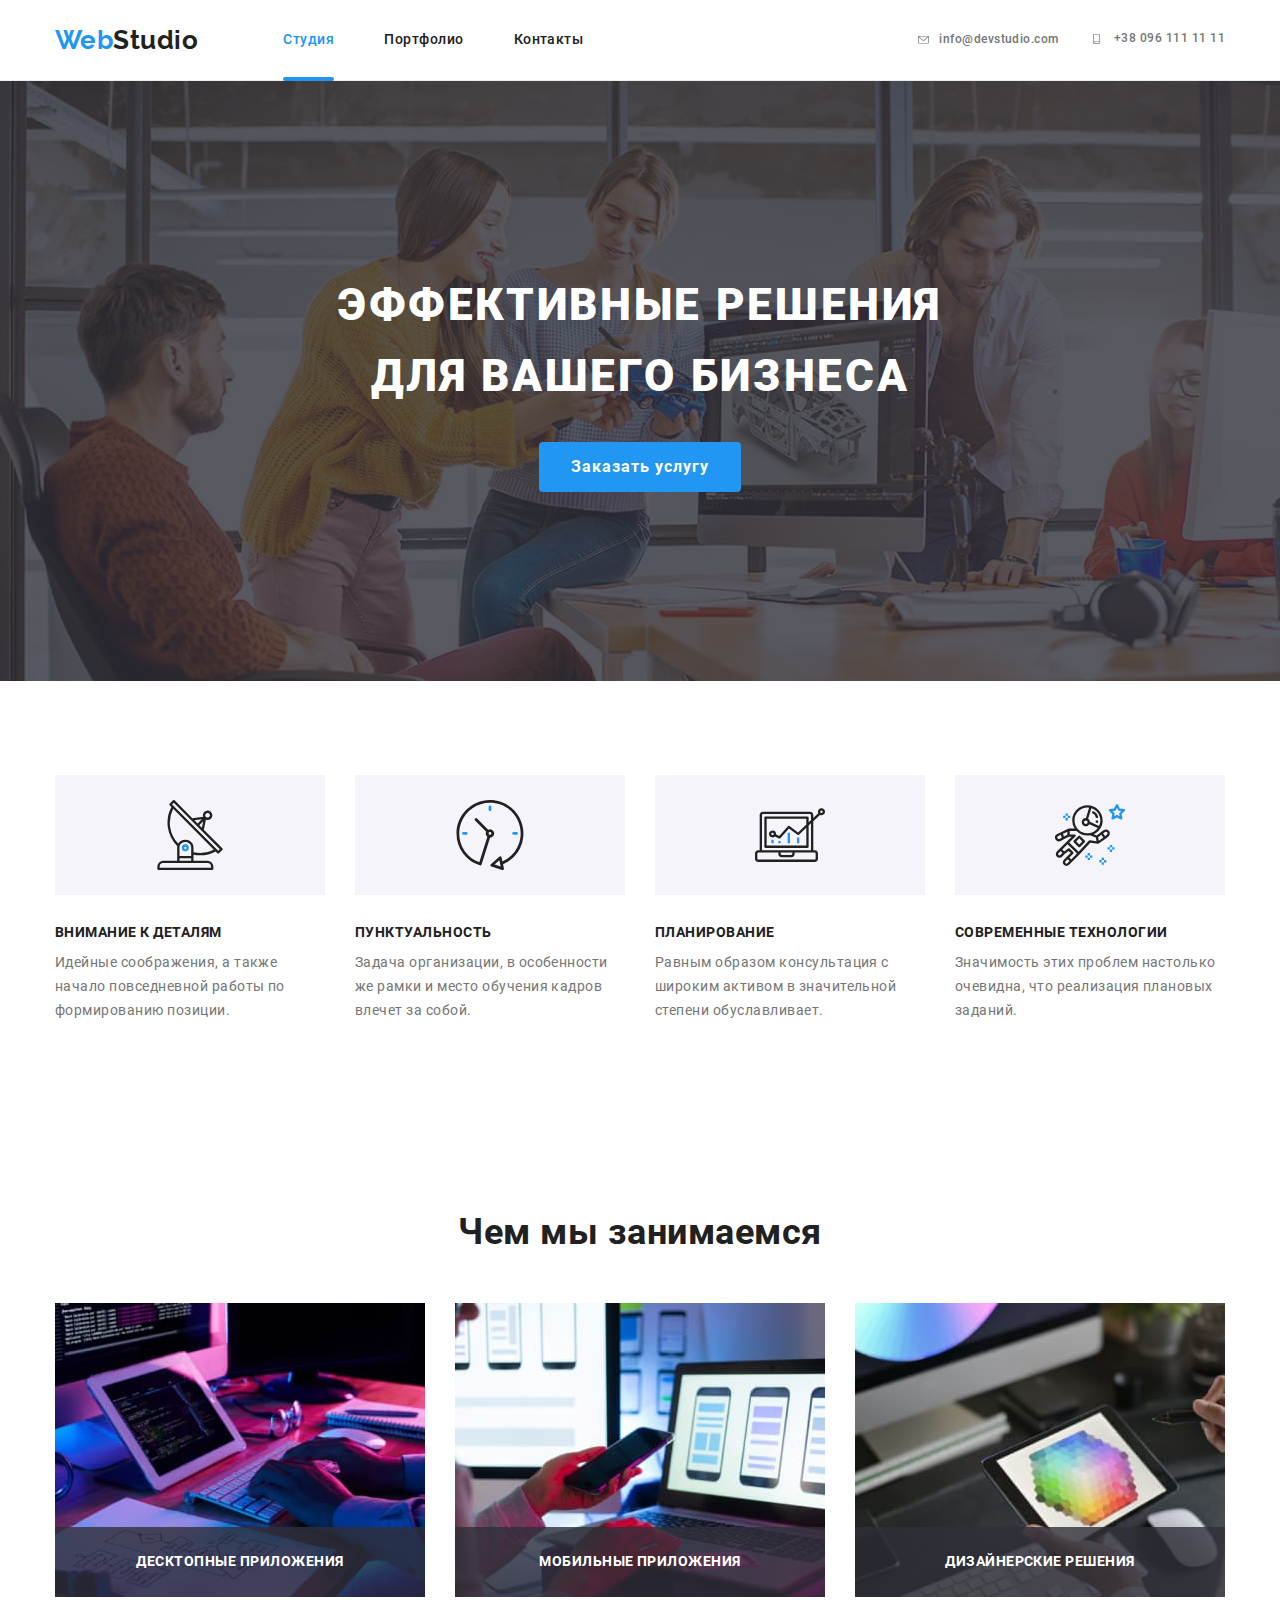
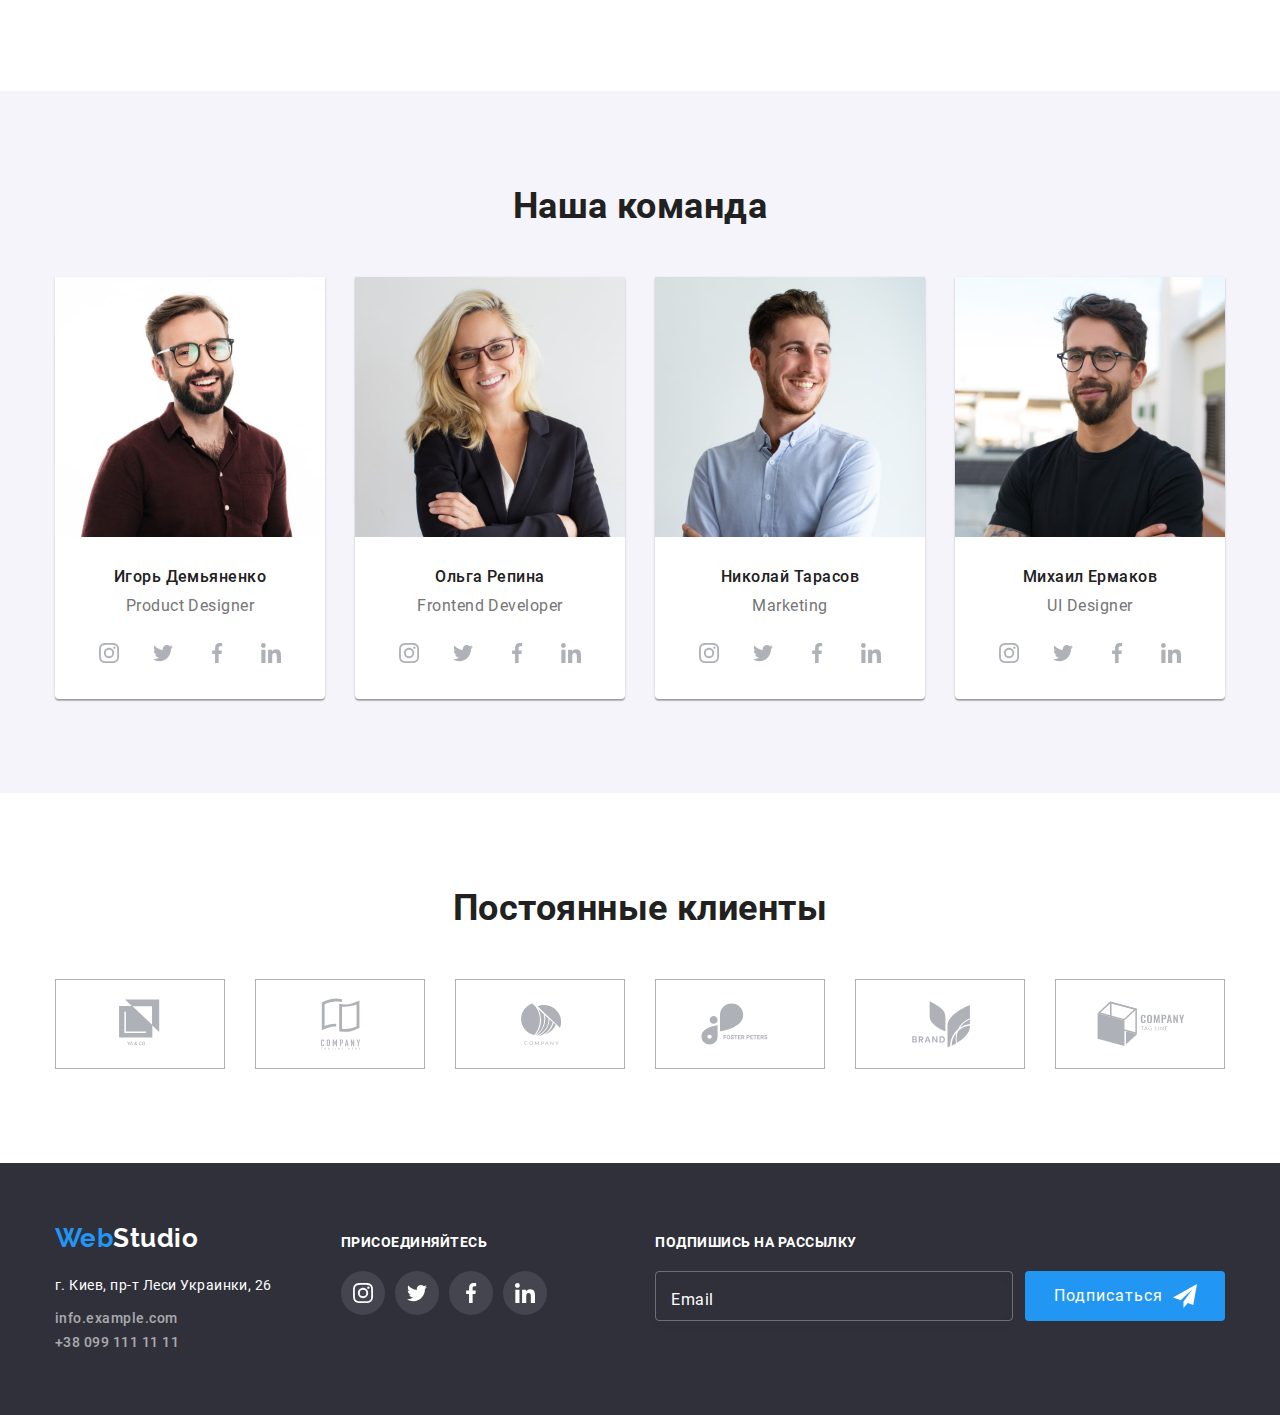
==== commit 7d762858: "переименовывает некоторые классы" ====
--- a/index.html
+++ b/index.html
@@ -74,7 +74,7 @@
   <!--Features Section-->
   <section class="features section">
     <div class="container">
-      <h2 class="features__title title--hidden">Особенности</h2> <!--скрыть-->
+      <h2 class="section__title--hidden">Особенности</h2> <!--скрыть-->
       
       <ul class="list">
         <!--Features item 1-->
--- a/css/main.min.css
+++ b/css/main.min.css
@@ -3,5 +3,5 @@
  Consolas,  'Liberation Mono',  Menlo,- monospace;font-size:1em}small{font-size:80%}sub,sup{font-size:75%;line-height:0;position:relative;vertical-align:baseline}sub{bottom:-0.25em}sup{top:-0.5em}button,input,optgroup,select,textarea{font-family:inherit;font-size:100%;line-height:1.15;margin:0}button,select{text-transform:none}button,[type='button'],[type='reset'],[type='submit']{-webkit-appearance:button}button::-moz-focus-inner,[type='button']::-moz-focus-inner,[type='reset']::-moz-focus-inner,[type='submit']::-moz-focus-inner{border-style:none;padding:0}button:-moz-focusring,[type='button']:-moz-focusring,[type='reset']:-moz-focusring,[type='submit']:-moz-focusring{outline:1px dotted ButtonText}legend{padding:0}progress{vertical-align:baseline}[type='number']::-webkit-inner-spin-button,[type='number']::-webkit-outer-spin-button{height:auto}[type='search']{-webkit-appearance:textfield;outline-offset:-2px}[type='search']::-webkit-search-decoration{-webkit-appearance:none}::-webkit-file-upload-button{-webkit-appearance:button;font:inherit}summary{display:list-item}.hero__button,.subscription-form__btn,.modal-form__btn-send{display:block;font-size:16px;border:none;border-radius:4px}.hero__button:hover,.subscription-form__btn:hover,.modal-form__btn-send:hover,.hero__button:focus,.subscription-form__btn:focus,.modal-form__btn-send:focus{outline:none;cursor:pointer}.hero__button,.subscription-form__btn,.modal-form__btn-send{color:var(--light-text);background-color:var(--accent);line-height:1.875;letter-spacing:0.06em}.top-menu__contacts-link,.nav__link{font-family:"Roboto-Medium", sans-serif;-webkit-transition:color 250ms cubic-bezier(0.4, 0, 0.2, 1);transition:color 250ms cubic-bezier(0.4, 0, 0.2, 1)}.top-menu__contacts-link:hover,.nav__link:hover,.top-menu__contacts-link:focus,.nav__link:focus{outline:none;border:none;color:var(--accent)}html{-webkit-box-sizing:border-box;box-sizing:border-box}*,*::before,*::after{-webkit-box-sizing:inherit;box-sizing:inherit}body{color:var(--main-text);background-color:var(--main-bg);font-family:"Roboto-Bold", sans-serif;letter-spacing:0.03em;padding-top:60px}@media screen and (min-width: 768px){body{padding-top:0}}h1,h2,h3,p{margin:0;pointer-events:none}a{text-decoration:none;color:var(--main-text)}a:hover{cursor:pointer}.container{padding-left:15px;padding-right:15px;margin-left:auto;margin-right:auto;width:100%}@media screen and (min-width: 480px){.container{width:480px}}@media screen and (min-width: 768px){.container{width:768px}}@media screen and (min-width: 1200px){.container{width:1200px}}.logo{display:-webkit-box;display:-ms-flexbox;display:flex;font-size:24px;line-height:1.19;font-family:"Raleway-Bold", sans-serif}@media screen and (min-width: 1200px){.logo{font-size:26px}}.logo--accent{color:var(--accent)}.logo--inverse{color:var(--light-text)}.is-hidden{opacity:0;pointer-events:none}.list{margin:0;padding:0;list-style:none;color:var(--main-text);display:-webkit-box;display:-ms-flexbox;display:flex;-webkit-box-orient:vertical;-webkit-box-direction:normal;-ms-flex-direction:column;flex-direction:column}@media screen and (min-width: 768px){.list{-webkit-box-orient:horizontal;-webkit-box-direction:normal;-ms-flex-direction:row;flex-direction:row;-ms-flex-wrap:wrap;flex-wrap:wrap}}.section{padding:60px 0}@media screen and (min-width: 1200px){.section{padding:94px 0}}.section__title{font-size:28px;line-height:1.18;text-align:center;margin-bottom:30px}@media screen and (min-width: 1200px){.section__title{font-size:36px;line-height:1.17;margin-bottom:50px}}.title--hidden{position:absolute !important;clip:rect(1px 1px 1px 1px);clip:rect(1px, 1px, 1px, 1px);padding:0 !important;border:0 !important;height:1px !important;width:1px !important;overflow:hidden}.item-title{font-size:14px;line-height:1.14}.social-links{-webkit-box-orient:horizontal;-webkit-box-direction:normal;-ms-flex-direction:row;flex-direction:row;-webkit-box-pack:center;-ms-flex-pack:center;justify-content:center}.social-links__item:not(:last-child){margin-right:10px}.social-link{display:-webkit-box;display:-ms-flexbox;display:flex;-webkit-box-pack:center;-ms-flex-pack:center;justify-content:center;-webkit-box-align:center;-ms-flex-align:center;align-items:center;width:44px;height:44px;border-radius:50%;background-color:var(--main-bg);color:var(--social-links);-webkit-transition:background-color 250ms cubic-bezier(0.4, 0, 0.2, 1),color 250ms cubic-bezier(0.4, 0, 0.2, 1);transition:background-color 250ms cubic-bezier(0.4, 0, 0.2, 1),color 250ms cubic-bezier(0.4, 0, 0.2, 1)}.social-link:hover,.social-link:focus{outline:none;border:none;color:var(--light-text);background-color:var(--accent)}.social-link__icon{width:20px;height:20px;fill:currentColor}.header{position:fixed;z-index:1;top:0px;width:100%;height:60px;display:-webkit-box;display:-ms-flexbox;display:flex;-webkit-box-pack:justify;-ms-flex-pack:justify;justify-content:space-between;-webkit-box-align:center;-ms-flex-align:center;align-items:center;background-color:var(--main-bg);border-bottom:1px solid var(--nav-underline)}@media screen and (min-width: 768px){.header{height:auto;position:static;-webkit-box-pack:start;-ms-flex-pack:start;justify-content:start}}.header__content{display:none}@media screen and (min-width: 768px){.header__content{display:-webkit-box;display:-ms-flexbox;display:flex;-webkit-box-align:center;-ms-flex-align:center;align-items:center;-webkit-box-pack:justify;-ms-flex-pack:justify;justify-content:space-between;width:100%}}.header__content--sticky{display:-webkit-box;display:-ms-flexbox;display:flex;-webkit-box-orient:vertical;-webkit-box-direction:normal;-ms-flex-direction:column;flex-direction:column;-webkit-box-pack:center;-ms-flex-pack:center;justify-content:center;-webkit-box-align:center;-ms-flex-align:center;align-items:center;position:absolute;background-color:var(--main-bg);top:60px;left:0;width:100%;padding-top:60px;padding-bottom:60px}@media screen and (min-width: 768px){.header__content--sticky{display:-webkit-box;display:-ms-flexbox;display:flex;-webkit-box-orient:horizontal;-webkit-box-direction:normal;-ms-flex-direction:row;flex-direction:row;-webkit-box-align:center;-ms-flex-align:center;align-items:center;-webkit-box-pack:justify;-ms-flex-pack:justify;justify-content:space-between;position:static;width:100%;padding-top:0;padding-bottom:0}}.top-menu{display:-webkit-box;display:-ms-flexbox;display:flex;-webkit-box-align:center;-ms-flex-align:center;align-items:center}.top-menu__contacts{display:-webkit-box;display:-ms-flexbox;display:flex;-webkit-box-orient:vertical;-webkit-box-direction:normal;-ms-flex-direction:column;flex-direction:column;-webkit-box-pack:center;-ms-flex-pack:center;justify-content:center}@media screen and (min-width: 1200px){.top-menu__contacts{margin-left:auto}}@media screen and (min-width: 1200px){.top-menu__contacts{-webkit-box-orient:horizontal;-webkit-box-direction:normal;-ms-flex-direction:row;flex-direction:row}}.top-menu__contacts-item:not(:last-child){margin-bottom:16px}@media screen and (min-width: 768px){.top-menu__contacts-item:not(:last-child){margin-bottom:10px}}@media screen and (min-width: 1200px){.top-menu__contacts-item:not(:last-child){margin-bottom:0;margin-right:30px}}.top-menu__contacts-link{display:-webkit-box;display:-ms-flexbox;display:flex;-webkit-box-align:center;-ms-flex-align:center;align-items:center;font-size:18px;color:var(--secondary-text)}@media screen and (min-width: 768px){.top-menu__contacts-link{font-size:12px}}.top-menu__contacts-icon{margin-right:10px;fill:currentColor}.icon--phone{width:15px;height:10px}@media screen and (min-width: 768px) and (max-width: 1200px){.icon--phone{width:10px;height:14px}}.icon--envelope{width:11px;height:16px}@media screen and (min-width: 768px) and (max-width: 1200px){.icon--envelope{width:14px;height:10px}}@media screen and (min-width: 768px){.nav__list{margin-left:81px}}@media screen and (min-width: 1200px){.nav__list{margin-left:85px}}.nav__list-item{display:-webkit-box;display:-ms-flexbox;display:flex;-webkit-box-pack:center;-ms-flex-pack:center;justify-content:center}.nav__list-item:not(:last-child){margin-bottom:40px}@media screen and (min-width: 768px){.nav__list-item:not(:last-child){margin-bottom:0;margin-right:50px}}.nav__list-item:last-child{margin-bottom:60px}@media screen and (min-width: 768px){.nav__list-item:last-child{margin-bottom:0}}.nav__link{position:relative;font-size:18px;line-height:1.17}@media screen and (min-width: 768px){.nav__link{font-size:14px;line-height:1.14;padding-top:32px;padding-bottom:32px}}.nav__link--active{color:var(--accent)}.nav__link--active::after{content:'';display:block;width:100%;height:4px;border-radius:2px;background-color:var(--accent);position:absolute;bottom:-8px}@media screen and (min-width: 768px){.nav__link--active::after{bottom:auto;top:77px}}.top-menu-btn{display:block;margin-left:auto;height:40px;width:40px;cursor:pointer;border:none;background-color:transparent}@media screen and (min-width: 768px){.top-menu-btn{display:none}}.top-menu-btn:hover,.top-menu-btn:focus{color:var(--accent);outline:none}.top-menu-btn__icon{width:40px;height:40px;fill:currentColor}.top-menu-btn__icon:focus{outline:none}.hero{min-height:400px;width:100%;padding-top:118px;display:-webkit-box;display:-ms-flexbox;display:flex;-webkit-box-align:center;-ms-flex-align:center;align-items:center;background-image:-webkit-gradient(linear, left top, left bottom, from(rgba(47,48,58,0.8))),url(../images/hero/header-img.jpg);background-image:linear-gradient(rgba(47,48,58,0.8)),url(../images/hero/header-img.jpg);background-repeat:no-repeat;background-size:cover;color:var(--light-text)}@media screen and (min-width: 768px){.hero{background-image:-webkit-gradient(linear, left top, left bottom, from(rgba(47,48,58,0.8))),url(../images/hero/header-tablet-img.jpg);background-image:linear-gradient(rgba(47,48,58,0.8)),url(../images/hero/header-tablet-img.jpg)}}@media screen and (min-width: 1200px){.hero{padding-top:0;min-height:600px;background-image:-webkit-gradient(linear, left top, left bottom, from(rgba(47,48,58,0.8))),url(../images/hero/header-desktop-img.jpg);background-image:linear-gradient(rgba(47,48,58,0.8)),url(../images/hero/header-desktop-img.jpg)}}.hero__container{max-width:450px;padding:0 15px;display:-webkit-box;display:-ms-flexbox;display:flex;-webkit-box-orient:vertical;-webkit-box-direction:normal;-ms-flex-direction:column;flex-direction:column}@media screen and (min-width: 1200px){.hero__container{max-width:730px;margin:auto}}.hero__title{margin-bottom:30px;margin-left:auto;margin-right:auto;font-family:"Roboto-Black", sans-serif;font-weight:900;font-size:26px;line-height:1.615;letter-spacing:0.06em;text-transform:uppercase;text-align:center}@media screen and (min-width: 1200px){.hero__title{font-size:44px}}.hero__button{margin-left:auto;margin-right:auto;padding:10px 32px;color:currentColor}.features__item{width:100%}.features__item:not(:last-child){margin-bottom:30px}@media screen and (min-width: 768px){.features__item{width:calc((100% - (2 - 1) * 30px) / 2)}.features__item:nth-child(odd){margin-right:30px}.features__item:not(:nth-last-child(-n+2)){margin-bottom:30px}}@media screen and (min-width: 1200px){.features__item{width:calc((100% - (4 - 1) * 30px) / 4)}.features__item:not(:last-child){margin-bottom:0;margin-right:30px}}.features__item-icon{width:70px;height:70px;color:currentColor;margin-right:auto;margin-left:auto}.features__item-title{margin-bottom:10px;text-transform:uppercase;text-align:center}@media screen and (min-width: 768px){.features__item-title{text-align:left}}.features__item-text{font-family:"Roboto-Regular", sans-serif;font-size:14px;line-height:1.71;color:var(--secondary-text)}.features__svg-container{display:-webkit-box;display:-ms-flexbox;display:flex;background-color:var(--secondary-bg);margin-bottom:30px;padding-top:25px;padding-bottom:25px}.activities{display:none}@media screen and (min-width: 1200px){.activities{display:-webkit-box;display:-ms-flexbox;display:flex;padding-bottom:94px}}.activities__item{width:calc((100% - (3 - 1) * 30px) / 3);position:relative}.activities__item:not(:last-child){margin-right:30px}.activities__item-img{display:block}.activities__item-title{position:absolute;width:100%;bottom:0;padding-top:27px;padding-bottom:27px;background-color:var(--activity-title-bg);text-align:center;text-transform:uppercase;color:var(--light-text)}.team{background-color:var(--secondary-bg)}.team__card{width:100%;padding-bottom:24px;font-size:16px;line-height:1.187;background-color:var(--main-bg);text-align:center;-webkit-box-shadow:0px 2px 1px rgba(0,0,0,0.2),0px 1px 1px rgba(0,0,0,0.14),0px 1px 3px rgba(0,0,0,0.12);box-shadow:0px 2px 1px rgba(0,0,0,0.2),0px 1px 1px rgba(0,0,0,0.14),0px 1px 3px rgba(0,0,0,0.12);border-radius:0px 0px 4px 4px}.team__card:not(:last-child){margin-bottom:30px}@media screen and (min-width: 768px){.team__card{width:calc((100% - (2 - 1) * 30px) / 2)}.team__card:not(:last-child){margin:0}.team__card:nth-child(odd){margin-right:30px}.team__card:not(:nth-last-child(-n+2)){margin-bottom:30px}}@media screen and (min-width: 1200px){.team__card{width:calc((100% - (4 - 1) * 30px) / 4)}.team__card:not(:last-child){margin-bottom:0;margin-right:30px}}.team__card-img{display:block;width:100%;margin-bottom:30px}.team__card-name{margin-bottom:10px;font-family:"Roboto-Medium", sans-serif;font-size:16px;font-weight:500}.team__card-position{margin-bottom:16px;font-family:"Roboto-Regular", sans-serif;color:var(--secondary-text);font-weight:400}.clients__list{display:-webkit-box;display:-ms-flexbox;display:flex;-webkit-box-orient:horizontal;-webkit-box-direction:normal;-ms-flex-direction:row;flex-direction:row;-ms-flex-wrap:wrap;flex-wrap:wrap}.clients__link{display:-webkit-box;display:-ms-flexbox;display:flex;width:100%;height:90px;border:1px solid var(--social-links);color:var(--social-links);-webkit-transition:color 250ms cubic-bezier(0.4, 0, 0.2, 1),border-color 250ms cubic-bezier(0.4, 0, 0.2, 1);transition:color 250ms cubic-bezier(0.4, 0, 0.2, 1),border-color 250ms cubic-bezier(0.4, 0, 0.2, 1)}.clients__link:hover,.clients__link:focus{outline:none;color:var(--accent);border-color:var(--accent)}.clients__logo{width:100%;fill:currentColor}.clients__item{width:calc((100% - (2 - 1) * 30px) / 2)}.clients__item:not(:nth-last-child(-n+2)){margin-bottom:30px}.clients__item:nth-child(odd){margin-right:30px}@media screen and (min-width: 1200px){.clients__item{width:calc((100% - (6 - 1) * 30px) / 6)}.clients__item:not(:last-child){margin-right:30px}}.footer{color:var(--light-text);font-family:"Roboto-Regular";font-size:14px;line-height:1.71;background-color:var(--footer-bg)}.footer__container{padding-top:60px;padding-bottom:60px;text-align:center}@media screen and (min-width: 768px){.footer__container{display:-webkit-box;display:-ms-flexbox;display:flex;-ms-flex-wrap:wrap;flex-wrap:wrap;-webkit-box-pack:center;-ms-flex-pack:center;justify-content:center}}@media screen and (min-width: 1200px){.footer__container{-webkit-box-pack:start;-ms-flex-pack:start;justify-content:start;-webkit-box-align:baseline;-ms-flex-align:baseline;align-items:baseline;text-align:left}}.footer__action-text{display:block;margin-bottom:20px;font-family:"Roboto-Bold";font-style:normal;text-transform:uppercase;line-height:1.14}.footer__logo{margin-bottom:20px;display:-webkit-box;display:-ms-flexbox;display:flex;-webkit-box-pack:center;-ms-flex-pack:center;justify-content:center}@media screen and (min-width: 1200px){.footer__logo{-webkit-box-pack:start;-ms-flex-pack:start;justify-content:start}}.footer__contacts-container{margin-bottom:60px}@media screen and (min-width: 768px){.footer__contacts-container{margin-right:165px}}@media screen and (min-width: 1200px){.footer__contacts-container{margin-bottom:0px;margin-right:69px}}.footer__contacts-item{margin-bottom:9px}.footer__address{font-style:normal}.footer__contacts-link{display:block;color:var(--footer-contacts)}.footer__social-links{margin-bottom:60px}@media screen and (min-width: 1200px){.footer__social-links{margin-bottom:0;margin-right:94px}}.footer__social-link{color:var(--light-text);background-color:var(--footer-social-bg)}@media screen and (min-width: 1200px){.subscription-form{margin-left:auto}}.subscription-form__controls{display:-webkit-box;display:-ms-flexbox;display:flex;-webkit-box-pack:center;-ms-flex-pack:center;justify-content:center;-ms-flex-wrap:wrap;flex-wrap:wrap;position:relative}@media screen and (min-width: 768px){.subscription-form__controls{width:450px}}@media screen and (min-width: 1200px){.subscription-form__controls{width:auto;-webkit-box-pack:start;-ms-flex-pack:start;justify-content:start}}.subscription-form__email-label{position:absolute;top:15px;left:16px;font-size:16px;-webkit-transition:color 250ms cubic-bezier(0.4, 0, 0.2, 1),-webkit-transform 250ms cubic-bezier(0.4, 0, 0.2, 1);transition:color 250ms cubic-bezier(0.4, 0, 0.2, 1),-webkit-transform 250ms cubic-bezier(0.4, 0, 0.2, 1);transition:color 250ms cubic-bezier(0.4, 0, 0.2, 1),transform 250ms cubic-bezier(0.4, 0, 0.2, 1);transition:color 250ms cubic-bezier(0.4, 0, 0.2, 1),transform 250ms cubic-bezier(0.4, 0, 0.2, 1),-webkit-transform 250ms cubic-bezier(0.4, 0, 0.2, 1)}.subscription-form__email-input:hover+.subscription-form__email-label,.subscription-form__email-input:focus+.subscription-form__email-label,.subscription-form__email-input:not(:placeholder-shown)+.subscription-form__email-label{color:var(--accent);-webkit-transform:translateY(-150%);transform:translateY(-150%)}.subscription-form__email-input{height:50px;width:100%;margin-bottom:20px;color:var(--light-text);font-family:"Roboto-Regular", sans-serif;font-size:16px;border:1px solid rgba(255,255,255,0.3);-webkit-filter:drop-shadow(0px 4px 4px rgba(0,0,0,0.15));filter:drop-shadow(0px 4px 4px rgba(0,0,0,0.15));border-radius:4px;background-color:transparent;-webkit-transition:border-color 250ms cubic-bezier(0.4, 0, 0.2, 1);transition:border-color 250ms cubic-bezier(0.4, 0, 0.2, 1)}@media screen and (min-width: 768px){.subscription-form__email-input{width:450px}}@media screen and (min-width: 1200px){.subscription-form__email-input{margin-bottom:0;margin-right:12px;width:358px}}.subscription-form__email-input:hover,.subscription-form__email-input:focus{outline:none;border-color:var(--accent)}.subscription-form__btn{display:-webkit-box;display:-ms-flexbox;display:flex;-webkit-box-align:center;-ms-flex-align:center;align-items:center;padding-top:10px;padding-bottom:10px;padding-left:29px;padding-right:28px}.icon-send{margin-left:10px;width:24px;height:24px;fill:currentColor}.backdrop{position:fixed;top:0;left:0;width:100%;height:100%;z-index:100;overflow-y:auto;background-color:rgba(0,0,0,0.2)}.modal-form{position:absolute;top:93px;left:50%;-webkit-transform:translateX(-50%);transform:translateX(-50%);padding:40px;width:100%;overflow-y:auto;z-index:100;color:var(--secondary-text);font-family:"Roboto-Normal";background-color:var(--main-bg);-webkit-box-shadow:0px 2px 1px rgba(0,0,0,0.2),0px 1px 1px rgba(0,0,0,0.14),0px 1px 3px rgba(0,0,0,0.12);box-shadow:0px 2px 1px rgba(0,0,0,0.2),0px 1px 1px rgba(0,0,0,0.14),0px 1px 3px rgba(0,0,0,0.12);border-radius:4px}@media screen and (min-width: 480px){.modal-form{width:450px}}@media screen and (min-width: 1200px){.modal-form{top:50%;-webkit-transform:translate(-50%, -50%);transform:translate(-50%, -50%)}}.modal-form__action-text{display:block;margin-bottom:30px;font-style:normal;font-family:"Roboto-Bold", sans-serif;font-size:20px;line-height:1.15;text-align:center}@media screen and (min-width: 1200px){.modal-form__action-text{text-align:left}}.modal-form__btn-close{position:absolute;top:8px;right:8px;min-height:30px;min-width:30px;display:-webkit-box;display:-ms-flexbox;display:flex;-webkit-box-align:center;-ms-flex-align:center;align-items:center;-webkit-box-pack:center;-ms-flex-pack:center;justify-content:center;border:1px solid rgba(0,0,0,0.1);border-radius:50%;background-color:var(--main-bg);color:var(--main-text);-webkit-transition:color 250ms cubic-bezier(0.4, 0, 0.2, 1);transition:color 250ms cubic-bezier(0.4, 0, 0.2, 1)}.modal-form__btn-close:hover,.modal-form__btn-close:focus{outline:none;cursor:pointer;color:var(--accent)}.modal-form__icon-close{height:18px;width:18px;fill:currentColor}.modal-form__input-container{position:relative}.modal-form__input-container:not(:last-child){margin-bottom:28px}.modal-form__input-container:last-child{margin-bottom:20px}.modal-form__input{width:100%;height:40px;padding-left:42px;border:1px solid rgba(33,33,33,0.2);border-radius:4px;-webkit-transition:border-color 250ms cubic-bezier(0.4, 0, 0.2, 1);transition:border-color 250ms cubic-bezier(0.4, 0, 0.2, 1)}.modal-form__input:hover,.modal-form__input:focus{outline:none;border-color:var(--accent)}.modal-form__label{position:absolute;top:12px;left:42px;height:14px;font-size:14px;line-height:1.17;letter-spacing:0.01em;-webkit-transition:color 250ms cubic-bezier(0.4, 0, 0.2, 1),-webkit-transform 250ms cubic-bezier(0.4, 0, 0.2, 1);transition:color 250ms cubic-bezier(0.4, 0, 0.2, 1),-webkit-transform 250ms cubic-bezier(0.4, 0, 0.2, 1);transition:color 250ms cubic-bezier(0.4, 0, 0.2, 1),transform 250ms cubic-bezier(0.4, 0, 0.2, 1);transition:color 250ms cubic-bezier(0.4, 0, 0.2, 1),transform 250ms cubic-bezier(0.4, 0, 0.2, 1),-webkit-transform 250ms cubic-bezier(0.4, 0, 0.2, 1)}.modal-form__input:hover+.modal-form__label,.modal-form__input:focus+.modal-form__label,.modal-form__input:not(:placeholder-shown)+.modal-form__label{color:var(--accent);font-size:12px;-webkit-transform:translate(-26px, -200%);transform:translate(-26px, -200%)}.modal-form__input-icon{display:inline-block;width:18px;height:18px;position:absolute;left:16px;top:50%;-webkit-transform:translateY(-50%);transform:translateY(-50%);-webkit-transition:fill 250ms cubic-bezier(0.4, 0, 0.2, 1);transition:fill 250ms cubic-bezier(0.4, 0, 0.2, 1)}.modal-form__input:hover ~ .modal-form__input-icon,.modal-form__input:focus ~ .modal-form__input-icon{fill:var(--accent)}.modal-form__comment{resize:none;height:120px}.license-agreement{margin-bottom:30px}.license-agreement__checkbox{position:absolute;visibility:hidden}.license-agreement__label{display:-webkit-box;display:-ms-flexbox;display:flex;-webkit-box-align:center;-ms-flex-align:center;align-items:center;font-size:12px}@media screen and (min-width: 1200px){.license-agreement__label{font-size:14px}}.license-agreement__label:hover{cursor:pointer}.license-agreement__label::before{content:'';display:inline-block;margin-right:7px;width:18px;height:18px;background-image:url("../images/icons/license-checkbox.svg");background-repeat:no-repeat;background-position:center;background-size:contain}.license-agreement__checkbox:checked+.license-agreement__label::before{background-image:url("../images/icons/license-checkbox-checked.svg")}.label-inner{display:inline}.license-agreement__link{font-family:"Roboto-Normal", sans-serif;font-size:12px;line-height:1.714;text-decoration:underline;display:inline;color:var(--accent)}@media screen and (min-width: 1200px){.license-agreement__link{font-size:14px}}.modal-form__btn-send{margin-left:auto;margin-right:auto;padding-top:10px;padding-bottom:10px;padding-left:56px;padding-right:55px;-webkit-box-shadow:0px 4px 4px rgba(0,0,0,0.15);box-shadow:0px 4px 4px rgba(0,0,0,0.15);-webkit-transition:background-color 250ms cubic-bezier(0.4, 0, 0.2, 1);transition:background-color 250ms cubic-bezier(0.4, 0, 0.2, 1)}.modal-form__btn-send:hover,.modal-form__btn-send:focus{background-color:#188CE8}
+ monospace;font-size:1em}small{font-size:80%}sub,sup{font-size:75%;line-height:0;position:relative;vertical-align:baseline}sub{bottom:-0.25em}sup{top:-0.5em}button,input,optgroup,select,textarea{font-family:inherit;font-size:100%;line-height:1.15;margin:0}button,select{text-transform:none}button,[type='button'],[type='reset'],[type='submit']{-webkit-appearance:button}button::-moz-focus-inner,[type='button']::-moz-focus-inner,[type='reset']::-moz-focus-inner,[type='submit']::-moz-focus-inner{border-style:none;padding:0}button:-moz-focusring,[type='button']:-moz-focusring,[type='reset']:-moz-focusring,[type='submit']:-moz-focusring{outline:1px dotted ButtonText}legend{padding:0}progress{vertical-align:baseline}[type='number']::-webkit-inner-spin-button,[type='number']::-webkit-outer-spin-button{height:auto}[type='search']{-webkit-appearance:textfield;outline-offset:-2px}[type='search']::-webkit-search-decoration{-webkit-appearance:none}::-webkit-file-upload-button{-webkit-appearance:button;font:inherit}summary{display:list-item}.hero__button,.subscription-form__btn,.modal-form__btn-send{display:block;font-size:16px;border:none;border-radius:4px}.hero__button:hover,.subscription-form__btn:hover,.modal-form__btn-send:hover,.hero__button:focus,.subscription-form__btn:focus,.modal-form__btn-send:focus{outline:none;cursor:pointer}.hero__button,.subscription-form__btn,.modal-form__btn-send{color:var(--light-text);background-color:var(--accent);line-height:1.875;letter-spacing:0.06em}.top-menu__contacts-link,.nav__link,.footer__contacts-link{font-family:"Roboto-Medium", sans-serif;-webkit-transition:color 250ms cubic-bezier(0.4, 0, 0.2, 1);transition:color 250ms cubic-bezier(0.4, 0, 0.2, 1)}.top-menu__contacts-link:hover,.nav__link:hover,.footer__contacts-link:hover,.top-menu__contacts-link:focus,.nav__link:focus,.footer__contacts-link:focus{outline:none;border:none;color:var(--accent)}html{-webkit-box-sizing:border-box;box-sizing:border-box}*,*::before,*::after{-webkit-box-sizing:inherit;box-sizing:inherit}body{color:var(--main-text);background-color:var(--main-bg);font-family:"Roboto-Bold", sans-serif;letter-spacing:0.03em;padding-top:60px}@media screen and (min-width: 768px){body{padding-top:0}}h1,h2,h3,p{margin:0;pointer-events:none}a{text-decoration:none;color:var(--main-text)}a:hover{cursor:pointer}.container{padding-left:15px;padding-right:15px;margin-left:auto;margin-right:auto;width:100%}@media screen and (min-width: 480px){.container{width:480px}}@media screen and (min-width: 768px){.container{width:768px}}@media screen and (min-width: 1200px){.container{width:1200px}}.logo{display:-webkit-box;display:-ms-flexbox;display:flex;font-size:24px;line-height:1.19;font-family:"Raleway-Bold", sans-serif}@media screen and (min-width: 1200px){.logo{font-size:26px}}.logo--accent{color:var(--accent)}.logo--inverse{color:var(--light-text)}.is-hidden{opacity:0;pointer-events:none}.list{margin:0;padding:0;list-style:none;color:var(--main-text);display:-webkit-box;display:-ms-flexbox;display:flex;-webkit-box-orient:vertical;-webkit-box-direction:normal;-ms-flex-direction:column;flex-direction:column}@media screen and (min-width: 768px){.list{-webkit-box-orient:horizontal;-webkit-box-direction:normal;-ms-flex-direction:row;flex-direction:row;-ms-flex-wrap:wrap;flex-wrap:wrap}}.section{padding:60px 0}@media screen and (min-width: 1200px){.section{padding:94px 0}}.section__title{font-size:28px;line-height:1.18;text-align:center;margin-bottom:30px}@media screen and (min-width: 1200px){.section__title{font-size:36px;line-height:1.17;margin-bottom:50px}}.section__title--hidden{position:absolute !important;clip:rect(1px 1px 1px 1px);clip:rect(1px, 1px, 1px, 1px);padding:0 !important;border:0 !important;height:1px !important;width:1px !important;overflow:hidden}.item-title{font-size:14px;line-height:1.14}.social-links{-webkit-box-orient:horizontal;-webkit-box-direction:normal;-ms-flex-direction:row;flex-direction:row;-webkit-box-pack:center;-ms-flex-pack:center;justify-content:center}.social-links__item:not(:last-child){margin-right:10px}.social-link{display:-webkit-box;display:-ms-flexbox;display:flex;-webkit-box-pack:center;-ms-flex-pack:center;justify-content:center;-webkit-box-align:center;-ms-flex-align:center;align-items:center;width:44px;height:44px;border-radius:50%;background-color:var(--main-bg);color:var(--social-links);-webkit-transition:background-color 250ms cubic-bezier(0.4, 0, 0.2, 1),color 250ms cubic-bezier(0.4, 0, 0.2, 1);transition:background-color 250ms cubic-bezier(0.4, 0, 0.2, 1),color 250ms cubic-bezier(0.4, 0, 0.2, 1)}.social-link:hover,.social-link:focus{outline:none;border:none;color:var(--light-text);background-color:var(--accent)}.social-link__icon{width:20px;height:20px;fill:currentColor}.header{position:fixed;z-index:1;top:0px;width:100%;height:60px;display:-webkit-box;display:-ms-flexbox;display:flex;-webkit-box-pack:justify;-ms-flex-pack:justify;justify-content:space-between;-webkit-box-align:center;-ms-flex-align:center;align-items:center;background-color:var(--main-bg);border-bottom:1px solid var(--nav-underline)}@media screen and (min-width: 768px){.header{height:auto;position:static;-webkit-box-pack:start;-ms-flex-pack:start;justify-content:start}}.header__content{display:none}@media screen and (min-width: 768px){.header__content{display:-webkit-box;display:-ms-flexbox;display:flex;-webkit-box-align:center;-ms-flex-align:center;align-items:center;-webkit-box-pack:justify;-ms-flex-pack:justify;justify-content:space-between;width:100%}}.header__content--sticky{display:-webkit-box;display:-ms-flexbox;display:flex;-webkit-box-orient:vertical;-webkit-box-direction:normal;-ms-flex-direction:column;flex-direction:column;-webkit-box-pack:center;-ms-flex-pack:center;justify-content:center;-webkit-box-align:center;-ms-flex-align:center;align-items:center;position:absolute;background-color:var(--main-bg);top:60px;left:0;width:100%;padding-top:60px;padding-bottom:60px}@media screen and (min-width: 768px){.header__content--sticky{display:-webkit-box;display:-ms-flexbox;display:flex;-webkit-box-orient:horizontal;-webkit-box-direction:normal;-ms-flex-direction:row;flex-direction:row;-webkit-box-align:center;-ms-flex-align:center;align-items:center;-webkit-box-pack:justify;-ms-flex-pack:justify;justify-content:space-between;position:static;width:100%;padding-top:0;padding-bottom:0}}.top-menu{display:-webkit-box;display:-ms-flexbox;display:flex;-webkit-box-align:center;-ms-flex-align:center;align-items:center}.top-menu__contacts{display:-webkit-box;display:-ms-flexbox;display:flex;-webkit-box-orient:vertical;-webkit-box-direction:normal;-ms-flex-direction:column;flex-direction:column;-webkit-box-pack:center;-ms-flex-pack:center;justify-content:center}@media screen and (min-width: 1200px){.top-menu__contacts{margin-left:auto}}@media screen and (min-width: 1200px){.top-menu__contacts{-webkit-box-orient:horizontal;-webkit-box-direction:normal;-ms-flex-direction:row;flex-direction:row}}.top-menu__contacts-item:not(:last-child){margin-bottom:16px}@media screen and (min-width: 768px){.top-menu__contacts-item:not(:last-child){margin-bottom:10px}}@media screen and (min-width: 1200px){.top-menu__contacts-item:not(:last-child){margin-bottom:0;margin-right:30px}}.top-menu__contacts-link{display:-webkit-box;display:-ms-flexbox;display:flex;-webkit-box-align:center;-ms-flex-align:center;align-items:center;font-size:18px;color:var(--secondary-text)}@media screen and (min-width: 768px){.top-menu__contacts-link{font-size:12px}}.top-menu__contacts-icon{margin-right:10px;fill:currentColor}.icon--phone{width:15px;height:10px}@media screen and (min-width: 768px) and (max-width: 1200px){.icon--phone{width:10px;height:14px}}.icon--envelope{width:11px;height:16px}@media screen and (min-width: 768px) and (max-width: 1200px){.icon--envelope{width:14px;height:10px}}@media screen and (min-width: 768px){.nav__list{margin-left:81px}}@media screen and (min-width: 1200px){.nav__list{margin-left:85px}}.nav__list-item{display:-webkit-box;display:-ms-flexbox;display:flex;-webkit-box-pack:center;-ms-flex-pack:center;justify-content:center}.nav__list-item:not(:last-child){margin-bottom:40px}@media screen and (min-width: 768px){.nav__list-item:not(:last-child){margin-bottom:0;margin-right:50px}}.nav__list-item:last-child{margin-bottom:60px}@media screen and (min-width: 768px){.nav__list-item:last-child{margin-bottom:0}}.nav__link{position:relative;font-size:18px;line-height:1.17}@media screen and (min-width: 768px){.nav__link{font-size:14px;line-height:1.14;padding-top:32px;padding-bottom:32px}}.nav__link--active{color:var(--accent)}.nav__link--active::after{content:'';display:block;width:100%;height:4px;border-radius:2px;background-color:var(--accent);position:absolute;bottom:-8px}@media screen and (min-width: 768px){.nav__link--active::after{bottom:auto;top:77px}}.top-menu-btn{display:block;margin-left:auto;height:40px;width:40px;cursor:pointer;border:none;background-color:transparent}@media screen and (min-width: 768px){.top-menu-btn{display:none}}.top-menu-btn:hover,.top-menu-btn:focus{color:var(--accent);outline:none}.top-menu-btn__icon{width:40px;height:40px;fill:currentColor}.top-menu-btn__icon:focus{outline:none}.hero{min-height:400px;width:100%;display:-webkit-box;display:-ms-flexbox;display:flex;-webkit-box-align:center;-ms-flex-align:center;align-items:center;background-image:-webkit-gradient(linear, left top, left bottom, from(rgba(47,48,58,0.8))),url(../images/hero/header-img.jpg);background-image:linear-gradient(rgba(47,48,58,0.8)),url(../images/hero/header-img.jpg);background-repeat:no-repeat;background-size:cover;color:var(--light-text)}@media screen and (min-width: 768px){.hero{background-image:-webkit-gradient(linear, left top, left bottom, from(rgba(47,48,58,0.8))),url(../images/hero/header-tablet-img.jpg);background-image:linear-gradient(rgba(47,48,58,0.8)),url(../images/hero/header-tablet-img.jpg)}}@media screen and (min-width: 1200px){.hero{padding-top:0;min-height:600px;background-image:-webkit-gradient(linear, left top, left bottom, from(rgba(47,48,58,0.8))),url(../images/hero/header-desktop-img.jpg);background-image:linear-gradient(rgba(47,48,58,0.8)),url(../images/hero/header-desktop-img.jpg)}}.hero__container{max-width:100%;padding:30px 15px;display:-webkit-box;display:-ms-flexbox;display:flex;-webkit-box-orient:vertical;-webkit-box-direction:normal;-ms-flex-direction:column;flex-direction:column}@media screen and (min-width: 480px){.hero__container{max-width:450px;margin:auto}}@media screen and (min-width: 1200px){.hero__container{max-width:730px;margin:auto}}.hero__title{margin-bottom:30px;margin-left:auto;margin-right:auto;font-family:"Roboto-Black", sans-serif;font-weight:900;font-size:26px;line-height:1.615;letter-spacing:0.06em;text-transform:uppercase;text-align:center}@media screen and (min-width: 1200px){.hero__title{font-size:44px}}.hero__button{margin-left:auto;margin-right:auto;padding:10px 32px;color:currentColor}.features__item{width:100%}.features__item:not(:last-child){margin-bottom:30px}@media screen and (min-width: 768px){.features__item{width:calc((100% - (2 - 1) * 30px) / 2)}.features__item:not(:last-child){margin-bottom:0px}.features__item:nth-child(odd){margin-right:30px}.features__item:not(:nth-last-child(-n+2)){margin-bottom:30px}}@media screen and (min-width: 1200px){.features__item{width:calc((100% - (4 - 1) * 30px) / 4)}.features__item:not(:last-child){margin-bottom:0;margin-right:30px}}.features__item-icon{width:70px;height:70px;color:currentColor;margin-right:auto;margin-left:auto}.features__item-title{margin-bottom:10px;text-transform:uppercase;text-align:center}@media screen and (min-width: 768px){.features__item-title{text-align:left}}.features__item-text{font-family:"Roboto-Regular", sans-serif;font-size:14px;line-height:1.71;color:var(--secondary-text)}.features__svg-container{display:-webkit-box;display:-ms-flexbox;display:flex;background-color:var(--secondary-bg);margin-bottom:30px;padding-top:25px;padding-bottom:25px}.activities{display:none}@media screen and (min-width: 1200px){.activities{display:-webkit-box;display:-ms-flexbox;display:flex;padding-bottom:94px}}.activities__item{width:calc((100% - (3 - 1) * 30px) / 3);position:relative}.activities__item:not(:last-child){margin-right:30px}.activities__item-img{display:block}.activities__item-title{position:absolute;width:100%;bottom:0;padding-top:27px;padding-bottom:27px;background-color:var(--activity-title-bg);text-align:center;text-transform:uppercase;color:var(--light-text)}.team{background-color:var(--secondary-bg)}.team__card{width:100%;padding-bottom:24px;font-size:16px;line-height:1.187;background-color:var(--main-bg);text-align:center;-webkit-box-shadow:0px 2px 1px rgba(0,0,0,0.2),0px 1px 1px rgba(0,0,0,0.14),0px 1px 3px rgba(0,0,0,0.12);box-shadow:0px 2px 1px rgba(0,0,0,0.2),0px 1px 1px rgba(0,0,0,0.14),0px 1px 3px rgba(0,0,0,0.12);border-radius:0px 0px 4px 4px}.team__card:not(:last-child){margin-bottom:30px}@media screen and (min-width: 768px){.team__card{width:calc((100% - (2 - 1) * 30px) / 2)}.team__card:not(:last-child){margin:0}.team__card:nth-child(odd){margin-right:30px}.team__card:not(:nth-last-child(-n+2)){margin-bottom:30px}}@media screen and (min-width: 1200px){.team__card{width:calc((100% - (4 - 1) * 30px) / 4)}.team__card:not(:last-child){margin-bottom:0;margin-right:30px}}.team__card-img{display:block;width:100%;margin-bottom:30px}.team__card-name{margin-bottom:10px;font-family:"Roboto-Medium", sans-serif;font-size:16px;font-weight:500}.team__card-position{margin-bottom:16px;font-family:"Roboto-Regular", sans-serif;color:var(--secondary-text);font-weight:400}.clients__list{display:-webkit-box;display:-ms-flexbox;display:flex;-webkit-box-orient:horizontal;-webkit-box-direction:normal;-ms-flex-direction:row;flex-direction:row;-ms-flex-wrap:wrap;flex-wrap:wrap}.clients__link{display:-webkit-box;display:-ms-flexbox;display:flex;height:90px;border:1px solid var(--social-links);color:var(--social-links);-webkit-transition:color 250ms cubic-bezier(0.4, 0, 0.2, 1),border-color 250ms cubic-bezier(0.4, 0, 0.2, 1);transition:color 250ms cubic-bezier(0.4, 0, 0.2, 1),border-color 250ms cubic-bezier(0.4, 0, 0.2, 1)}.clients__link:hover,.clients__link:focus{outline:none;color:var(--accent);border-color:var(--accent)}.clients__logo{fill:currentColor}.clients__item{width:calc((100% - (2 - 1) * 30px) / 2)}.clients__item:not(:nth-last-child(-n+2)){margin-bottom:30px}.clients__item:nth-child(odd){margin-right:30px}@media screen and (min-width: 768px){.clients__item{width:calc((100% - (3 - 1) * 30px) / 3)}.clients__item:not(:nth-last-child(-n+2)){margin-bottom:0}.clients__item:nth-child(odd){margin-right:0}.clients__item:not(:nth-last-child(-n+3)){margin-bottom:30px}.clients__item:not(:nth-child(3n)){margin-right:30px}}@media screen and (min-width: 1200px){.clients__item{width:calc((100% - (6 - 1) * 30px) / 6)}.clients__item:not(:nth-last-child(-n+3)){margin-bottom:0}.clients__item:not(:last-child){margin-right:30px}}.footer{color:var(--light-text);font-family:"Roboto-Regular";font-size:14px;line-height:1.71;background-color:var(--footer-bg)}.footer__container{padding-top:60px;padding-bottom:60px;text-align:center}@media screen and (min-width: 768px){.footer__container{display:-webkit-box;display:-ms-flexbox;display:flex;-ms-flex-wrap:wrap;flex-wrap:wrap;-webkit-box-pack:center;-ms-flex-pack:center;justify-content:center}}@media screen and (min-width: 1200px){.footer__container{-webkit-box-pack:start;-ms-flex-pack:start;justify-content:start;-webkit-box-align:baseline;-ms-flex-align:baseline;align-items:baseline;text-align:left}}.footer__action-text{display:block;margin-bottom:20px;font-family:"Roboto-Bold";font-style:normal;text-transform:uppercase;line-height:1.14}.footer__logo{margin-bottom:20px;display:-webkit-box;display:-ms-flexbox;display:flex;-webkit-box-pack:center;-ms-flex-pack:center;justify-content:center}@media screen and (min-width: 1200px){.footer__logo{-webkit-box-pack:start;-ms-flex-pack:start;justify-content:start}}.footer__contacts-container{margin-bottom:60px}@media screen and (min-width: 768px){.footer__contacts-container{margin-right:165px}}@media screen and (min-width: 1200px){.footer__contacts-container{margin-bottom:0px;margin-right:69px}}.footer__contacts-item{margin-bottom:9px}.footer__address{font-style:normal}.footer__contacts-link{display:block;color:var(--footer-contacts)}.footer__social-links{margin-bottom:60px}@media screen and (min-width: 1200px){.footer__social-links{margin-bottom:0;margin-right:94px}}.footer__social-link{color:var(--light-text);background-color:var(--footer-social-bg)}@media screen and (min-width: 1200px){.subscription-form{margin-left:auto}}.subscription-form__controls{display:-webkit-box;display:-ms-flexbox;display:flex;-webkit-box-pack:center;-ms-flex-pack:center;justify-content:center;-ms-flex-wrap:wrap;flex-wrap:wrap;position:relative}@media screen and (min-width: 768px){.subscription-form__controls{width:450px}}@media screen and (min-width: 1200px){.subscription-form__controls{width:auto;-webkit-box-pack:start;-ms-flex-pack:start;justify-content:start}}.subscription-form__email-label{position:absolute;top:15px;left:16px;font-size:16px;-webkit-transition:color 250ms cubic-bezier(0.4, 0, 0.2, 1),-webkit-transform 250ms cubic-bezier(0.4, 0, 0.2, 1);transition:color 250ms cubic-bezier(0.4, 0, 0.2, 1),-webkit-transform 250ms cubic-bezier(0.4, 0, 0.2, 1);transition:color 250ms cubic-bezier(0.4, 0, 0.2, 1),transform 250ms cubic-bezier(0.4, 0, 0.2, 1);transition:color 250ms cubic-bezier(0.4, 0, 0.2, 1),transform 250ms cubic-bezier(0.4, 0, 0.2, 1),-webkit-transform 250ms cubic-bezier(0.4, 0, 0.2, 1)}.subscription-form__email-input:hover+.subscription-form__email-label,.subscription-form__email-input:focus+.subscription-form__email-label,.subscription-form__email-input:not(:placeholder-shown)+.subscription-form__email-label{color:var(--accent);-webkit-transform:translateY(-150%);transform:translateY(-150%)}.subscription-form__email-input{height:50px;width:100%;margin-bottom:20px;color:var(--light-text);font-family:"Roboto-Regular", sans-serif;font-size:16px;border:1px solid rgba(255,255,255,0.3);-webkit-filter:drop-shadow(0px 4px 4px rgba(0,0,0,0.15));filter:drop-shadow(0px 4px 4px rgba(0,0,0,0.15));border-radius:4px;background-color:transparent;-webkit-transition:border-color 250ms cubic-bezier(0.4, 0, 0.2, 1);transition:border-color 250ms cubic-bezier(0.4, 0, 0.2, 1)}@media screen and (min-width: 768px){.subscription-form__email-input{width:450px}}@media screen and (min-width: 1200px){.subscription-form__email-input{margin-bottom:0;margin-right:12px;width:358px}}.subscription-form__email-input:hover,.subscription-form__email-input:focus{outline:none;border-color:var(--accent)}.subscription-form__btn{display:-webkit-box;display:-ms-flexbox;display:flex;-webkit-box-align:center;-ms-flex-align:center;align-items:center;padding-top:10px;padding-bottom:10px;padding-left:29px;padding-right:28px}.icon-send{margin-left:10px;width:24px;height:24px;fill:currentColor}.backdrop{position:fixed;top:0;left:0;width:100%;height:100%;z-index:100;overflow-y:auto;background-color:rgba(0,0,0,0.2)}.modal-form{position:absolute;top:93px;left:50%;-webkit-transform:translateX(-50%);transform:translateX(-50%);padding:40px;width:100%;overflow-y:auto;z-index:100;color:var(--secondary-text);font-family:"Roboto-Normal";background-color:var(--main-bg);-webkit-box-shadow:0px 2px 1px rgba(0,0,0,0.2),0px 1px 1px rgba(0,0,0,0.14),0px 1px 3px rgba(0,0,0,0.12);box-shadow:0px 2px 1px rgba(0,0,0,0.2),0px 1px 1px rgba(0,0,0,0.14),0px 1px 3px rgba(0,0,0,0.12);border-radius:4px}@media screen and (min-width: 480px){.modal-form{width:450px}}@media screen and (min-width: 1200px){.modal-form{top:50%;-webkit-transform:translate(-50%, -50%);transform:translate(-50%, -50%)}}.modal-form__action-text{display:block;margin-bottom:30px;font-style:normal;font-family:"Roboto-Bold", sans-serif;font-size:20px;line-height:1.15;text-align:center}@media screen and (min-width: 1200px){.modal-form__action-text{text-align:left}}.modal-form__btn-close{position:absolute;top:8px;right:8px;min-height:30px;min-width:30px;display:-webkit-box;display:-ms-flexbox;display:flex;-webkit-box-align:center;-ms-flex-align:center;align-items:center;-webkit-box-pack:center;-ms-flex-pack:center;justify-content:center;border:1px solid rgba(0,0,0,0.1);border-radius:50%;background-color:var(--main-bg);color:var(--main-text);-webkit-transition:color 250ms cubic-bezier(0.4, 0, 0.2, 1);transition:color 250ms cubic-bezier(0.4, 0, 0.2, 1)}.modal-form__btn-close:hover,.modal-form__btn-close:focus{outline:none;cursor:pointer;color:var(--accent)}.modal-form__icon-close{height:18px;width:18px;fill:currentColor}.modal-form__input-container{position:relative}.modal-form__input-container:not(:last-child){margin-bottom:28px}.modal-form__input-container:last-child{margin-bottom:20px}.modal-form__input{width:100%;height:40px;padding-left:42px;border:1px solid rgba(33,33,33,0.2);border-radius:4px;-webkit-transition:border-color 250ms cubic-bezier(0.4, 0, 0.2, 1);transition:border-color 250ms cubic-bezier(0.4, 0, 0.2, 1)}.modal-form__input:hover,.modal-form__input:focus{outline:none;border-color:var(--accent)}.modal-form__label{position:absolute;top:12px;left:42px;height:14px;font-size:14px;line-height:1.17;letter-spacing:0.01em;-webkit-transition:color 250ms cubic-bezier(0.4, 0, 0.2, 1),-webkit-transform 250ms cubic-bezier(0.4, 0, 0.2, 1);transition:color 250ms cubic-bezier(0.4, 0, 0.2, 1),-webkit-transform 250ms cubic-bezier(0.4, 0, 0.2, 1);transition:color 250ms cubic-bezier(0.4, 0, 0.2, 1),transform 250ms cubic-bezier(0.4, 0, 0.2, 1);transition:color 250ms cubic-bezier(0.4, 0, 0.2, 1),transform 250ms cubic-bezier(0.4, 0, 0.2, 1),-webkit-transform 250ms cubic-bezier(0.4, 0, 0.2, 1)}.modal-form__input:hover+.modal-form__label,.modal-form__input:focus+.modal-form__label,.modal-form__input:not(:placeholder-shown)+.modal-form__label{color:var(--accent);font-size:12px;-webkit-transform:translate(-26px, -200%);transform:translate(-26px, -200%)}.modal-form__input-icon{display:inline-block;width:18px;height:18px;position:absolute;left:16px;top:50%;-webkit-transform:translateY(-50%);transform:translateY(-50%);-webkit-transition:fill 250ms cubic-bezier(0.4, 0, 0.2, 1);transition:fill 250ms cubic-bezier(0.4, 0, 0.2, 1)}.modal-form__input:hover ~ .modal-form__input-icon,.modal-form__input:focus ~ .modal-form__input-icon{fill:var(--accent)}.modal-form__comment{resize:none;height:120px}.license-agreement{margin-bottom:30px}.license-agreement__checkbox{position:absolute;visibility:hidden}.license-agreement__label{display:-webkit-box;display:-ms-flexbox;display:flex;-webkit-box-align:center;-ms-flex-align:center;align-items:center;font-size:12px}@media screen and (min-width: 1200px){.license-agreement__label{font-size:14px}}.license-agreement__label:hover{cursor:pointer}.license-agreement__label::before{content:'';display:inline-block;margin-right:7px;width:18px;height:18px;background-image:url("../images/icons/license-checkbox.svg");background-repeat:no-repeat;background-position:center;background-size:contain}.license-agreement__checkbox:checked+.license-agreement__label::before{background-image:url("../images/icons/license-checkbox-checked.svg")}.label-inner{display:inline}.license-agreement__link{font-family:"Roboto-Normal", sans-serif;font-size:12px;line-height:1.714;text-decoration:underline;display:inline;color:var(--accent)}@media screen and (min-width: 1200px){.license-agreement__link{font-size:14px}}.modal-form__btn-send{margin-left:auto;margin-right:auto;padding-top:10px;padding-bottom:10px;padding-left:56px;padding-right:55px;-webkit-box-shadow:0px 4px 4px rgba(0,0,0,0.15);box-shadow:0px 4px 4px rgba(0,0,0,0.15);-webkit-transition:background-color 250ms cubic-bezier(0.4, 0, 0.2, 1);transition:background-color 250ms cubic-bezier(0.4, 0, 0.2, 1)}.modal-form__btn-send:hover,.modal-form__btn-send:focus{background-color:#188CE8}
 /*# sourceMappingURL=main.min.css.map */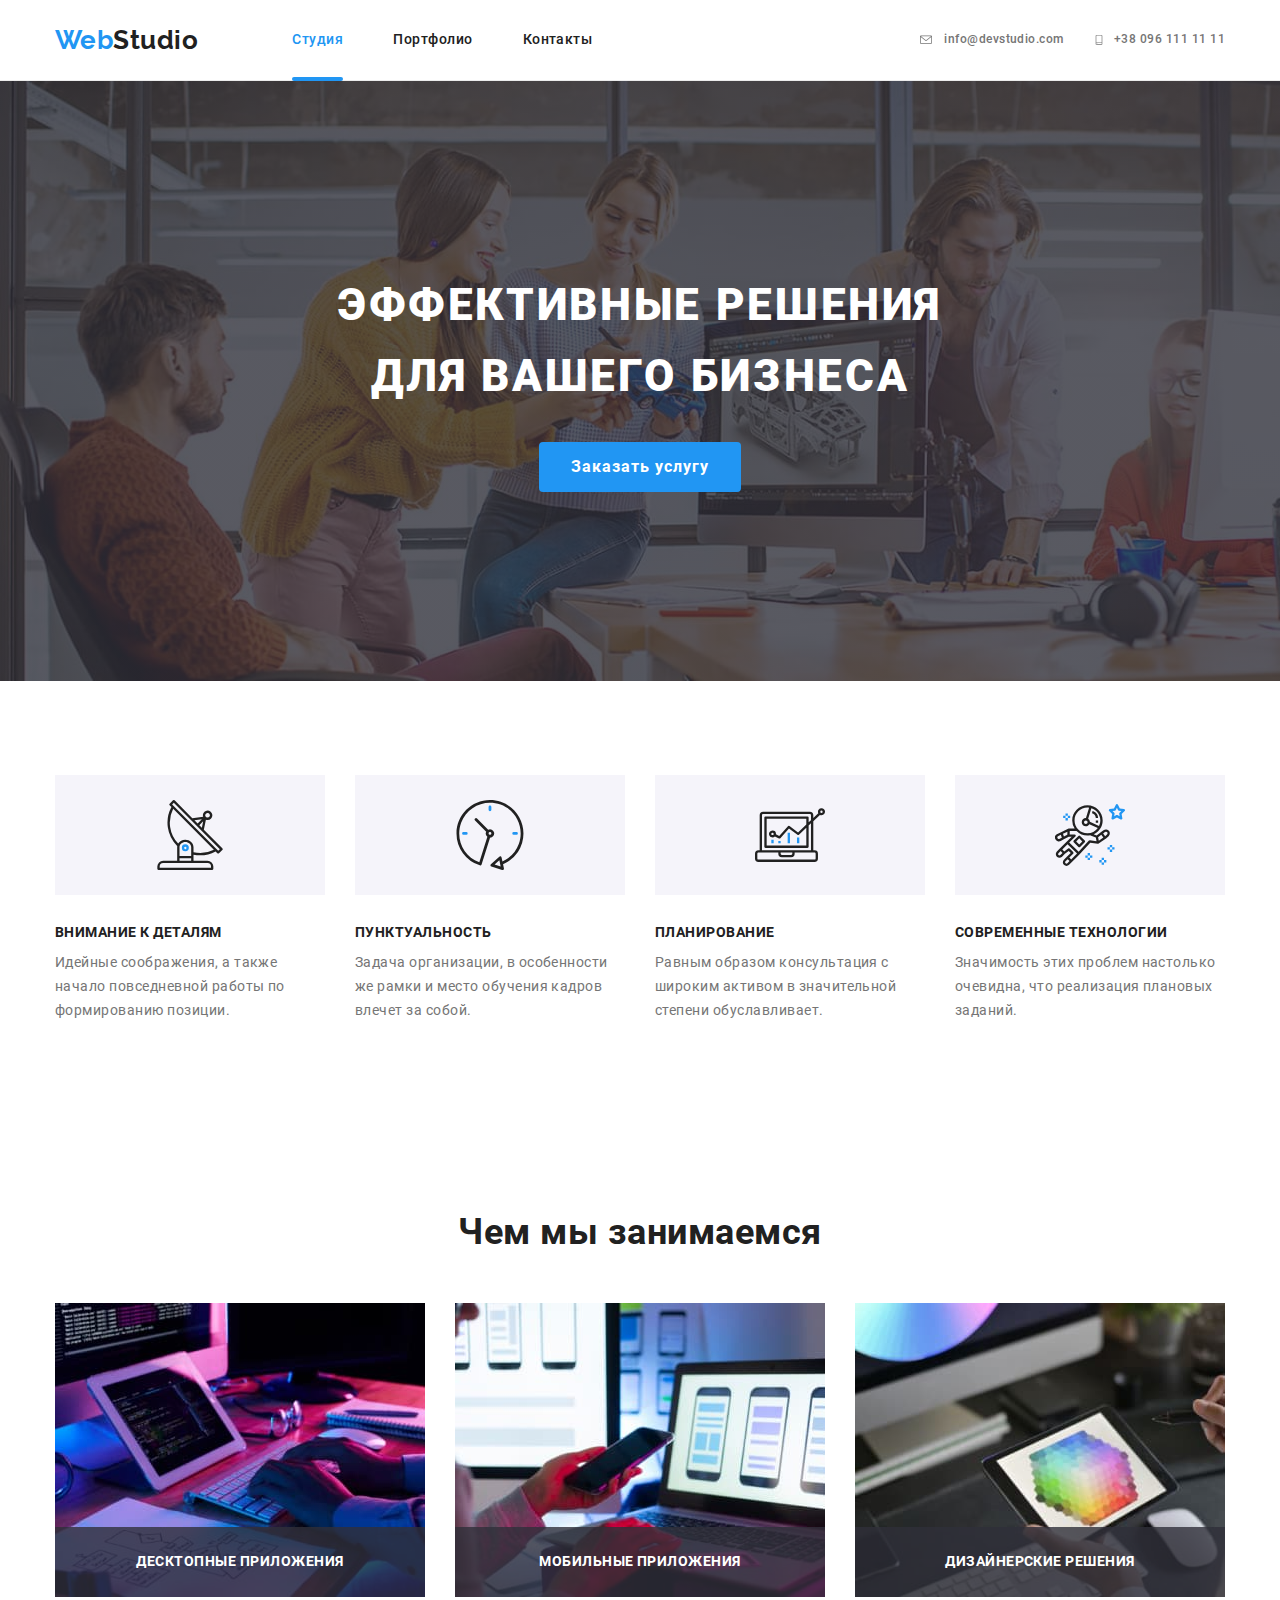
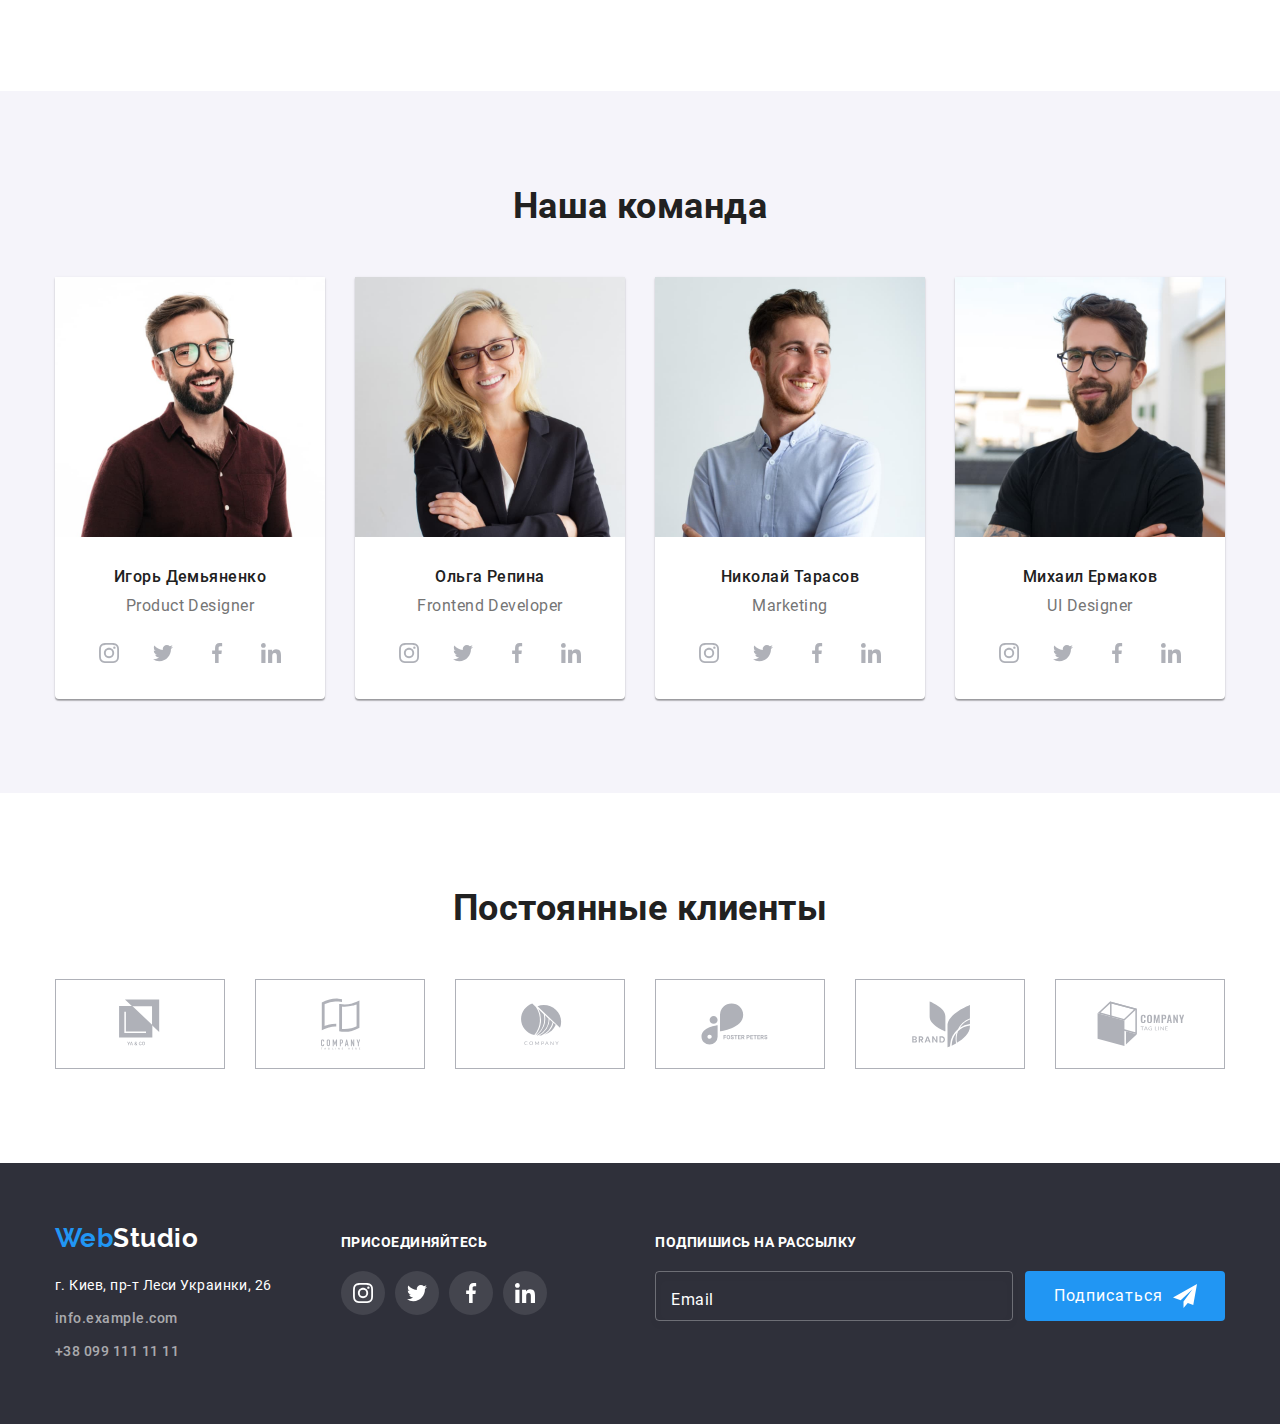
==== commit 5660f4d6: "Поправляет кнопки в портфолио" ====
--- a/index.html
+++ b/index.html
@@ -11,7 +11,7 @@
   <header class="header">
     <div class="container top-menu">
       <a class="logo" href="./index.html">
-          <span class="logo--accent">Web </span>Studio
+          <span class="logo--accent">Web</span>Studio
       </a>             
       <div class="header__content">
         <nav class="nav">
@@ -37,7 +37,7 @@
                 info@devstudio.com
               </a> 
             </li>
-            <li class="nav__contacts-item">
+            <li class="top-menu__contacts-item">
               <a class="link top-menu__contacts-link" href="tel:+380961111111">
                 <svg class="top-menu__contacts-icon icon--phone">
                   <use href='./images/sprite.svg#icon-smartphone'></use>
--- a/css/main.min.css
+++ b/css/main.min.css
@@ -3,5 +3,5 @@
  Consolas,  'Liberation Mono',  Menlo,- monospace;font-size:1em}small{font-size:80%}sub,sup{font-size:75%;line-height:0;position:relative;vertical-align:baseline}sub{bottom:-0.25em}sup{top:-0.5em}button,input,optgroup,select,textarea{font-family:inherit;font-size:100%;line-height:1.15;margin:0}button,select{text-transform:none}button,[type='button'],[type='reset'],[type='submit']{-webkit-appearance:button}button::-moz-focus-inner,[type='button']::-moz-focus-inner,[type='reset']::-moz-focus-inner,[type='submit']::-moz-focus-inner{border-style:none;padding:0}button:-moz-focusring,[type='button']:-moz-focusring,[type='reset']:-moz-focusring,[type='submit']:-moz-focusring{outline:1px dotted ButtonText}legend{padding:0}progress{vertical-align:baseline}[type='number']::-webkit-inner-spin-button,[type='number']::-webkit-outer-spin-button{height:auto}[type='search']{-webkit-appearance:textfield;outline-offset:-2px}[type='search']::-webkit-search-decoration{-webkit-appearance:none}::-webkit-file-upload-button{-webkit-appearance:button;font:inherit}summary{display:list-item}.hero__button,.subscription-form__btn,.modal-form__btn-send{display:block;font-size:16px;border:none;border-radius:4px}.hero__button:hover,.subscription-form__btn:hover,.modal-form__btn-send:hover,.hero__button:focus,.subscription-form__btn:focus,.modal-form__btn-send:focus{outline:none;cursor:pointer}.hero__button,.subscription-form__btn,.modal-form__btn-send{color:var(--light-text);background-color:var(--accent);line-height:1.875;letter-spacing:0.06em}.top-menu__contacts-link,.nav__link,.footer__contacts-link{font-family:"Roboto-Medium", sans-serif;-webkit-transition:color 250ms cubic-bezier(0.4, 0, 0.2, 1);transition:color 250ms cubic-bezier(0.4, 0, 0.2, 1)}.top-menu__contacts-link:hover,.nav__link:hover,.footer__contacts-link:hover,.top-menu__contacts-link:focus,.nav__link:focus,.footer__contacts-link:focus{outline:none;border:none;color:var(--accent)}html{-webkit-box-sizing:border-box;box-sizing:border-box}*,*::before,*::after{-webkit-box-sizing:inherit;box-sizing:inherit}body{color:var(--main-text);background-color:var(--main-bg);font-family:"Roboto-Bold", sans-serif;letter-spacing:0.03em;padding-top:60px}@media screen and (min-width: 768px){body{padding-top:0}}h1,h2,h3,p{margin:0;pointer-events:none}a{text-decoration:none;color:var(--main-text)}a:hover{cursor:pointer}.container{padding-left:15px;padding-right:15px;margin-left:auto;margin-right:auto;width:100%}@media screen and (min-width: 480px){.container{width:480px}}@media screen and (min-width: 768px){.container{width:768px}}@media screen and (min-width: 1200px){.container{width:1200px}}.logo{display:-webkit-box;display:-ms-flexbox;display:flex;font-size:24px;line-height:1.19;font-family:"Raleway-Bold", sans-serif}@media screen and (min-width: 1200px){.logo{font-size:26px}}.logo--accent{color:var(--accent)}.logo--inverse{color:var(--light-text)}.is-hidden{opacity:0;pointer-events:none}.list{margin:0;padding:0;list-style:none;color:var(--main-text);display:-webkit-box;display:-ms-flexbox;display:flex;-webkit-box-orient:vertical;-webkit-box-direction:normal;-ms-flex-direction:column;flex-direction:column}@media screen and (min-width: 768px){.list{-webkit-box-orient:horizontal;-webkit-box-direction:normal;-ms-flex-direction:row;flex-direction:row;-ms-flex-wrap:wrap;flex-wrap:wrap}}.section{padding:60px 0}@media screen and (min-width: 1200px){.section{padding:94px 0}}.section__title{font-size:28px;line-height:1.18;text-align:center;margin-bottom:30px}@media screen and (min-width: 1200px){.section__title{font-size:36px;line-height:1.17;margin-bottom:50px}}.section__title--hidden{position:absolute !important;clip:rect(1px 1px 1px 1px);clip:rect(1px, 1px, 1px, 1px);padding:0 !important;border:0 !important;height:1px !important;width:1px !important;overflow:hidden}.item-title{font-size:14px;line-height:1.14}.social-links{-webkit-box-orient:horizontal;-webkit-box-direction:normal;-ms-flex-direction:row;flex-direction:row;-webkit-box-pack:center;-ms-flex-pack:center;justify-content:center}.social-links__item:not(:last-child){margin-right:10px}.social-link{display:-webkit-box;display:-ms-flexbox;display:flex;-webkit-box-pack:center;-ms-flex-pack:center;justify-content:center;-webkit-box-align:center;-ms-flex-align:center;align-items:center;width:44px;height:44px;border-radius:50%;background-color:var(--main-bg);color:var(--social-links);-webkit-transition:background-color 250ms cubic-bezier(0.4, 0, 0.2, 1),color 250ms cubic-bezier(0.4, 0, 0.2, 1);transition:background-color 250ms cubic-bezier(0.4, 0, 0.2, 1),color 250ms cubic-bezier(0.4, 0, 0.2, 1)}.social-link:hover,.social-link:focus{outline:none;border:none;color:var(--light-text);background-color:var(--accent)}.social-link__icon{width:20px;height:20px;fill:currentColor}.header{position:fixed;z-index:1;top:0px;width:100%;height:60px;display:-webkit-box;display:-ms-flexbox;display:flex;-webkit-box-pack:justify;-ms-flex-pack:justify;justify-content:space-between;-webkit-box-align:center;-ms-flex-align:center;align-items:center;background-color:var(--main-bg);border-bottom:1px solid var(--nav-underline)}@media screen and (min-width: 768px){.header{height:auto;position:static;-webkit-box-pack:start;-ms-flex-pack:start;justify-content:start}}.header__content{display:none}@media screen and (min-width: 768px){.header__content{display:-webkit-box;display:-ms-flexbox;display:flex;-webkit-box-align:center;-ms-flex-align:center;align-items:center;-webkit-box-pack:justify;-ms-flex-pack:justify;justify-content:space-between;width:100%}}.header__content--sticky{display:-webkit-box;display:-ms-flexbox;display:flex;-webkit-box-orient:vertical;-webkit-box-direction:normal;-ms-flex-direction:column;flex-direction:column;-webkit-box-pack:center;-ms-flex-pack:center;justify-content:center;-webkit-box-align:center;-ms-flex-align:center;align-items:center;position:absolute;background-color:var(--main-bg);top:60px;left:0;width:100%;padding-top:60px;padding-bottom:60px}@media screen and (min-width: 768px){.header__content--sticky{display:-webkit-box;display:-ms-flexbox;display:flex;-webkit-box-orient:horizontal;-webkit-box-direction:normal;-ms-flex-direction:row;flex-direction:row;-webkit-box-align:center;-ms-flex-align:center;align-items:center;-webkit-box-pack:justify;-ms-flex-pack:justify;justify-content:space-between;position:static;width:100%;padding-top:0;padding-bottom:0}}.top-menu{display:-webkit-box;display:-ms-flexbox;display:flex;-webkit-box-align:center;-ms-flex-align:center;align-items:center}.top-menu__contacts{display:-webkit-box;display:-ms-flexbox;display:flex;-webkit-box-orient:vertical;-webkit-box-direction:normal;-ms-flex-direction:column;flex-direction:column;-webkit-box-pack:center;-ms-flex-pack:center;justify-content:center}@media screen and (min-width: 1200px){.top-menu__contacts{margin-left:auto}}@media screen and (min-width: 1200px){.top-menu__contacts{-webkit-box-orient:horizontal;-webkit-box-direction:normal;-ms-flex-direction:row;flex-direction:row}}.top-menu__contacts-item:not(:last-child){margin-bottom:16px}@media screen and (min-width: 768px){.top-menu__contacts-item:not(:last-child){margin-bottom:10px}}@media screen and (min-width: 1200px){.top-menu__contacts-item:not(:last-child){margin-bottom:0;margin-right:30px}}.top-menu__contacts-link{display:-webkit-box;display:-ms-flexbox;display:flex;-webkit-box-align:center;-ms-flex-align:center;align-items:center;font-size:18px;color:var(--secondary-text)}@media screen and (min-width: 768px){.top-menu__contacts-link{font-size:12px}}.top-menu__contacts-icon{margin-right:10px;fill:currentColor}.icon--phone{width:15px;height:10px}@media screen and (min-width: 768px) and (max-width: 1200px){.icon--phone{width:10px;height:14px}}.icon--envelope{width:11px;height:16px}@media screen and (min-width: 768px) and (max-width: 1200px){.icon--envelope{width:14px;height:10px}}@media screen and (min-width: 768px){.nav__list{margin-left:81px}}@media screen and (min-width: 1200px){.nav__list{margin-left:85px}}.nav__list-item{display:-webkit-box;display:-ms-flexbox;display:flex;-webkit-box-pack:center;-ms-flex-pack:center;justify-content:center}.nav__list-item:not(:last-child){margin-bottom:40px}@media screen and (min-width: 768px){.nav__list-item:not(:last-child){margin-bottom:0;margin-right:50px}}.nav__list-item:last-child{margin-bottom:60px}@media screen and (min-width: 768px){.nav__list-item:last-child{margin-bottom:0}}.nav__link{position:relative;font-size:18px;line-height:1.17}@media screen and (min-width: 768px){.nav__link{font-size:14px;line-height:1.14;padding-top:32px;padding-bottom:32px}}.nav__link--active{color:var(--accent)}.nav__link--active::after{content:'';display:block;width:100%;height:4px;border-radius:2px;background-color:var(--accent);position:absolute;bottom:-8px}@media screen and (min-width: 768px){.nav__link--active::after{bottom:auto;top:77px}}.top-menu-btn{display:block;margin-left:auto;height:40px;width:40px;cursor:pointer;border:none;background-color:transparent}@media screen and (min-width: 768px){.top-menu-btn{display:none}}.top-menu-btn:hover,.top-menu-btn:focus{color:var(--accent);outline:none}.top-menu-btn__icon{width:40px;height:40px;fill:currentColor}.top-menu-btn__icon:focus{outline:none}.hero{min-height:400px;width:100%;display:-webkit-box;display:-ms-flexbox;display:flex;-webkit-box-align:center;-ms-flex-align:center;align-items:center;background-image:-webkit-gradient(linear, left top, left bottom, from(rgba(47,48,58,0.8))),url(../images/hero/header-img.jpg);background-image:linear-gradient(rgba(47,48,58,0.8)),url(../images/hero/header-img.jpg);background-repeat:no-repeat;background-size:cover;color:var(--light-text)}@media screen and (min-width: 768px){.hero{background-image:-webkit-gradient(linear, left top, left bottom, from(rgba(47,48,58,0.8))),url(../images/hero/header-tablet-img.jpg);background-image:linear-gradient(rgba(47,48,58,0.8)),url(../images/hero/header-tablet-img.jpg)}}@media screen and (min-width: 1200px){.hero{padding-top:0;min-height:600px;background-image:-webkit-gradient(linear, left top, left bottom, from(rgba(47,48,58,0.8))),url(../images/hero/header-desktop-img.jpg);background-image:linear-gradient(rgba(47,48,58,0.8)),url(../images/hero/header-desktop-img.jpg)}}.hero__container{max-width:100%;padding:30px 15px;display:-webkit-box;display:-ms-flexbox;display:flex;-webkit-box-orient:vertical;-webkit-box-direction:normal;-ms-flex-direction:column;flex-direction:column}@media screen and (min-width: 480px){.hero__container{max-width:450px;margin:auto}}@media screen and (min-width: 1200px){.hero__container{max-width:730px;margin:auto}}.hero__title{margin-bottom:30px;margin-left:auto;margin-right:auto;font-family:"Roboto-Black", sans-serif;font-weight:900;font-size:26px;line-height:1.615;letter-spacing:0.06em;text-transform:uppercase;text-align:center}@media screen and (min-width: 1200px){.hero__title{font-size:44px}}.hero__button{margin-left:auto;margin-right:auto;padding:10px 32px;color:currentColor}.features__item{width:100%}.features__item:not(:last-child){margin-bottom:30px}@media screen and (min-width: 768px){.features__item{width:calc((100% - (2 - 1) * 30px) / 2)}.features__item:not(:last-child){margin-bottom:0px}.features__item:nth-child(odd){margin-right:30px}.features__item:not(:nth-last-child(-n+2)){margin-bottom:30px}}@media screen and (min-width: 1200px){.features__item{width:calc((100% - (4 - 1) * 30px) / 4)}.features__item:not(:last-child){margin-bottom:0;margin-right:30px}}.features__item-icon{width:70px;height:70px;color:currentColor;margin-right:auto;margin-left:auto}.features__item-title{margin-bottom:10px;text-transform:uppercase;text-align:center}@media screen and (min-width: 768px){.features__item-title{text-align:left}}.features__item-text{font-family:"Roboto-Regular", sans-serif;font-size:14px;line-height:1.71;color:var(--secondary-text)}.features__svg-container{display:-webkit-box;display:-ms-flexbox;display:flex;background-color:var(--secondary-bg);margin-bottom:30px;padding-top:25px;padding-bottom:25px}.activities{display:none}@media screen and (min-width: 1200px){.activities{display:-webkit-box;display:-ms-flexbox;display:flex;padding-bottom:94px}}.activities__item{width:calc((100% - (3 - 1) * 30px) / 3);position:relative}.activities__item:not(:last-child){margin-right:30px}.activities__item-img{display:block}.activities__item-title{position:absolute;width:100%;bottom:0;padding-top:27px;padding-bottom:27px;background-color:var(--activity-title-bg);text-align:center;text-transform:uppercase;color:var(--light-text)}.team{background-color:var(--secondary-bg)}.team__card{width:100%;padding-bottom:24px;font-size:16px;line-height:1.187;background-color:var(--main-bg);text-align:center;-webkit-box-shadow:0px 2px 1px rgba(0,0,0,0.2),0px 1px 1px rgba(0,0,0,0.14),0px 1px 3px rgba(0,0,0,0.12);box-shadow:0px 2px 1px rgba(0,0,0,0.2),0px 1px 1px rgba(0,0,0,0.14),0px 1px 3px rgba(0,0,0,0.12);border-radius:0px 0px 4px 4px}.team__card:not(:last-child){margin-bottom:30px}@media screen and (min-width: 768px){.team__card{width:calc((100% - (2 - 1) * 30px) / 2)}.team__card:not(:last-child){margin:0}.team__card:nth-child(odd){margin-right:30px}.team__card:not(:nth-last-child(-n+2)){margin-bottom:30px}}@media screen and (min-width: 1200px){.team__card{width:calc((100% - (4 - 1) * 30px) / 4)}.team__card:not(:last-child){margin-bottom:0;margin-right:30px}}.team__card-img{display:block;width:100%;margin-bottom:30px}.team__card-name{margin-bottom:10px;font-family:"Roboto-Medium", sans-serif;font-size:16px;font-weight:500}.team__card-position{margin-bottom:16px;font-family:"Roboto-Regular", sans-serif;color:var(--secondary-text);font-weight:400}.clients__list{display:-webkit-box;display:-ms-flexbox;display:flex;-webkit-box-orient:horizontal;-webkit-box-direction:normal;-ms-flex-direction:row;flex-direction:row;-ms-flex-wrap:wrap;flex-wrap:wrap}.clients__link{display:-webkit-box;display:-ms-flexbox;display:flex;height:90px;border:1px solid var(--social-links);color:var(--social-links);-webkit-transition:color 250ms cubic-bezier(0.4, 0, 0.2, 1),border-color 250ms cubic-bezier(0.4, 0, 0.2, 1);transition:color 250ms cubic-bezier(0.4, 0, 0.2, 1),border-color 250ms cubic-bezier(0.4, 0, 0.2, 1)}.clients__link:hover,.clients__link:focus{outline:none;color:var(--accent);border-color:var(--accent)}.clients__logo{fill:currentColor}.clients__item{width:calc((100% - (2 - 1) * 30px) / 2)}.clients__item:not(:nth-last-child(-n+2)){margin-bottom:30px}.clients__item:nth-child(odd){margin-right:30px}@media screen and (min-width: 768px){.clients__item{width:calc((100% - (3 - 1) * 30px) / 3)}.clients__item:not(:nth-last-child(-n+2)){margin-bottom:0}.clients__item:nth-child(odd){margin-right:0}.clients__item:not(:nth-last-child(-n+3)){margin-bottom:30px}.clients__item:not(:nth-child(3n)){margin-right:30px}}@media screen and (min-width: 1200px){.clients__item{width:calc((100% - (6 - 1) * 30px) / 6)}.clients__item:not(:nth-last-child(-n+3)){margin-bottom:0}.clients__item:not(:last-child){margin-right:30px}}.footer{color:var(--light-text);font-family:"Roboto-Regular";font-size:14px;line-height:1.71;background-color:var(--footer-bg)}.footer__container{padding-top:60px;padding-bottom:60px;text-align:center}@media screen and (min-width: 768px){.footer__container{display:-webkit-box;display:-ms-flexbox;display:flex;-ms-flex-wrap:wrap;flex-wrap:wrap;-webkit-box-pack:center;-ms-flex-pack:center;justify-content:center}}@media screen and (min-width: 1200px){.footer__container{-webkit-box-pack:start;-ms-flex-pack:start;justify-content:start;-webkit-box-align:baseline;-ms-flex-align:baseline;align-items:baseline;text-align:left}}.footer__action-text{display:block;margin-bottom:20px;font-family:"Roboto-Bold";font-style:normal;text-transform:uppercase;line-height:1.14}.footer__logo{margin-bottom:20px;display:-webkit-box;display:-ms-flexbox;display:flex;-webkit-box-pack:center;-ms-flex-pack:center;justify-content:center}@media screen and (min-width: 1200px){.footer__logo{-webkit-box-pack:start;-ms-flex-pack:start;justify-content:start}}.footer__contacts-container{margin-bottom:60px}@media screen and (min-width: 768px){.footer__contacts-container{margin-right:165px}}@media screen and (min-width: 1200px){.footer__contacts-container{margin-bottom:0px;margin-right:69px}}.footer__contacts-item{margin-bottom:9px}.footer__address{font-style:normal}.footer__contacts-link{display:block;color:var(--footer-contacts)}.footer__social-links{margin-bottom:60px}@media screen and (min-width: 1200px){.footer__social-links{margin-bottom:0;margin-right:94px}}.footer__social-link{color:var(--light-text);background-color:var(--footer-social-bg)}@media screen and (min-width: 1200px){.subscription-form{margin-left:auto}}.subscription-form__controls{display:-webkit-box;display:-ms-flexbox;display:flex;-webkit-box-pack:center;-ms-flex-pack:center;justify-content:center;-ms-flex-wrap:wrap;flex-wrap:wrap;position:relative}@media screen and (min-width: 768px){.subscription-form__controls{width:450px}}@media screen and (min-width: 1200px){.subscription-form__controls{width:auto;-webkit-box-pack:start;-ms-flex-pack:start;justify-content:start}}.subscription-form__email-label{position:absolute;top:15px;left:16px;font-size:16px;-webkit-transition:color 250ms cubic-bezier(0.4, 0, 0.2, 1),-webkit-transform 250ms cubic-bezier(0.4, 0, 0.2, 1);transition:color 250ms cubic-bezier(0.4, 0, 0.2, 1),-webkit-transform 250ms cubic-bezier(0.4, 0, 0.2, 1);transition:color 250ms cubic-bezier(0.4, 0, 0.2, 1),transform 250ms cubic-bezier(0.4, 0, 0.2, 1);transition:color 250ms cubic-bezier(0.4, 0, 0.2, 1),transform 250ms cubic-bezier(0.4, 0, 0.2, 1),-webkit-transform 250ms cubic-bezier(0.4, 0, 0.2, 1)}.subscription-form__email-input:hover+.subscription-form__email-label,.subscription-form__email-input:focus+.subscription-form__email-label,.subscription-form__email-input:not(:placeholder-shown)+.subscription-form__email-label{color:var(--accent);-webkit-transform:translateY(-150%);transform:translateY(-150%)}.subscription-form__email-input{height:50px;width:100%;margin-bottom:20px;color:var(--light-text);font-family:"Roboto-Regular", sans-serif;font-size:16px;border:1px solid rgba(255,255,255,0.3);-webkit-filter:drop-shadow(0px 4px 4px rgba(0,0,0,0.15));filter:drop-shadow(0px 4px 4px rgba(0,0,0,0.15));border-radius:4px;background-color:transparent;-webkit-transition:border-color 250ms cubic-bezier(0.4, 0, 0.2, 1);transition:border-color 250ms cubic-bezier(0.4, 0, 0.2, 1)}@media screen and (min-width: 768px){.subscription-form__email-input{width:450px}}@media screen and (min-width: 1200px){.subscription-form__email-input{margin-bottom:0;margin-right:12px;width:358px}}.subscription-form__email-input:hover,.subscription-form__email-input:focus{outline:none;border-color:var(--accent)}.subscription-form__btn{display:-webkit-box;display:-ms-flexbox;display:flex;-webkit-box-align:center;-ms-flex-align:center;align-items:center;padding-top:10px;padding-bottom:10px;padding-left:29px;padding-right:28px}.icon-send{margin-left:10px;width:24px;height:24px;fill:currentColor}.backdrop{position:fixed;top:0;left:0;width:100%;height:100%;z-index:100;overflow-y:auto;background-color:rgba(0,0,0,0.2)}.modal-form{position:absolute;top:93px;left:50%;-webkit-transform:translateX(-50%);transform:translateX(-50%);padding:40px;width:100%;overflow-y:auto;z-index:100;color:var(--secondary-text);font-family:"Roboto-Normal";background-color:var(--main-bg);-webkit-box-shadow:0px 2px 1px rgba(0,0,0,0.2),0px 1px 1px rgba(0,0,0,0.14),0px 1px 3px rgba(0,0,0,0.12);box-shadow:0px 2px 1px rgba(0,0,0,0.2),0px 1px 1px rgba(0,0,0,0.14),0px 1px 3px rgba(0,0,0,0.12);border-radius:4px}@media screen and (min-width: 480px){.modal-form{width:450px}}@media screen and (min-width: 1200px){.modal-form{top:50%;-webkit-transform:translate(-50%, -50%);transform:translate(-50%, -50%)}}.modal-form__action-text{display:block;margin-bottom:30px;font-style:normal;font-family:"Roboto-Bold", sans-serif;font-size:20px;line-height:1.15;text-align:center}@media screen and (min-width: 1200px){.modal-form__action-text{text-align:left}}.modal-form__btn-close{position:absolute;top:8px;right:8px;min-height:30px;min-width:30px;display:-webkit-box;display:-ms-flexbox;display:flex;-webkit-box-align:center;-ms-flex-align:center;align-items:center;-webkit-box-pack:center;-ms-flex-pack:center;justify-content:center;border:1px solid rgba(0,0,0,0.1);border-radius:50%;background-color:var(--main-bg);color:var(--main-text);-webkit-transition:color 250ms cubic-bezier(0.4, 0, 0.2, 1);transition:color 250ms cubic-bezier(0.4, 0, 0.2, 1)}.modal-form__btn-close:hover,.modal-form__btn-close:focus{outline:none;cursor:pointer;color:var(--accent)}.modal-form__icon-close{height:18px;width:18px;fill:currentColor}.modal-form__input-container{position:relative}.modal-form__input-container:not(:last-child){margin-bottom:28px}.modal-form__input-container:last-child{margin-bottom:20px}.modal-form__input{width:100%;height:40px;padding-left:42px;border:1px solid rgba(33,33,33,0.2);border-radius:4px;-webkit-transition:border-color 250ms cubic-bezier(0.4, 0, 0.2, 1);transition:border-color 250ms cubic-bezier(0.4, 0, 0.2, 1)}.modal-form__input:hover,.modal-form__input:focus{outline:none;border-color:var(--accent)}.modal-form__label{position:absolute;top:12px;left:42px;height:14px;font-size:14px;line-height:1.17;letter-spacing:0.01em;-webkit-transition:color 250ms cubic-bezier(0.4, 0, 0.2, 1),-webkit-transform 250ms cubic-bezier(0.4, 0, 0.2, 1);transition:color 250ms cubic-bezier(0.4, 0, 0.2, 1),-webkit-transform 250ms cubic-bezier(0.4, 0, 0.2, 1);transition:color 250ms cubic-bezier(0.4, 0, 0.2, 1),transform 250ms cubic-bezier(0.4, 0, 0.2, 1);transition:color 250ms cubic-bezier(0.4, 0, 0.2, 1),transform 250ms cubic-bezier(0.4, 0, 0.2, 1),-webkit-transform 250ms cubic-bezier(0.4, 0, 0.2, 1)}.modal-form__input:hover+.modal-form__label,.modal-form__input:focus+.modal-form__label,.modal-form__input:not(:placeholder-shown)+.modal-form__label{color:var(--accent);font-size:12px;-webkit-transform:translate(-26px, -200%);transform:translate(-26px, -200%)}.modal-form__input-icon{display:inline-block;width:18px;height:18px;position:absolute;left:16px;top:50%;-webkit-transform:translateY(-50%);transform:translateY(-50%);-webkit-transition:fill 250ms cubic-bezier(0.4, 0, 0.2, 1);transition:fill 250ms cubic-bezier(0.4, 0, 0.2, 1)}.modal-form__input:hover ~ .modal-form__input-icon,.modal-form__input:focus ~ .modal-form__input-icon{fill:var(--accent)}.modal-form__comment{resize:none;height:120px}.license-agreement{margin-bottom:30px}.license-agreement__checkbox{position:absolute;visibility:hidden}.license-agreement__label{display:-webkit-box;display:-ms-flexbox;display:flex;-webkit-box-align:center;-ms-flex-align:center;align-items:center;font-size:12px}@media screen and (min-width: 1200px){.license-agreement__label{font-size:14px}}.license-agreement__label:hover{cursor:pointer}.license-agreement__label::before{content:'';display:inline-block;margin-right:7px;width:18px;height:18px;background-image:url("../images/icons/license-checkbox.svg");background-repeat:no-repeat;background-position:center;background-size:contain}.license-agreement__checkbox:checked+.license-agreement__label::before{background-image:url("../images/icons/license-checkbox-checked.svg")}.label-inner{display:inline}.license-agreement__link{font-family:"Roboto-Normal", sans-serif;font-size:12px;line-height:1.714;text-decoration:underline;display:inline;color:var(--accent)}@media screen and (min-width: 1200px){.license-agreement__link{font-size:14px}}.modal-form__btn-send{margin-left:auto;margin-right:auto;padding-top:10px;padding-bottom:10px;padding-left:56px;padding-right:55px;-webkit-box-shadow:0px 4px 4px rgba(0,0,0,0.15);box-shadow:0px 4px 4px rgba(0,0,0,0.15);-webkit-transition:background-color 250ms cubic-bezier(0.4, 0, 0.2, 1);transition:background-color 250ms cubic-bezier(0.4, 0, 0.2, 1)}.modal-form__btn-send:hover,.modal-form__btn-send:focus{background-color:#188CE8}
+ monospace;font-size:1em}small{font-size:80%}sub,sup{font-size:75%;line-height:0;position:relative;vertical-align:baseline}sub{bottom:-0.25em}sup{top:-0.5em}button,input,optgroup,select,textarea{font-family:inherit;font-size:100%;line-height:1.15;margin:0}button,select{text-transform:none}button,[type='button'],[type='reset'],[type='submit']{-webkit-appearance:button}button::-moz-focus-inner,[type='button']::-moz-focus-inner,[type='reset']::-moz-focus-inner,[type='submit']::-moz-focus-inner{border-style:none;padding:0}button:-moz-focusring,[type='button']:-moz-focusring,[type='reset']:-moz-focusring,[type='submit']:-moz-focusring{outline:1px dotted ButtonText}legend{padding:0}progress{vertical-align:baseline}[type='number']::-webkit-inner-spin-button,[type='number']::-webkit-outer-spin-button{height:auto}[type='search']{-webkit-appearance:textfield;outline-offset:-2px}[type='search']::-webkit-search-decoration{-webkit-appearance:none}::-webkit-file-upload-button{-webkit-appearance:button;font:inherit}summary{display:list-item}.hero__button,.subscription-form__btn,.modal-form__btn-send{display:block;font-size:16px;border:none;border-radius:4px}.hero__button:hover,.subscription-form__btn:hover,.modal-form__btn-send:hover,.hero__button:focus,.subscription-form__btn:focus,.modal-form__btn-send:focus{outline:none;cursor:pointer}.hero__button,.subscription-form__btn,.modal-form__btn-send{color:var(--light-text);background-color:var(--accent);line-height:1.875;letter-spacing:0.06em}.top-menu__contacts-link,.nav__link,.footer__contacts-link{font-family:"Roboto-Medium", sans-serif;-webkit-transition:color 250ms cubic-bezier(0.4, 0, 0.2, 1);transition:color 250ms cubic-bezier(0.4, 0, 0.2, 1)}.top-menu__contacts-link:hover,.nav__link:hover,.footer__contacts-link:hover,.top-menu__contacts-link:focus,.nav__link:focus,.footer__contacts-link:focus{outline:none;border:none;color:var(--accent)}html{-webkit-box-sizing:border-box;box-sizing:border-box}*,*::before,*::after{-webkit-box-sizing:inherit;box-sizing:inherit}body{color:var(--main-text);background-color:var(--main-bg);font-family:"Roboto-Bold", sans-serif;letter-spacing:0.03em;padding-top:60px}@media screen and (min-width: 768px){body{padding-top:0}}h1,h2,h3,p{margin:0;pointer-events:none}a{text-decoration:none;color:var(--main-text)}a:hover{cursor:pointer}.container{padding-left:15px;padding-right:15px;margin-left:auto;margin-right:auto;width:100%}@media screen and (min-width: 480px){.container{width:480px}}@media screen and (min-width: 768px){.container{width:768px}}@media screen and (min-width: 1200px){.container{width:1200px}}.logo{display:-webkit-box;display:-ms-flexbox;display:flex;font-size:24px;line-height:1.19;font-family:"Raleway-Bold", sans-serif}@media screen and (min-width: 1200px){.logo{font-size:26px}}.logo--accent{color:var(--accent)}.logo--inverse{color:var(--light-text)}.is-hidden{opacity:0;pointer-events:none}.list{margin:0;padding:0;list-style:none;color:var(--main-text);display:-webkit-box;display:-ms-flexbox;display:flex;-webkit-box-orient:vertical;-webkit-box-direction:normal;-ms-flex-direction:column;flex-direction:column}@media screen and (min-width: 768px){.list{-webkit-box-orient:horizontal;-webkit-box-direction:normal;-ms-flex-direction:row;flex-direction:row;-ms-flex-wrap:wrap;flex-wrap:wrap}}.section{padding:60px 0}@media screen and (min-width: 1200px){.section{padding:94px 0}}.section__title{font-size:28px;line-height:1.18;text-align:center;margin-bottom:30px}@media screen and (min-width: 1200px){.section__title{font-size:36px;line-height:1.17;margin-bottom:50px}}.section__title--hidden{position:absolute !important;clip:rect(1px 1px 1px 1px);clip:rect(1px, 1px, 1px, 1px);padding:0 !important;border:0 !important;height:1px !important;width:1px !important;overflow:hidden}.item-title{font-size:14px;line-height:1.14}.social-links{-webkit-box-orient:horizontal;-webkit-box-direction:normal;-ms-flex-direction:row;flex-direction:row;-webkit-box-pack:center;-ms-flex-pack:center;justify-content:center}.social-links__item:not(:last-child){margin-right:10px}.social-link{display:-webkit-box;display:-ms-flexbox;display:flex;-webkit-box-pack:center;-ms-flex-pack:center;justify-content:center;-webkit-box-align:center;-ms-flex-align:center;align-items:center;width:44px;height:44px;border-radius:50%;background-color:var(--main-bg);color:var(--social-links);-webkit-transition:background-color 250ms cubic-bezier(0.4, 0, 0.2, 1),color 250ms cubic-bezier(0.4, 0, 0.2, 1);transition:background-color 250ms cubic-bezier(0.4, 0, 0.2, 1),color 250ms cubic-bezier(0.4, 0, 0.2, 1)}.social-link:hover,.social-link:focus{outline:none;border:none;color:var(--light-text);background-color:var(--accent)}.social-link__icon{width:20px;height:20px;fill:currentColor}.header{position:fixed;z-index:1;top:0px;width:100%;min-height:60px;display:-webkit-box;display:-ms-flexbox;display:flex;-webkit-box-pack:justify;-ms-flex-pack:justify;justify-content:space-between;-webkit-box-align:center;-ms-flex-align:center;align-items:center;background-color:var(--main-bg);border-bottom:1px solid var(--nav-underline)}@media screen and (min-width: 768px){.header{min-height:auto;position:static;-webkit-box-pack:start;-ms-flex-pack:start;justify-content:start}}.header__content{display:none}@media screen and (min-width: 768px){.header__content{margin-left:88px;display:-webkit-box;display:-ms-flexbox;display:flex;-webkit-box-align:center;-ms-flex-align:center;align-items:center;-webkit-box-pack:justify;-ms-flex-pack:justify;justify-content:space-between;width:100%}}@media screen and (min-width: 1200px){.header__content{margin-left:94px}}.header__content--sticky{display:-webkit-box;display:-ms-flexbox;display:flex;-webkit-box-orient:vertical;-webkit-box-direction:normal;-ms-flex-direction:column;flex-direction:column;-webkit-box-pack:center;-ms-flex-pack:center;justify-content:center;-webkit-box-align:center;-ms-flex-align:center;align-items:center;position:absolute;background-color:var(--main-bg);top:60px;left:0;width:100%;padding-top:60px;padding-bottom:60px}@media screen and (min-width: 768px){.header__content--sticky{-webkit-box-orient:horizontal;-webkit-box-direction:normal;-ms-flex-direction:row;flex-direction:row;-webkit-box-align:center;-ms-flex-align:center;align-items:center;-webkit-box-pack:justify;-ms-flex-pack:justify;justify-content:space-between;position:static;width:100%;padding-top:0;padding-bottom:0}}.top-menu{display:-webkit-box;display:-ms-flexbox;display:flex;-webkit-box-align:center;-ms-flex-align:center;align-items:center}.top-menu__contacts{display:-webkit-box;display:-ms-flexbox;display:flex;-webkit-box-orient:vertical;-webkit-box-direction:normal;-ms-flex-direction:column;flex-direction:column;width:100%}@media screen and (min-width: 768px){.top-menu__contacts{width:auto;margin-left:auto}}@media screen and (min-width: 1200px){.top-menu__contacts{margin-left:auto}}@media screen and (min-width: 1200px){.top-menu__contacts{-webkit-box-orient:horizontal;-webkit-box-direction:normal;-ms-flex-direction:row;flex-direction:row}}.top-menu__contacts-item{display:-webkit-box;display:-ms-flexbox;display:flex;width:100%;-webkit-box-pack:center;-ms-flex-pack:center;justify-content:center;-webkit-box-align:center;-ms-flex-align:center;align-items:center}@media screen and (min-width: 768px){.top-menu__contacts-item{width:auto;-webkit-box-pack:start;-ms-flex-pack:start;justify-content:flex-start}}.top-menu__contacts-item:not(:last-child){margin-bottom:16px}@media screen and (min-width: 1200px){.top-menu__contacts-item:not(:last-child){margin-bottom:0;margin-right:30px}}.top-menu__contacts-link{display:-webkit-box;display:-ms-flexbox;display:flex;-webkit-box-align:center;-ms-flex-align:center;align-items:center;font-size:18px;color:var(--secondary-text)}@media screen and (min-width: 768px){.top-menu__contacts-link{font-size:12px}}.top-menu__contacts-icon{margin-right:10px;fill:currentColor}.icon--phone{width:10px;height:15px}@media screen and (min-width: 768px){.icon--phone{width:10px;height:14px}}@media screen and (min-width: 1200px){.icon--phone{width:10px;height:16px}}.icon--envelope{width:16px;height:11px}@media screen and (min-width: 768px){.icon--envelope{width:14px;height:10px}}@media screen and (min-width: 1200px){.icon--envelope{width:16px;height:12px}}.nav__list-item{display:-webkit-box;display:-ms-flexbox;display:flex;-webkit-box-pack:center;-ms-flex-pack:center;justify-content:center}.nav__list-item:not(:last-child){margin-bottom:40px}@media screen and (min-width: 768px){.nav__list-item:not(:last-child){margin-bottom:0;margin-right:50px}}.nav__list-item:last-child{margin-bottom:60px}@media screen and (min-width: 768px){.nav__list-item:last-child{margin-bottom:0}}.nav__link{position:relative;font-size:18px;line-height:1.17}@media screen and (min-width: 768px){.nav__link{font-size:14px;line-height:1.14;padding-top:32px;padding-bottom:32px}}.nav__link--active{color:var(--accent)}.nav__link--active::after{content:'';display:block;width:100%;height:4px;border-radius:2px;background-color:var(--accent);position:absolute;bottom:-8px}@media screen and (min-width: 768px){.nav__link--active::after{bottom:auto;top:77px}}.top-menu-btn{display:block;margin-left:auto;height:40px;width:40px;cursor:pointer;border:none;background-color:transparent}@media screen and (min-width: 768px){.top-menu-btn{display:none}}.top-menu-btn:hover,.top-menu-btn:focus{color:var(--accent);outline:none}.top-menu-btn__icon{width:40px;height:40px;fill:currentColor}.top-menu-btn__icon:focus{outline:none}.hero{min-height:400px;width:100%;display:-webkit-box;display:-ms-flexbox;display:flex;-webkit-box-align:center;-ms-flex-align:center;align-items:center;background-image:-webkit-gradient(linear, left top, left bottom, from(rgba(47,48,58,0.8))),url(../images/hero/header-img.jpg);background-image:linear-gradient(rgba(47,48,58,0.8)),url(../images/hero/header-img.jpg);background-repeat:no-repeat;background-size:cover;color:var(--light-text)}@media screen and (min-width: 768px){.hero{background-image:-webkit-gradient(linear, left top, left bottom, from(rgba(47,48,58,0.8))),url(../images/hero/header-tablet-img.jpg);background-image:linear-gradient(rgba(47,48,58,0.8)),url(../images/hero/header-tablet-img.jpg)}}@media screen and (min-width: 1200px){.hero{padding-top:0;min-height:600px;background-image:-webkit-gradient(linear, left top, left bottom, from(rgba(47,48,58,0.8))),url(../images/hero/header-desktop-img.jpg);background-image:linear-gradient(rgba(47,48,58,0.8)),url(../images/hero/header-desktop-img.jpg)}}.hero__container{max-width:100%;padding:30px 15px;display:-webkit-box;display:-ms-flexbox;display:flex;-webkit-box-orient:vertical;-webkit-box-direction:normal;-ms-flex-direction:column;flex-direction:column}@media screen and (min-width: 480px){.hero__container{max-width:450px;margin:auto}}@media screen and (min-width: 1200px){.hero__container{max-width:730px;margin:auto}}.hero__title{margin-bottom:30px;margin-left:auto;margin-right:auto;font-family:"Roboto-Black", sans-serif;font-weight:900;font-size:26px;line-height:1.615;letter-spacing:0.06em;text-transform:uppercase;text-align:center}@media screen and (min-width: 1200px){.hero__title{font-size:44px}}.hero__button{margin-left:auto;margin-right:auto;padding:10px 32px;color:currentColor}.features__item{width:100%}.features__item:not(:last-child){margin-bottom:30px}@media screen and (min-width: 768px){.features__item{width:calc((100% - (2 - 1) * 30px) / 2)}.features__item:not(:last-child){margin-bottom:0px}.features__item:nth-child(odd){margin-right:30px}.features__item:not(:nth-last-child(-n+2)){margin-bottom:30px}}@media screen and (min-width: 1200px){.features__item{width:calc((100% - (4 - 1) * 30px) / 4)}.features__item:not(:last-child){margin-bottom:0;margin-right:30px}}.features__item-icon{width:70px;height:70px;color:currentColor;margin-right:auto;margin-left:auto}.features__item-title{margin-bottom:10px;text-transform:uppercase;text-align:center}@media screen and (min-width: 768px){.features__item-title{text-align:left}}.features__item-text{font-family:"Roboto-Regular", sans-serif;font-size:14px;line-height:1.71;color:var(--secondary-text)}.features__svg-container{display:-webkit-box;display:-ms-flexbox;display:flex;background-color:var(--secondary-bg);margin-bottom:30px;padding-top:25px;padding-bottom:25px}.activities{display:none}@media screen and (min-width: 1200px){.activities{display:-webkit-box;display:-ms-flexbox;display:flex;padding-bottom:94px}}.activities__item{width:calc((100% - (3 - 1) * 30px) / 3);position:relative}.activities__item:not(:last-child){margin-right:30px}.activities__item-img{display:block}.activities__item-title{position:absolute;width:100%;bottom:0;padding-top:27px;padding-bottom:27px;background-color:var(--activity-title-bg);text-align:center;text-transform:uppercase;color:var(--light-text)}.team{background-color:var(--secondary-bg)}.team__card{width:100%;padding-bottom:24px;font-size:16px;line-height:1.187;background-color:var(--main-bg);text-align:center;-webkit-box-shadow:0px 2px 1px rgba(0,0,0,0.2),0px 1px 1px rgba(0,0,0,0.14),0px 1px 3px rgba(0,0,0,0.12);box-shadow:0px 2px 1px rgba(0,0,0,0.2),0px 1px 1px rgba(0,0,0,0.14),0px 1px 3px rgba(0,0,0,0.12);border-radius:0px 0px 4px 4px}.team__card:not(:last-child){margin-bottom:30px}@media screen and (min-width: 768px){.team__card{width:calc((100% - (2 - 1) * 30px) / 2)}.team__card:not(:last-child){margin:0}.team__card:nth-child(odd){margin-right:30px}.team__card:not(:nth-last-child(-n+2)){margin-bottom:30px}}@media screen and (min-width: 1200px){.team__card{width:calc((100% - (4 - 1) * 30px) / 4)}.team__card:not(:last-child){margin-bottom:0;margin-right:30px}}.team__card-img{display:block;width:100%;margin-bottom:30px}.team__card-name{margin-bottom:10px;font-family:"Roboto-Medium", sans-serif;font-size:16px;font-weight:500}.team__card-position{margin-bottom:16px;font-family:"Roboto-Regular", sans-serif;color:var(--secondary-text);font-weight:400}.clients__list{display:-webkit-box;display:-ms-flexbox;display:flex;-webkit-box-orient:horizontal;-webkit-box-direction:normal;-ms-flex-direction:row;flex-direction:row;-ms-flex-wrap:wrap;flex-wrap:wrap}.clients__link{display:-webkit-box;display:-ms-flexbox;display:flex;height:90px;border:1px solid var(--social-links);color:var(--social-links);-webkit-transition:color 250ms cubic-bezier(0.4, 0, 0.2, 1),border-color 250ms cubic-bezier(0.4, 0, 0.2, 1);transition:color 250ms cubic-bezier(0.4, 0, 0.2, 1),border-color 250ms cubic-bezier(0.4, 0, 0.2, 1)}.clients__link:hover,.clients__link:focus{outline:none;color:var(--accent);border-color:var(--accent)}.clients__logo{fill:currentColor}.clients__item{width:calc((100% - (2 - 1) * 30px) / 2)}.clients__item:not(:nth-last-child(-n+2)){margin-bottom:30px}.clients__item:nth-child(odd){margin-right:30px}@media screen and (min-width: 768px){.clients__item{width:calc((100% - (3 - 1) * 30px) / 3)}.clients__item:not(:nth-last-child(-n+2)){margin-bottom:0}.clients__item:nth-child(odd){margin-right:0}.clients__item:not(:nth-last-child(-n+3)){margin-bottom:30px}.clients__item:not(:nth-child(3n)){margin-right:30px}}@media screen and (min-width: 1200px){.clients__item{width:calc((100% - (6 - 1) * 30px) / 6)}.clients__item:not(:nth-last-child(-n+3)){margin-bottom:0}.clients__item:not(:last-child){margin-right:30px}}.footer{color:var(--light-text);font-family:"Roboto-Regular";font-size:14px;line-height:1.71;background-color:var(--footer-bg)}.footer__container{padding-top:60px;padding-bottom:60px;text-align:center}@media screen and (min-width: 768px){.footer__container{display:-webkit-box;display:-ms-flexbox;display:flex;-ms-flex-wrap:wrap;flex-wrap:wrap;-webkit-box-pack:center;-ms-flex-pack:center;justify-content:center}}@media screen and (min-width: 1200px){.footer__container{-webkit-box-pack:start;-ms-flex-pack:start;justify-content:start;-webkit-box-align:baseline;-ms-flex-align:baseline;align-items:baseline;text-align:left}}.footer__action-text{display:block;margin-bottom:20px;font-family:"Roboto-Bold";font-style:normal;text-transform:uppercase;line-height:1.14}.footer__logo{margin-bottom:20px;display:-webkit-box;display:-ms-flexbox;display:flex;-webkit-box-pack:center;-ms-flex-pack:center;justify-content:center}@media screen and (min-width: 1200px){.footer__logo{-webkit-box-pack:start;-ms-flex-pack:start;justify-content:start}}.footer__contacts-container{margin-bottom:60px}@media screen and (min-width: 768px){.footer__contacts-container{margin-right:165px}}@media screen and (min-width: 1200px){.footer__contacts-container{margin-bottom:0px;margin-right:69px}}.footer__contacts-item{margin-bottom:9px}.footer__address{font-style:normal}.footer__contacts-link{display:block;color:var(--footer-contacts)}.footer__contacts-link:not(:last-child){margin-bottom:9px}.footer__social-links{margin-bottom:60px}@media screen and (min-width: 1200px){.footer__social-links{margin-bottom:0;margin-right:94px}}.footer__social-link{color:var(--light-text);background-color:var(--footer-social-bg)}@media screen and (min-width: 1200px){.subscription-form{margin-left:auto}}.subscription-form__controls{display:-webkit-box;display:-ms-flexbox;display:flex;-webkit-box-pack:center;-ms-flex-pack:center;justify-content:center;-ms-flex-wrap:wrap;flex-wrap:wrap;position:relative}@media screen and (min-width: 768px){.subscription-form__controls{width:450px}}@media screen and (min-width: 1200px){.subscription-form__controls{width:auto;-webkit-box-pack:start;-ms-flex-pack:start;justify-content:start}}.subscription-form__email-label{position:absolute;top:15px;left:16px;font-size:16px;-webkit-transition:color 250ms cubic-bezier(0.4, 0, 0.2, 1),-webkit-transform 250ms cubic-bezier(0.4, 0, 0.2, 1);transition:color 250ms cubic-bezier(0.4, 0, 0.2, 1),-webkit-transform 250ms cubic-bezier(0.4, 0, 0.2, 1);transition:color 250ms cubic-bezier(0.4, 0, 0.2, 1),transform 250ms cubic-bezier(0.4, 0, 0.2, 1);transition:color 250ms cubic-bezier(0.4, 0, 0.2, 1),transform 250ms cubic-bezier(0.4, 0, 0.2, 1),-webkit-transform 250ms cubic-bezier(0.4, 0, 0.2, 1)}.subscription-form__email-input:hover+.subscription-form__email-label,.subscription-form__email-input:focus+.subscription-form__email-label,.subscription-form__email-input:not(:placeholder-shown)+.subscription-form__email-label{color:var(--accent);-webkit-transform:translateY(-150%);transform:translateY(-150%)}.subscription-form__email-input{height:50px;width:100%;margin-bottom:20px;color:var(--light-text);font-family:"Roboto-Regular", sans-serif;font-size:16px;border:1px solid rgba(255,255,255,0.3);-webkit-filter:drop-shadow(0px 4px 4px rgba(0,0,0,0.15));filter:drop-shadow(0px 4px 4px rgba(0,0,0,0.15));border-radius:4px;background-color:transparent;-webkit-transition:border-color 250ms cubic-bezier(0.4, 0, 0.2, 1);transition:border-color 250ms cubic-bezier(0.4, 0, 0.2, 1)}@media screen and (min-width: 768px){.subscription-form__email-input{width:450px}}@media screen and (min-width: 1200px){.subscription-form__email-input{margin-bottom:0;margin-right:12px;width:358px}}.subscription-form__email-input:hover,.subscription-form__email-input:focus{outline:none;border-color:var(--accent)}.subscription-form__btn{display:-webkit-box;display:-ms-flexbox;display:flex;-webkit-box-align:center;-ms-flex-align:center;align-items:center;padding-top:10px;padding-bottom:10px;padding-left:29px;padding-right:28px}.icon-send{margin-left:10px;width:24px;height:24px;fill:currentColor}.backdrop{position:fixed;top:0;left:0;width:100%;height:100%;z-index:100;overflow-y:auto;background-color:rgba(0,0,0,0.2)}.modal-form{position:absolute;top:93px;left:50%;-webkit-transform:translateX(-50%);transform:translateX(-50%);padding:40px;width:100%;overflow-y:auto;z-index:100;color:var(--secondary-text);font-family:"Roboto-Normal";background-color:var(--main-bg);-webkit-box-shadow:0px 2px 1px rgba(0,0,0,0.2),0px 1px 1px rgba(0,0,0,0.14),0px 1px 3px rgba(0,0,0,0.12);box-shadow:0px 2px 1px rgba(0,0,0,0.2),0px 1px 1px rgba(0,0,0,0.14),0px 1px 3px rgba(0,0,0,0.12);border-radius:4px}@media screen and (min-width: 480px){.modal-form{width:450px}}@media screen and (min-width: 1200px){.modal-form{top:50%;-webkit-transform:translate(-50%, -50%);transform:translate(-50%, -50%)}}.modal-form__action-text{display:block;margin-bottom:30px;font-style:normal;font-family:"Roboto-Bold", sans-serif;font-size:20px;line-height:1.15;text-align:center}@media screen and (min-width: 1200px){.modal-form__action-text{text-align:left}}.modal-form__btn-close{position:absolute;top:8px;right:8px;min-height:30px;min-width:30px;display:-webkit-box;display:-ms-flexbox;display:flex;-webkit-box-align:center;-ms-flex-align:center;align-items:center;-webkit-box-pack:center;-ms-flex-pack:center;justify-content:center;border:1px solid rgba(0,0,0,0.1);border-radius:50%;background-color:var(--main-bg);color:var(--main-text);-webkit-transition:color 250ms cubic-bezier(0.4, 0, 0.2, 1);transition:color 250ms cubic-bezier(0.4, 0, 0.2, 1)}.modal-form__btn-close:hover,.modal-form__btn-close:focus{outline:none;cursor:pointer;color:var(--accent)}.modal-form__icon-close{height:18px;width:18px;fill:currentColor}.modal-form__input-container{position:relative}.modal-form__input-container:not(:last-child){margin-bottom:28px}.modal-form__input-container:last-child{margin-bottom:20px}.modal-form__input{width:100%;height:40px;padding-left:42px;border:1px solid rgba(33,33,33,0.2);border-radius:4px;-webkit-transition:border-color 250ms cubic-bezier(0.4, 0, 0.2, 1);transition:border-color 250ms cubic-bezier(0.4, 0, 0.2, 1)}.modal-form__input:hover,.modal-form__input:focus{outline:none;border-color:var(--accent)}.modal-form__label{position:absolute;top:12px;left:42px;height:14px;font-size:14px;line-height:1.17;letter-spacing:0.01em;-webkit-transition:color 250ms cubic-bezier(0.4, 0, 0.2, 1),-webkit-transform 250ms cubic-bezier(0.4, 0, 0.2, 1);transition:color 250ms cubic-bezier(0.4, 0, 0.2, 1),-webkit-transform 250ms cubic-bezier(0.4, 0, 0.2, 1);transition:color 250ms cubic-bezier(0.4, 0, 0.2, 1),transform 250ms cubic-bezier(0.4, 0, 0.2, 1);transition:color 250ms cubic-bezier(0.4, 0, 0.2, 1),transform 250ms cubic-bezier(0.4, 0, 0.2, 1),-webkit-transform 250ms cubic-bezier(0.4, 0, 0.2, 1)}.modal-form__input:hover+.modal-form__label,.modal-form__input:focus+.modal-form__label,.modal-form__input:not(:placeholder-shown)+.modal-form__label{color:var(--accent);font-size:12px;-webkit-transform:translate(-26px, -200%);transform:translate(-26px, -200%)}.modal-form__input-icon{display:inline-block;width:18px;height:18px;position:absolute;left:16px;top:50%;-webkit-transform:translateY(-50%);transform:translateY(-50%);-webkit-transition:fill 250ms cubic-bezier(0.4, 0, 0.2, 1);transition:fill 250ms cubic-bezier(0.4, 0, 0.2, 1)}.modal-form__input:hover ~ .modal-form__input-icon,.modal-form__input:focus ~ .modal-form__input-icon{fill:var(--accent)}.modal-form__comment{resize:none;height:120px}.license-agreement{margin-bottom:30px}.license-agreement__checkbox{position:absolute;visibility:hidden}.license-agreement__label{display:-webkit-box;display:-ms-flexbox;display:flex;-webkit-box-align:center;-ms-flex-align:center;align-items:center;font-size:12px}@media screen and (min-width: 1200px){.license-agreement__label{font-size:14px}}.license-agreement__label:hover{cursor:pointer}.license-agreement__label::before{content:'';display:inline-block;margin-right:7px;width:18px;height:18px;background-image:url("../images/icons/license-checkbox.svg");background-repeat:no-repeat;background-position:center;background-size:contain}.license-agreement__checkbox:checked+.license-agreement__label::before{background-image:url("../images/icons/license-checkbox-checked.svg")}.label-inner{display:inline}.license-agreement__link{font-family:"Roboto-Normal", sans-serif;font-size:12px;line-height:1.714;text-decoration:underline;display:inline;color:var(--accent)}@media screen and (min-width: 1200px){.license-agreement__link{font-size:14px}}.modal-form__btn-send{margin-left:auto;margin-right:auto;padding-top:10px;padding-bottom:10px;padding-left:56px;padding-right:55px;-webkit-box-shadow:0px 4px 4px rgba(0,0,0,0.15);box-shadow:0px 4px 4px rgba(0,0,0,0.15);-webkit-transition:background-color 250ms cubic-bezier(0.4, 0, 0.2, 1);transition:background-color 250ms cubic-bezier(0.4, 0, 0.2, 1)}.modal-form__btn-send:hover,.modal-form__btn-send:focus{background-color:#188CE8}
 /*# sourceMappingURL=main.min.css.map */